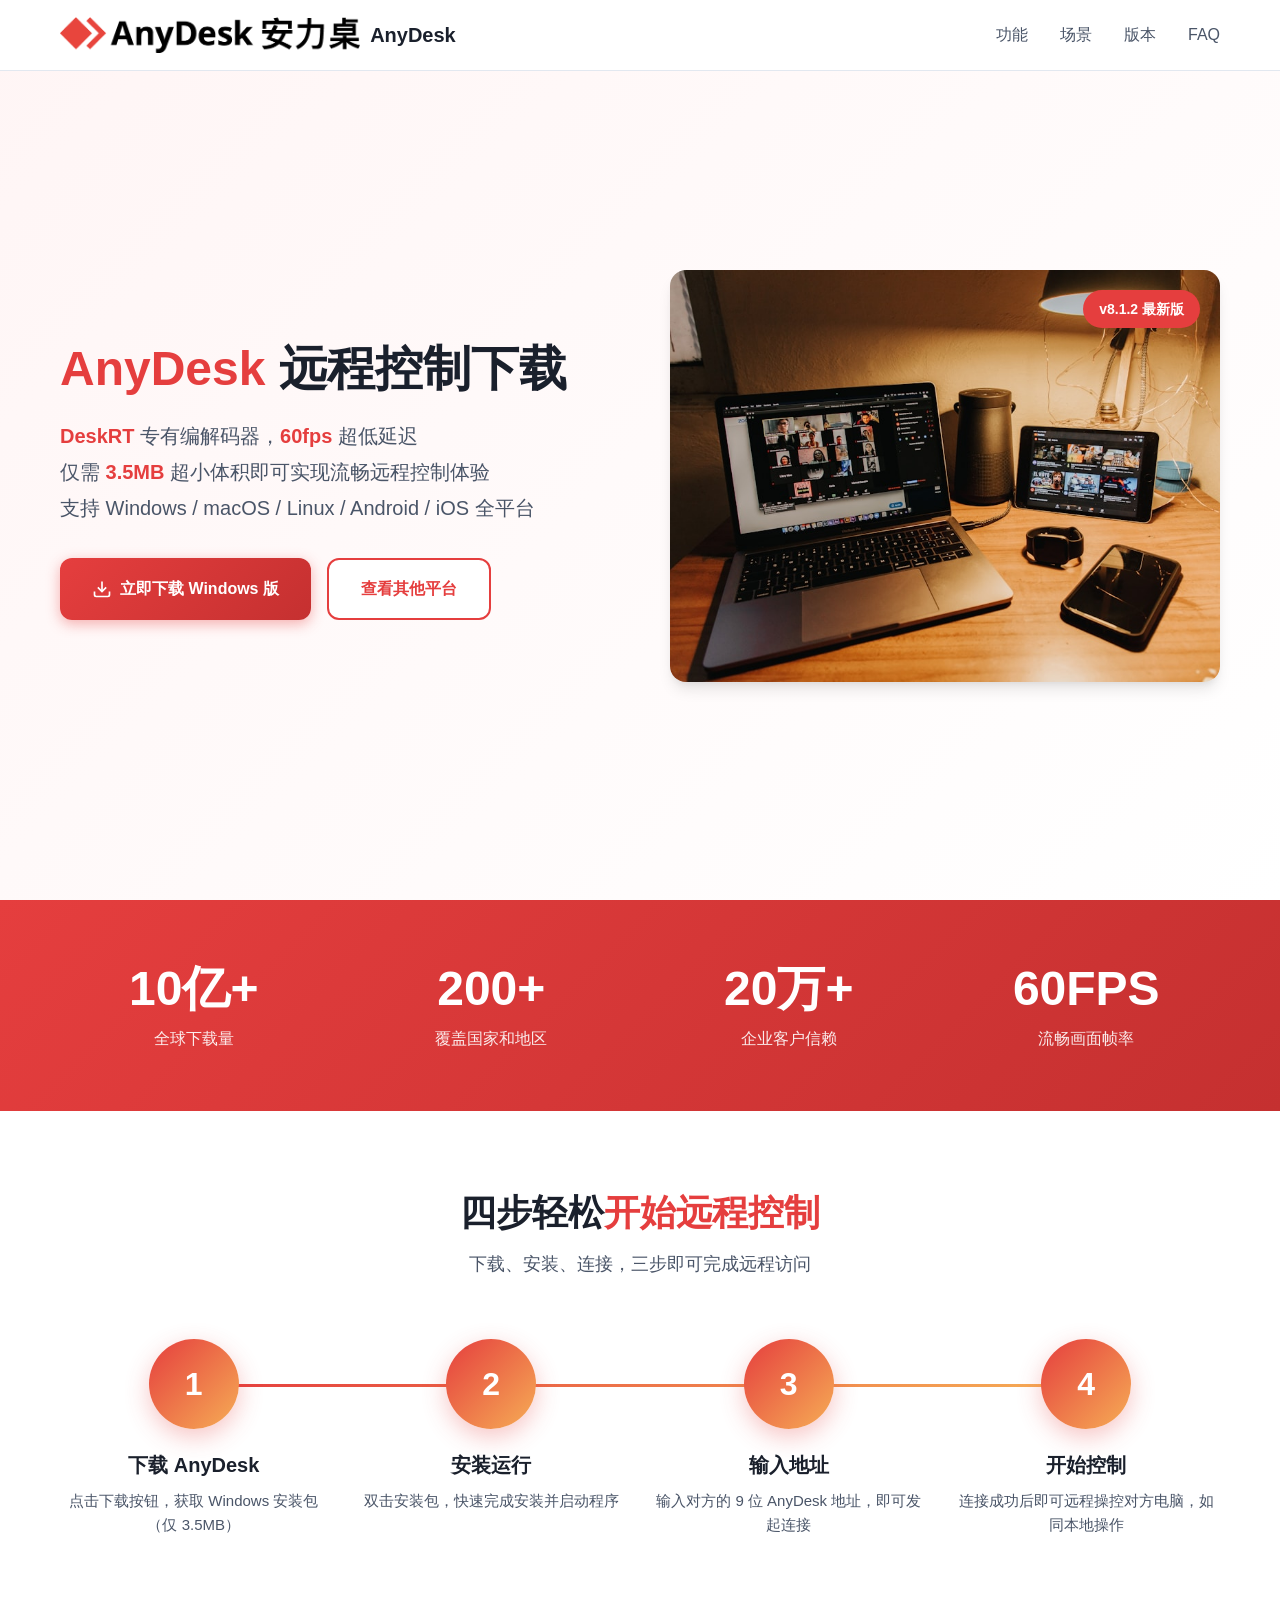
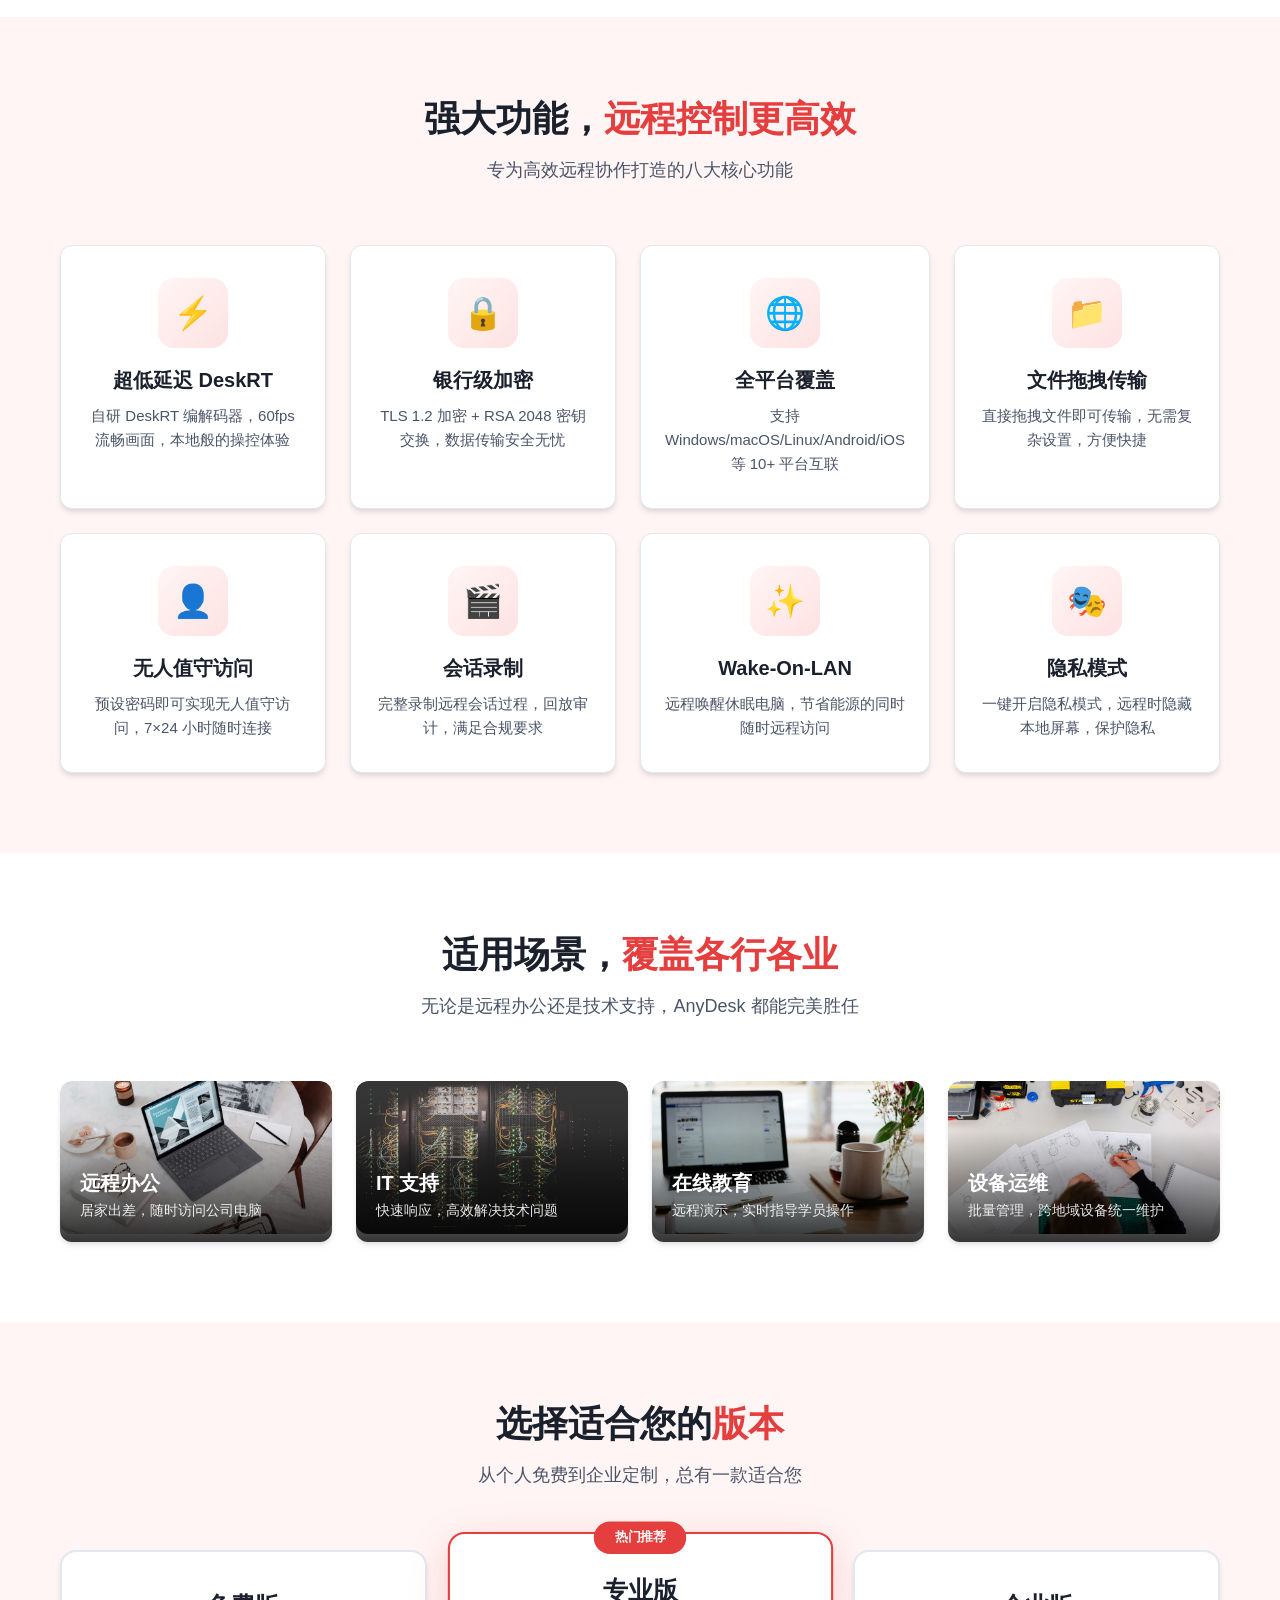
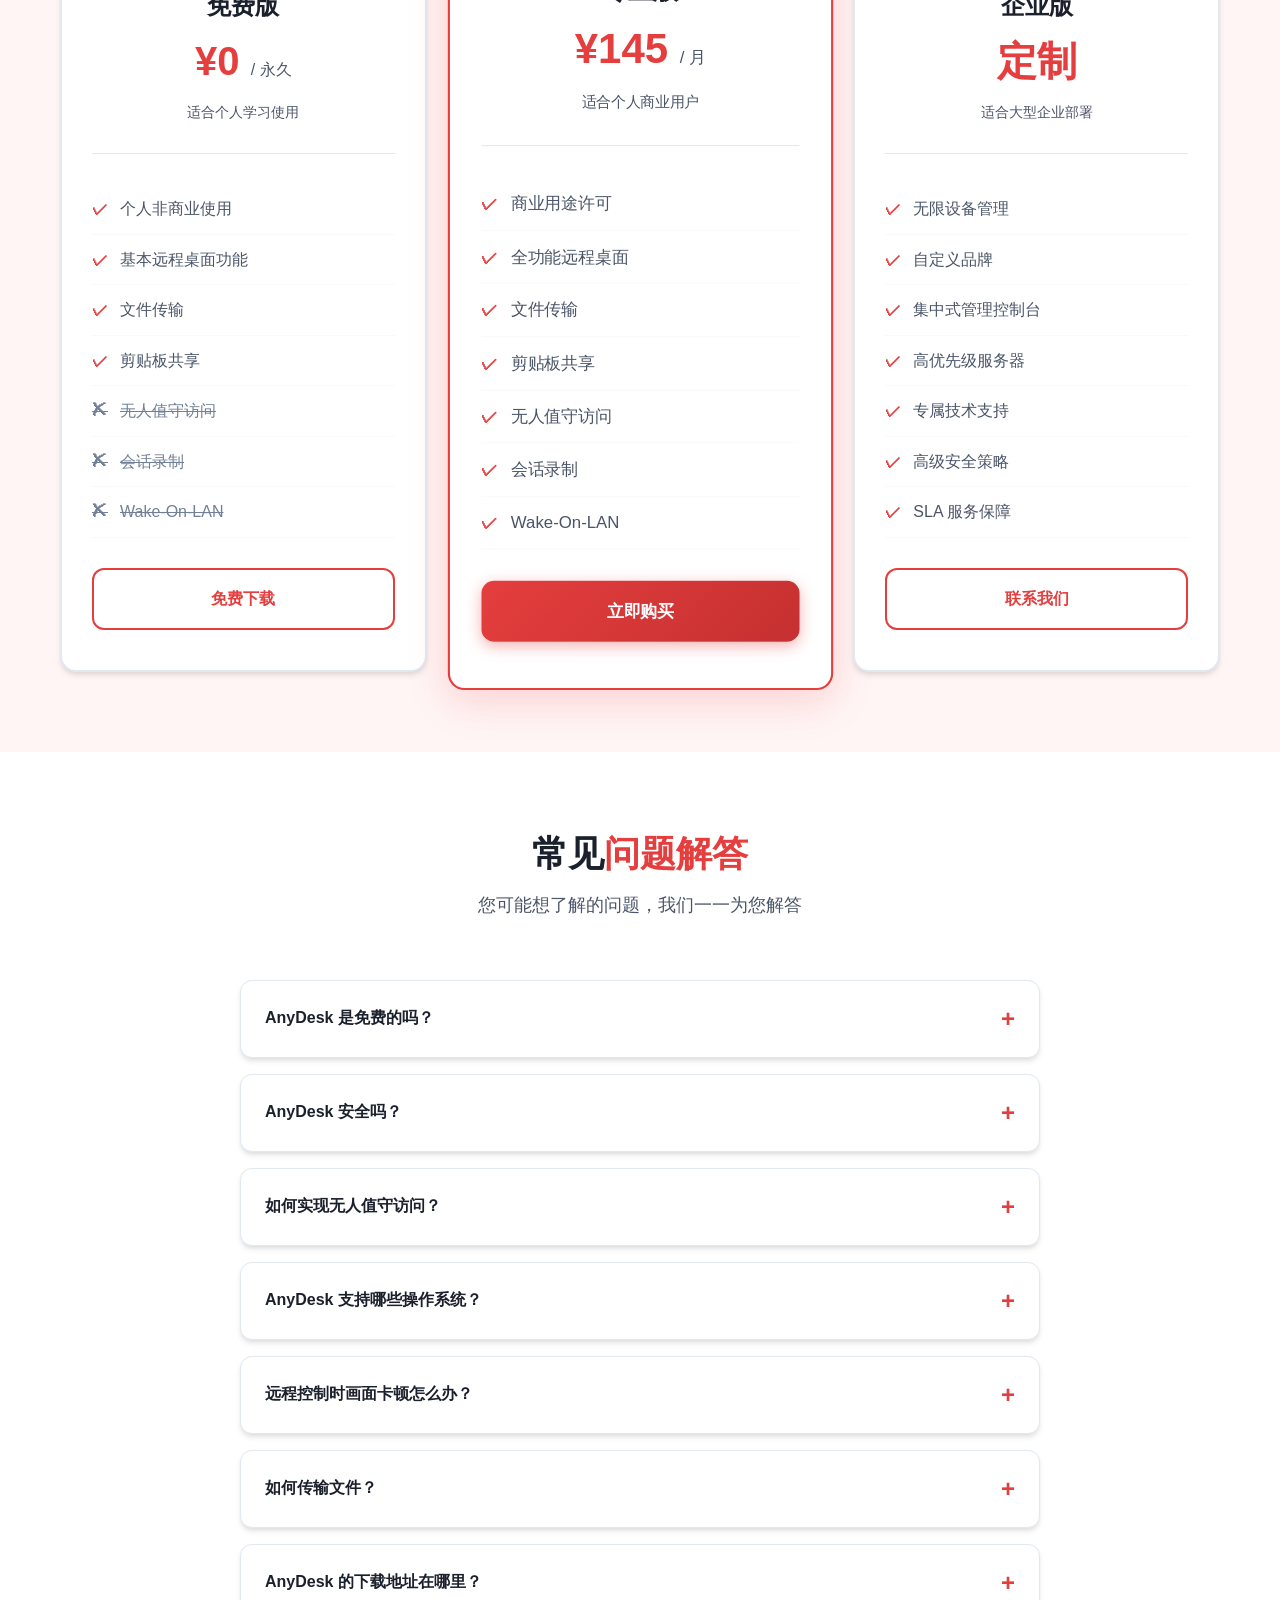
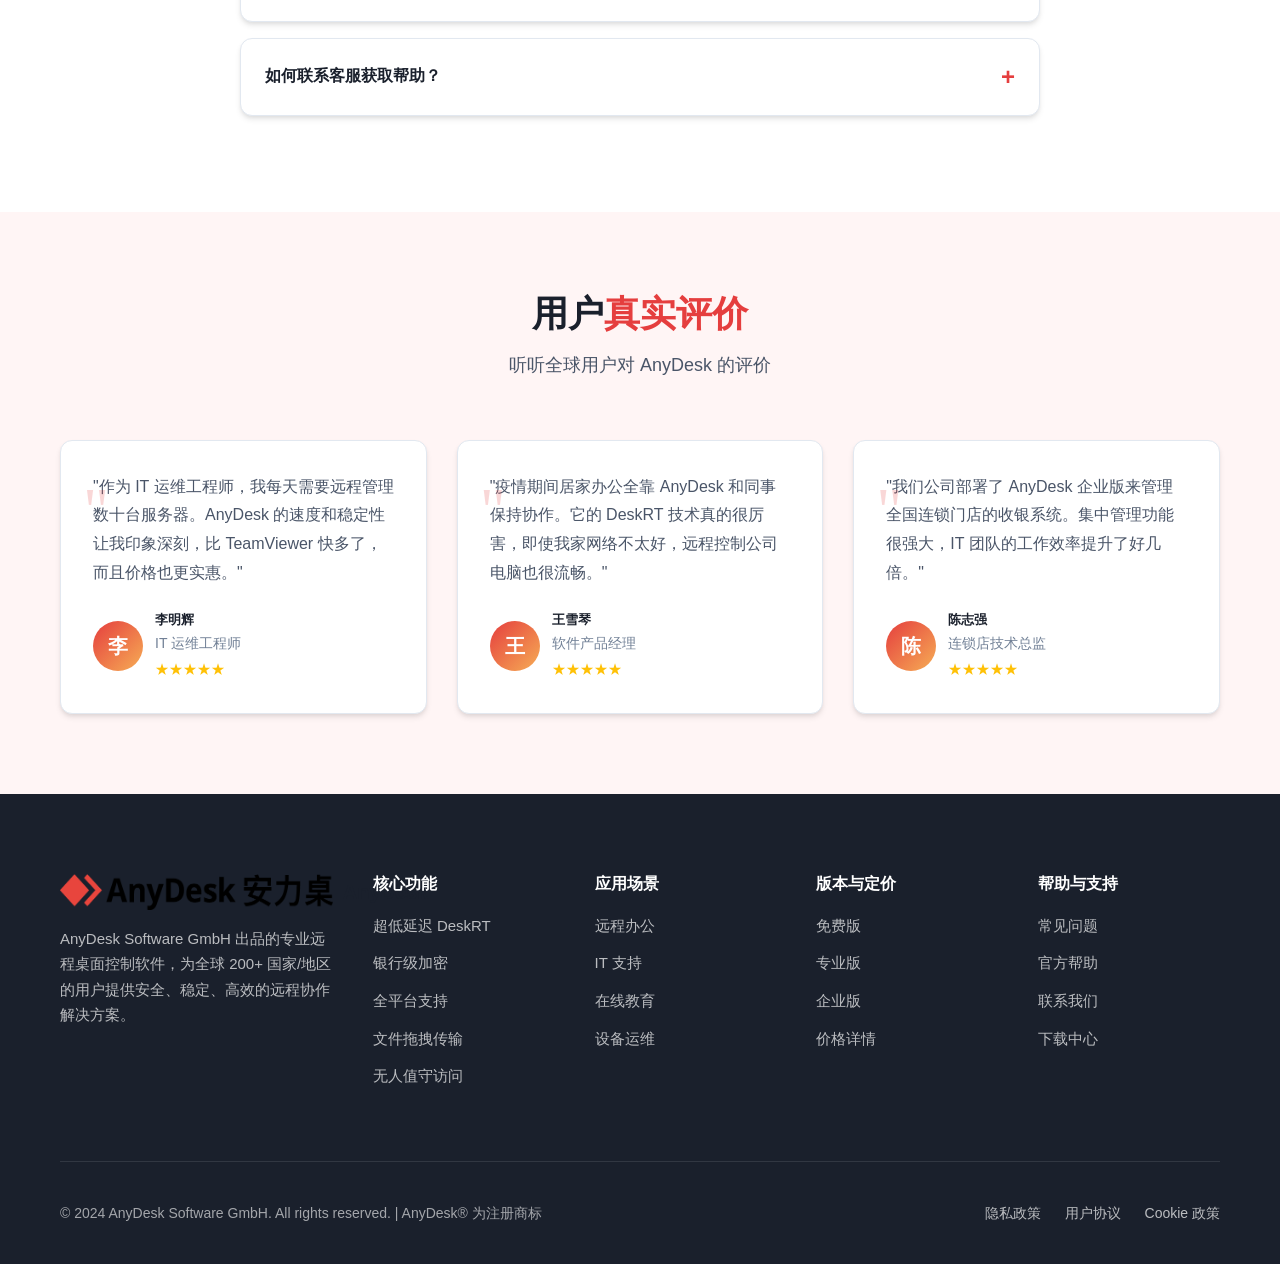
==== index.html @ 451b1d8f "Initial commit: AnyDesk远程控制下载站（站1红橙科技风）" ====
<!DOCTYPE html>
<html lang="zh-CN">
<head>
    <meta charset="UTF-8">
    <meta name="viewport" content="width=device-width, initial-scale=1.0">
    <title>AnyDesk下载_AnyDesk远程控制软件_免费远程桌面电脑版</title>
    <meta name="description" content="AnyDesk远程控制软件官方下载，DeskRT专有引擎3.5MB超小体积，60fps超低延迟，TLS加密安全可靠，支持Windows/Mac/Linux全平台，10亿用户信赖之选。">
    <meta name="keywords" content="AnyDesk下载,AnyDesk远程控制,远程桌面软件,免费远程控制,AnyDesk电脑版">
    <meta property="og:title" content="AnyDesk下载_AnyDesk远程控制软件_免费远程桌面电脑版">
    <meta property="og:description" content="AnyDesk远程控制软件官方下载，DeskRT专有引擎3.5MB超小体积，60fps超低延迟，TLS加密安全可靠。">
    <meta property="og:image" content="logo.png">
    <meta property="og:type" content="website">
    <link rel="icon" type="image/png" href="favicon.png">
    <link rel="icon" type="image/svg+xml" href="logo.svg">
    <link rel="stylesheet" href="css/style.css">
</head>
<body>
    <!-- Header Navigation -->
    <header class="header">
        <div class="container">
            <a href="index.html" class="logo">
                <img src="logo.png" alt="AnyDesk">
                <span>AnyDesk</span>
            </a>
            <nav class="nav">
                <a href="#features">功能</a>
                <a href="#scenes">场景</a>
                <a href="#pricing">版本</a>
                <a href="#faq">FAQ</a>
            </nav>
            <button class="mobile-menu-btn">
                <span></span>
                <span></span>
                <span></span>
            </button>
        </div>
    </header>

    <!-- Hero Section -->
    <section class="hero">
        <div class="container">
            <div class="hero-content">
                <h1><span>AnyDesk</span> 远程控制下载</h1>
                <p class="subtitle">
                    <strong>DeskRT</strong> 专有编解码器，<strong>60fps</strong> 超低延迟<br>
                    仅需 <strong>3.5MB</strong> 超小体积即可实现流畅远程控制体验<br>
                    支持 Windows / macOS / Linux / Android / iOS 全平台
                </p>
                <div class="btn-group">
                    <a href="https://anydesk.com/download" class="btn btn-primary" target="_blank">
                        <svg width="20" height="20" viewBox="0 0 24 24" fill="none" stroke="currentColor" stroke-width="2">
                            <path d="M21 15v4a2 2 0 0 1-2 2H5a2 2 0 0 1-2-2v-4"></path>
                            <polyline points="7 10 12 15 17 10"></polyline>
                            <line x1="12" y1="15" x2="12" y2="3"></line>
                        </svg>
                        立即下载 Windows 版
                    </a>
                    <a href="https://anydesk.com/download" class="btn btn-secondary" target="_blank">查看其他平台</a>
                </div>
            </div>
            <div class="hero-image">
                <img src="images/hero-remote.jpg" alt="AnyDesk 远程控制界面" onerror="this.style.display='none'">
                <span class="hero-badge">v8.1.2 最新版</span>
            </div>
        </div>
    </section>

    <!-- Stats Section -->
    <section class="stats">
        <div class="container">
            <div class="stats-grid">
                <div class="stat-item">
                    <h3>10亿+</h3>
                    <p>全球下载量</p>
                </div>
                <div class="stat-item">
                    <h3>200+</h3>
                    <p>覆盖国家和地区</p>
                </div>
                <div class="stat-item">
                    <h3>20万+</h3>
                    <p>企业客户信赖</p>
                </div>
                <div class="stat-item">
                    <h3>60FPS</h3>
                    <p>流畅画面帧率</p>
                </div>
            </div>
        </div>
    </section>

    <!-- Installation Steps -->
    <section class="section" id="install">
        <div class="container">
            <div class="section-header">
                <h2>四步轻松<span>开始远程控制</span></h2>
                <p>下载、安装、连接，三步即可完成远程访问</p>
            </div>
            <div class="steps-grid">
                <div class="step-item">
                    <div class="step-number">1</div>
                    <h4>下载 AnyDesk</h4>
                    <p>点击下载按钮，获取 Windows 安装包（仅 3.5MB）</p>
                </div>
                <div class="step-item">
                    <div class="step-number">2</div>
                    <h4>安装运行</h4>
                    <p>双击安装包，快速完成安装并启动程序</p>
                </div>
                <div class="step-item">
                    <div class="step-number">3</div>
                    <h4>输入地址</h4>
                    <p>输入对方的 9 位 AnyDesk 地址，即可发起连接</p>
                </div>
                <div class="step-item">
                    <div class="step-number">4</div>
                    <h4>开始控制</h4>
                    <p>连接成功后即可远程操控对方电脑，如同本地操作</p>
                </div>
            </div>
        </div>
    </section>

    <!-- Features Section -->
    <section class="section bg-light" id="features">
        <div class="container">
            <div class="section-header">
                <h2>强大功能，<span>远程控制更高效</span></h2>
                <p>专为高效远程协作打造的八大核心功能</p>
            </div>
            <div class="features-grid">
                <div class="feature-card">
                    <div class="feature-icon">⚡</div>
                    <h4>超低延迟 DeskRT</h4>
                    <p>自研 DeskRT 编解码器，60fps 流畅画面，本地般的操控体验</p>
                </div>
                <div class="feature-card">
                    <div class="feature-icon">🔒</div>
                    <h4>银行级加密</h4>
                    <p>TLS 1.2 加密 + RSA 2048 密钥交换，数据传输安全无忧</p>
                </div>
                <div class="feature-card">
                    <div class="feature-icon">🌐</div>
                    <h4>全平台覆盖</h4>
                    <p>支持 Windows/macOS/Linux/Android/iOS 等 10+ 平台互联</p>
                </div>
                <div class="feature-card">
                    <div class="feature-icon">📁</div>
                    <h4>文件拖拽传输</h4>
                    <p>直接拖拽文件即可传输，无需复杂设置，方便快捷</p>
                </div>
                <div class="feature-card">
                    <div class="feature-icon">👤</div>
                    <h4>无人值守访问</h4>
                    <p>预设密码即可实现无人值守访问，7×24 小时随时连接</p>
                </div>
                <div class="feature-card">
                    <div class="feature-icon">🎬</div>
                    <h4>会话录制</h4>
                    <p>完整录制远程会话过程，回放审计，满足合规要求</p>
                </div>
                <div class="feature-card">
                    <div class="feature-icon">✨</div>
                    <h4>Wake-On-LAN</h4>
                    <p>远程唤醒休眠电脑，节省能源的同时随时远程访问</p>
                </div>
                <div class="feature-card">
                    <div class="feature-icon">🎭</div>
                    <h4>隐私模式</h4>
                    <p>一键开启隐私模式，远程时隐藏本地屏幕，保护隐私</p>
                </div>
            </div>
        </div>
    </section>

    <!-- Scenes Section -->
    <section class="section" id="scenes">
        <div class="container">
            <div class="section-header">
                <h2>适用场景，<span>覆盖各行各业</span></h2>
                <p>无论是远程办公还是技术支持，AnyDesk 都能完美胜任</p>
            </div>
            <div class="scenes-grid">
                <div class="scene-card">
                    <img src="images/scene-work.jpg" alt="远程办公" onerror="this.src='https://images.unsplash.com/photo-1587614382346-4ec70e388b28?w=400&h=225&fit=crop'">
                    <div class="scene-overlay">
                        <h4>远程办公</h4>
                        <p>居家出差，随时访问公司电脑</p>
                    </div>
                </div>
                <div class="scene-card">
                    <img src="images/scene-server.jpg" alt="IT支持" onerror="this.src='https://images.unsplash.com/photo-1558494949-ef010cbdcc31?w=400&h=225&fit=crop'">
                    <div class="scene-overlay">
                        <h4>IT 支持</h4>
                        <p>快速响应，高效解决技术问题</p>
                    </div>
                </div>
                <div class="scene-card">
                    <img src="images/scene-teaching.jpg" alt="在线教育" onerror="this.src='https://images.unsplash.com/photo-1501504905252-473c47e087f8?w=400&h=225&fit=crop'">
                    <div class="scene-overlay">
                        <h4>在线教育</h4>
                        <p>远程演示，实时指导学员操作</p>
                    </div>
                </div>
                <div class="scene-card">
                    <img src="images/scene-maintenance.jpg" alt="设备运维" onerror="this.src='https://images.unsplash.com/photo-1581092160562-40aa08e78837?w=400&h=225&fit=crop'">
                    <div class="scene-overlay">
                        <h4>设备运维</h4>
                        <p>批量管理，跨地域设备统一维护</p>
                    </div>
                </div>
            </div>
        </div>
    </section>

    <!-- Pricing Section -->
    <section class="section bg-light" id="pricing">
        <div class="container">
            <div class="section-header">
                <h2>选择适合您的<span>版本</span></h2>
                <p>从个人免费到企业定制，总有一款适合您</p>
            </div>
            <div class="pricing-grid">
                <div class="pricing-card">
                    <div class="pricing-header">
                        <h3>免费版</h3>
                        <div class="price">¥0 <span>/ 永久</span></div>
                        <p class="desc">适合个人学习使用</p>
                    </div>
                    <ul class="pricing-features">
                        <li>个人非商业使用</li>
                        <li>基本远程桌面功能</li>
                        <li>文件传输</li>
                        <li>剪贴板共享</li>
                        <li class="disabled">无人值守访问</li>
                        <li class="disabled">会话录制</li>
                        <li class="disabled">Wake-On-LAN</li>
                    </ul>
                    <a href="https://anydesk.com/download" class="btn btn-secondary" target="_blank">免费下载</a>
                </div>
                <div class="pricing-card featured">
                    <span class="pricing-badge">热门推荐</span>
                    <div class="pricing-header">
                        <h3>专业版</h3>
                        <div class="price">¥145 <span>/ 月</span></div>
                        <p class="desc">适合个人商业用户</p>
                    </div>
                    <ul class="pricing-features">
                        <li>商业用途许可</li>
                        <li>全功能远程桌面</li>
                        <li>文件传输</li>
                        <li>剪贴板共享</li>
                        <li>无人值守访问</li>
                        <li>会话录制</li>
                        <li>Wake-On-LAN</li>
                    </ul>
                    <a href="https://anydesk.com/pricing" class="btn btn-primary" target="_blank">立即购买</a>
                </div>
                <div class="pricing-card">
                    <div class="pricing-header">
                        <h3>企业版</h3>
                        <div class="price">定制</div>
                        <p class="desc">适合大型企业部署</p>
                    </div>
                    <ul class="pricing-features">
                        <li>无限设备管理</li>
                        <li>自定义品牌</li>
                        <li>集中式管理控制台</li>
                        <li>高优先级服务器</li>
                        <li>专属技术支持</li>
                        <li>高级安全策略</li>
                        <li>SLA 服务保障</li>
                    </ul>
                    <a href="https://anydesk.com/contact" class="btn btn-secondary" target="_blank">联系我们</a>
                </div>
            </div>
        </div>
    </section>

    <!-- FAQ Section -->
    <section class="section" id="faq">
        <div class="container">
            <div class="section-header">
                <h2>常见<span>问题解答</span></h2>
                <p>您可能想了解的问题，我们一一为您解答</p>
            </div>
            <div class="faq-list">
                <div class="faq-item">
                    <button class="faq-question">AnyDesk 是免费的吗？</button>
                    <div class="faq-answer">
                        <p>AnyDesk 提供免费版本供个人非商业使用。如果您需要商业用途，可以选择专业版、标准版、高级版或企业版。免费版包含基本的远程桌面功能，适合个人学习和小规模使用。</p>
                    </div>
                </div>
                <div class="faq-item">
                    <button class="faq-question">AnyDesk 安全吗？</button>
                    <div class="faq-answer">
                        <p>AnyDesk 采用银行级别的安全标准，包括 TLS 1.2 加密协议和 RSA 2048 密钥交换技术。软件已通过 ISO 27001 认证，符合 GDPR 数据保护法规要求，确保您的远程会话安全可靠。</p>
                    </div>
                </div>
                <div class="faq-item">
                    <button class="faq-question">如何实现无人值守访问？</button>
                    <div class="faq-answer">
                        <p>在远程电脑上设置无人值守访问密码（仅专业版及以上支持）。设置完成后，您只需输入该电脑的 AnyDesk 地址和预设密码，即可随时远程连接，无需对方在线确认。</p>
                    </div>
                </div>
                <div class="faq-item">
                    <button class="faq-question">AnyDesk 支持哪些操作系统？</button>
                    <div class="faq-answer">
                        <p>AnyDesk 支持 Windows、macOS、Linux、Android、iOS、Chrome OS、Raspberry Pi 和 Apple TV 等平台。您可以在任何主流设备间建立远程连接，实现真正的跨平台协作。</p>
                    </div>
                </div>
                <div class="faq-item">
                    <button class="faq-question">远程控制时画面卡顿怎么办？</button>
                    <div class="faq-answer">
                        <p>AnyDesk 采用自研的 DeskRT 编解码器，在低带宽下也能保持流畅。如果您遇到卡顿，可以尝试：1) 关闭其他占用带宽的应用；2) 在连接设置中降低画质；3) 确保网络稳定。</p>
                    </div>
                </div>
                <div class="faq-item">
                    <button class="faq-question">如何传输文件？</button>
                    <div class="faq-answer">
                        <p>AnyDesk 支持多种文件传输方式：1) 直接拖拽文件到远程桌面窗口；2) 使用文件管理器功能浏览和传输；3) 共享剪贴板内容。传输速度快且安全可靠。</p>
                    </div>
                </div>
                <div class="faq-item">
                    <button class="faq-question">AnyDesk 的下载地址在哪里？</button>
                    <div class="faq-answer">
                        <p>您可以通过点击页面上的下载按钮，跳转到 anydesk.com 官方下载页面获取最新版本。我们始终建议从官网下载，以确保软件的安全性和最新功能。</p>
                    </div>
                </div>
                <div class="faq-item">
                    <button class="faq-question">如何联系客服获取帮助？</button>
                    <div class="faq-answer">
                        <p>您可以访问 AnyDesk 官网联系页面获取技术支持。企业版用户享有专属技术支持通道。如有购买相关问题，也可以通过官网了解各版本的详细定价和功能对比。</p>
                    </div>
                </div>
            </div>
        </div>
    </section>

    <!-- Testimonials Section -->
    <section class="section bg-light">
        <div class="container">
            <div class="section-header">
                <h2>用户<span>真实评价</span></h2>
                <p>听听全球用户对 AnyDesk 的评价</p>
            </div>
            <div class="testimonials-grid">
                <div class="testimonial-card">
                    <p class="testimonial-content">"作为 IT 运维工程师，我每天需要远程管理数十台服务器。AnyDesk 的速度和稳定性让我印象深刻，比 TeamViewer 快多了，而且价格也更实惠。"</p>
                    <div class="testimonial-author">
                        <div class="testimonial-avatar">李</div>
                        <div class="testimonial-info">
                            <h5>李明辉</h5>
                            <p>IT 运维工程师</p>
                            <div class="testimonial-stars">★★★★★</div>
                        </div>
                    </div>
                </div>
                <div class="testimonial-card">
                    <p class="testimonial-content">"疫情期间居家办公全靠 AnyDesk 和同事保持协作。它的 DeskRT 技术真的很厉害，即使我家网络不太好，远程控制公司电脑也很流畅。"</p>
                    <div class="testimonial-author">
                        <div class="testimonial-avatar">王</div>
                        <div class="testimonial-info">
                            <h5>王雪琴</h5>
                            <p>软件产品经理</p>
                            <div class="testimonial-stars">★★★★★</div>
                        </div>
                    </div>
                </div>
                <div class="testimonial-card">
                    <p class="testimonial-content">"我们公司部署了 AnyDesk 企业版来管理全国连锁门店的收银系统。集中管理功能很强大，IT 团队的工作效率提升了好几倍。"</p>
                    <div class="testimonial-author">
                        <div class="testimonial-avatar">陈</div>
                        <div class="testimonial-info">
                            <h5>陈志强</h5>
                            <p>连锁店技术总监</p>
                            <div class="testimonial-stars">★★★★★</div>
                        </div>
                    </div>
                </div>
            </div>
        </div>
    </section>

    <!-- Footer -->
    <footer class="footer">
        <div class="container">
            <div class="footer-grid">
                <div class="footer-brand">
                    <a href="index.html" class="logo">
                        <img src="logo.png" alt="AnyDesk">
                        <span>AnyDesk</span>
                    </a>
                    <p>AnyDesk Software GmbH 出品的专业远程桌面控制软件，为全球 200+ 国家/地区的用户提供安全、稳定、高效的远程协作解决方案。</p>
                </div>
                <div class="footer-column">
                    <h5>核心功能</h5>
                    <ul>
                        <li><a href="#features">超低延迟 DeskRT</a></li>
                        <li><a href="#features">银行级加密</a></li>
                        <li><a href="#features">全平台支持</a></li>
                        <li><a href="#features">文件拖拽传输</a></li>
                        <li><a href="#features">无人值守访问</a></li>
                    </ul>
                </div>
                <div class="footer-column">
                    <h5>应用场景</h5>
                    <ul>
                        <li><a href="#scenes">远程办公</a></li>
                        <li><a href="#scenes">IT 支持</a></li>
                        <li><a href="#scenes">在线教育</a></li>
                        <li><a href="#scenes">设备运维</a></li>
                    </ul>
                </div>
                <div class="footer-column">
                    <h5>版本与定价</h5>
                    <ul>
                        <li><a href="#pricing">免费版</a></li>
                        <li><a href="#pricing">专业版</a></li>
                        <li><a href="#pricing">企业版</a></li>
                        <li><a href="https://anydesk.com/pricing" target="_blank">价格详情</a></li>
                    </ul>
                </div>
                <div class="footer-column">
                    <h5>帮助与支持</h5>
                    <ul>
                        <li><a href="#faq">常见问题</a></li>
                        <li><a href="https://anydesk.com/help" target="_blank">官方帮助</a></li>
                        <li><a href="https://anydesk.com/contact" target="_blank">联系我们</a></li>
                        <li><a href="https://anydesk.com/download" target="_blank">下载中心</a></li>
                    </ul>
                </div>
            </div>
            <div class="footer-bottom">
                <p>© 2024 AnyDesk Software GmbH. All rights reserved. | AnyDesk® 为注册商标</p>
                <div class="footer-links">
                    <a href="privacy-policy.html">隐私政策</a>
                    <a href="user-agreement.html">用户协议</a>
                    <a href="cookie-policy.html">Cookie 政策</a>
                </div>
            </div>
        </div>
    </footer>

    <!-- Back to Top Button -->
    <button class="back-to-top" id="backToTop">↑</button>

    <!-- JavaScript -->
    <script>
        // FAQ Accordion
        document.querySelectorAll('.faq-question').forEach(button => {
            button.addEventListener('click', () => {
                const faqItem = button.parentElement;
                const isActive = faqItem.classList.contains('active');
                
                // Close all other items
                document.querySelectorAll('.faq-item').forEach(item => {
                    item.classList.remove('active');
                });
                
                // Toggle current item
                if (!isActive) {
                    faqItem.classList.add('active');
                }
            });
        });

        // Back to Top Button
        const backToTop = document.getElementById('backToTop');
        
        window.addEventListener('scroll', () => {
            if (window.scrollY > 300) {
                backToTop.classList.add('visible');
            } else {
                backToTop.classList.remove('visible');
            }
        });

        backToTop.addEventListener('click', () => {
            window.scrollTo({ top: 0, behavior: 'smooth' });
        });

        // Smooth scroll for anchor links
        document.querySelectorAll('a[href^="#"]').forEach(anchor => {
            anchor.addEventListener('click', function (e) {
                e.preventDefault();
                const target = document.querySelector(this.getAttribute('href'));
                if (target) {
                    target.scrollIntoView({ behavior: 'smooth' });
                }
            });
        });

        // Mobile menu toggle (placeholder for mobile responsiveness)
        document.querySelector('.mobile-menu-btn').addEventListener('click', function() {
            document.querySelector('.nav').classList.toggle('active');
        });
    </script>
</body>
</html>
---- css/style.css ----
/* AnyDesk Download Site Styles - Red & Orange Tech Theme */

/* ===== CSS Reset & Base ===== */
*, *::before, *::after {
    margin: 0;
    padding: 0;
    box-sizing: border-box;
}

html {
    scroll-behavior: smooth;
}

body {
    font-family: -apple-system, BlinkMacSystemFont, 'Segoe UI', Roboto, 'Helvetica Neue', Arial, sans-serif;
    line-height: 1.6;
    color: #1A202C;
    background-color: #FFFFFF;
}

/* ===== CSS Variables ===== */
:root {
    --primary: #E53E3E;
    --primary-dark: #C53030;
    --accent: #F6AD55;
    --accent-orange: #FF6B35;
    --bg-white: #FFFFFF;
    --bg-light: #FFF5F5;
    --bg-gray: #F7FAFC;
    --text-dark: #1A202C;
    --text-gray: #4A5568;
    --text-light: #718096;
    --border: #E2E8F0;
    --shadow: 0 4px 6px -1px rgba(0, 0, 0, 0.1), 0 2px 4px -1px rgba(0, 0, 0, 0.06);
    --shadow-lg: 0 10px 15px -3px rgba(0, 0, 0, 0.1), 0 4px 6px -2px rgba(0, 0, 0, 0.05);
    --radius: 12px;
    --radius-lg: 16px;
}

/* ===== Typography ===== */
h1, h2, h3, h4, h5, h6 {
    font-weight: 700;
    line-height: 1.2;
}

h1 { font-size: 3rem; }
h2 { font-size: 2.25rem; }
h3 { font-size: 1.5rem; }
h4 { font-size: 1.25rem; }

a {
    color: var(--primary);
    text-decoration: none;
    transition: color 0.3s ease;
}

a:hover {
    color: var(--primary-dark);
}

/* ===== Container ===== */
.container {
    max-width: 1200px;
    margin: 0 auto;
    padding: 0 20px;
}

/* ===== Header ===== */
.header {
    position: fixed;
    top: 0;
    left: 0;
    right: 0;
    background: rgba(255, 255, 255, 0.95);
    backdrop-filter: blur(10px);
    border-bottom: 1px solid var(--border);
    z-index: 1000;
    padding: 0 20px;
}

.header .container {
    display: flex;
    justify-content: space-between;
    align-items: center;
    height: 70px;
    max-width: 1200px;
}

.logo {
    display: flex;
    align-items: center;
    gap: 10px;
}

.logo img {
    height: 36px;
    width: auto;
}

.logo span {
    font-size: 1.25rem;
    font-weight: 700;
    color: var(--text-dark);
}

.nav {
    display: flex;
    gap: 32px;
}

.nav a {
    color: var(--text-gray);
    font-weight: 500;
    padding: 8px 0;
    position: relative;
}

.nav a::after {
    content: '';
    position: absolute;
    bottom: 0;
    left: 0;
    width: 0;
    height: 2px;
    background: var(--primary);
    transition: width 0.3s ease;
}

.nav a:hover::after {
    width: 100%;
}

.nav a:hover {
    color: var(--primary);
}

.mobile-menu-btn {
    display: none;
    flex-direction: column;
    gap: 5px;
    background: none;
    border: none;
    cursor: pointer;
    padding: 5px;
}

.mobile-menu-btn span {
    width: 24px;
    height: 2px;
    background: var(--text-dark);
    transition: 0.3s;
}

/* ===== Hero Section ===== */
.hero {
    padding: 140px 0 80px;
    background: linear-gradient(135deg, var(--bg-light) 0%, var(--bg-white) 100%);
    min-height: 100vh;
    display: flex;
    align-items: center;
}

.hero .container {
    display: grid;
    grid-template-columns: 1fr 1fr;
    gap: 60px;
    align-items: center;
}

.hero-content h1 {
    color: var(--text-dark);
    margin-bottom: 20px;
}

.hero-content h1 span {
    color: var(--primary);
}

.hero-content .subtitle {
    font-size: 1.25rem;
    color: var(--text-gray);
    margin-bottom: 32px;
    line-height: 1.8;
}

.hero-content .subtitle strong {
    color: var(--primary);
}

.btn-group {
    display: flex;
    gap: 16px;
    flex-wrap: wrap;
}

.btn {
    display: inline-flex;
    align-items: center;
    justify-content: center;
    gap: 8px;
    padding: 16px 32px;
    font-size: 1rem;
    font-weight: 600;
    border-radius: var(--radius);
    cursor: pointer;
    transition: all 0.3s ease;
    border: none;
}

.btn-primary {
    background: linear-gradient(135deg, var(--primary) 0%, var(--primary-dark) 100%);
    color: white;
    box-shadow: 0 4px 14px rgba(229, 62, 62, 0.4);
}

.btn-primary:hover {
    transform: translateY(-2px);
    box-shadow: 0 6px 20px rgba(229, 62, 62, 0.5);
    color: white;
}

.btn-secondary {
    background: white;
    color: var(--primary);
    border: 2px solid var(--primary);
}

.btn-secondary:hover {
    background: var(--bg-light);
}

.hero-image {
    position: relative;
}

.hero-image img {
    width: 100%;
    border-radius: var(--radius-lg);
    box-shadow: var(--shadow-lg);
}

.hero-badge {
    position: absolute;
    top: 20px;
    right: 20px;
    background: var(--primary);
    color: white;
    padding: 8px 16px;
    border-radius: 20px;
    font-size: 0.875rem;
    font-weight: 600;
}

/* ===== Stats Section ===== */
.stats {
    background: linear-gradient(135deg, var(--primary) 0%, var(--primary-dark) 100%);
    padding: 60px 0;
    color: white;
}

.stats-grid {
    display: grid;
    grid-template-columns: repeat(4, 1fr);
    gap: 30px;
    text-align: center;
}

.stat-item h3 {
    font-size: 3rem;
    font-weight: 800;
    margin-bottom: 8px;
}

.stat-item p {
    font-size: 1rem;
    opacity: 0.9;
}

/* ===== Section Common ===== */
.section {
    padding: 80px 0;
}

.section-header {
    text-align: center;
    margin-bottom: 60px;
}

.section-header h2 {
    margin-bottom: 16px;
}

.section-header h2 span {
    color: var(--primary);
}

.section-header p {
    color: var(--text-gray);
    font-size: 1.125rem;
    max-width: 600px;
    margin: 0 auto;
}

.bg-light {
    background: var(--bg-light);
}

/* ===== Installation Steps ===== */
.steps-grid {
    display: grid;
    grid-template-columns: repeat(4, 1fr);
    gap: 30px;
    position: relative;
}

.steps-grid::before {
    content: '';
    position: absolute;
    top: 45px;
    left: 12.5%;
    right: 12.5%;
    height: 3px;
    background: linear-gradient(90deg, var(--primary), var(--accent));
    border-radius: 2px;
    z-index: 0;
}

.step-item {
    text-align: center;
    position: relative;
    z-index: 1;
}

.step-number {
    width: 90px;
    height: 90px;
    background: linear-gradient(135deg, var(--primary) 0%, var(--accent) 100%);
    color: white;
    border-radius: 50%;
    display: flex;
    align-items: center;
    justify-content: center;
    font-size: 2rem;
    font-weight: 800;
    margin: 0 auto 24px;
    box-shadow: 0 8px 25px rgba(229, 62, 62, 0.3);
}

.step-item h4 {
    margin-bottom: 12px;
    color: var(--text-dark);
}

.step-item p {
    color: var(--text-gray);
    font-size: 0.9375rem;
}

/* ===== Features Grid ===== */
.features-grid {
    display: grid;
    grid-template-columns: repeat(4, 1fr);
    gap: 24px;
}

.feature-card {
    background: white;
    border-radius: var(--radius);
    padding: 32px 24px;
    text-align: center;
    box-shadow: var(--shadow);
    transition: all 0.3s ease;
    border: 1px solid var(--border);
}

.feature-card:hover {
    transform: translateY(-8px);
    box-shadow: var(--shadow-lg);
    border-color: var(--primary);
}

.feature-icon {
    width: 70px;
    height: 70px;
    background: linear-gradient(135deg, var(--bg-light) 0%, #FEE2E2 100%);
    border-radius: 16px;
    display: flex;
    align-items: center;
    justify-content: center;
    margin: 0 auto 20px;
    font-size: 2rem;
}

.feature-card h4 {
    margin-bottom: 12px;
    color: var(--text-dark);
}

.feature-card p {
    color: var(--text-gray);
    font-size: 0.9375rem;
}

/* ===== Scenes Grid ===== */
.scenes-grid {
    display: grid;
    grid-template-columns: repeat(4, 1fr);
    gap: 24px;
}

.scene-card {
    position: relative;
    border-radius: var(--radius);
    overflow: hidden;
    box-shadow: var(--shadow);
    cursor: pointer;
    transition: all 0.3s ease;
}

.scene-card:hover {
    transform: translateY(-5px);
    box-shadow: var(--shadow-lg);
}

.scene-card img {
    aspect-ratio: 16/9;
    width: 100%;
    height: auto;
    object-fit: cover;
    border-radius: var(--radius);
}

.scene-card .scene-overlay {
    position: absolute;
    bottom: 0;
    left: 0;
    right: 0;
    background: linear-gradient(to top, rgba(0,0,0,0.8) 0%, transparent 100%);
    padding: 40px 20px 20px;
    color: white;
}

.scene-overlay h4 {
    margin-bottom: 4px;
}

.scene-overlay p {
    font-size: 0.875rem;
    opacity: 0.9;
}

/* ===== Pricing Table ===== */
.pricing-grid {
    display: grid;
    grid-template-columns: repeat(3, 1fr);
    gap: 30px;
}

.pricing-card {
    background: white;
    border-radius: var(--radius-lg);
    padding: 40px 30px;
    box-shadow: var(--shadow);
    border: 2px solid var(--border);
    position: relative;
    transition: all 0.3s ease;
}

.pricing-card.featured {
    border-color: var(--primary);
    transform: scale(1.05);
}

.pricing-card:hover {
    box-shadow: var(--shadow-lg);
}

.pricing-card.featured {
    box-shadow: 0 10px 40px rgba(229, 62, 62, 0.2);
}

.pricing-badge {
    position: absolute;
    top: -12px;
    left: 50%;
    transform: translateX(-50%);
    background: var(--primary);
    color: white;
    padding: 6px 20px;
    border-radius: 20px;
    font-size: 0.75rem;
    font-weight: 600;
}

.pricing-header {
    text-align: center;
    margin-bottom: 30px;
    padding-bottom: 30px;
    border-bottom: 1px solid var(--border);
}

.pricing-header h3 {
    margin-bottom: 8px;
}

.pricing-header .price {
    font-size: 2.5rem;
    font-weight: 800;
    color: var(--primary);
}

.pricing-header .price span {
    font-size: 1rem;
    font-weight: 400;
    color: var(--text-gray);
}

.pricing-header .desc {
    color: var(--text-gray);
    font-size: 0.875rem;
    margin-top: 8px;
}

.pricing-features {
    list-style: none;
    margin-bottom: 30px;
}

.pricing-features li {
    padding: 12px 0;
    border-bottom: 1px solid var(--bg-gray);
    display: flex;
    align-items: center;
    gap: 12px;
    color: var(--text-gray);
}

.pricing-features li::before {
    content: '✓';
    color: var(--primary);
    font-weight: 700;
}

.pricing-features li.disabled {
    color: var(--text-light);
    text-decoration: line-through;
}

.pricing-features li.disabled::before {
    content: '✗';
    color: var(--text-light);
}

.pricing-card .btn {
    width: 100%;
}

/* ===== FAQ Section ===== */
.faq-list {
    max-width: 800px;
    margin: 0 auto;
}

.faq-item {
    background: white;
    border-radius: var(--radius);
    margin-bottom: 16px;
    box-shadow: var(--shadow);
    overflow: hidden;
    border: 1px solid var(--border);
}

.faq-question {
    width: 100%;
    padding: 24px;
    background: none;
    border: none;
    text-align: left;
    font-size: 1rem;
    font-weight: 600;
    color: var(--text-dark);
    cursor: pointer;
    display: flex;
    justify-content: space-between;
    align-items: center;
    gap: 16px;
    transition: background 0.3s;
}

.faq-question:hover {
    background: var(--bg-light);
}

.faq-question::after {
    content: '+';
    font-size: 1.5rem;
    color: var(--primary);
    transition: transform 0.3s;
}

.faq-item.active .faq-question::after {
    transform: rotate(45deg);
}

.faq-answer {
    max-height: 0;
    overflow: hidden;
    transition: max-height 0.3s ease, padding 0.3s ease;
}

.faq-item.active .faq-answer {
    max-height: 500px;
}

.faq-answer p {
    padding: 0 24px 24px;
    color: var(--text-gray);
    line-height: 1.8;
}

/* ===== Testimonials ===== */
.testimonials-grid {
    display: grid;
    grid-template-columns: repeat(3, 1fr);
    gap: 30px;
}

.testimonial-card {
    background: white;
    border-radius: var(--radius);
    padding: 32px;
    box-shadow: var(--shadow);
    border: 1px solid var(--border);
}

.testimonial-content {
    color: var(--text-gray);
    font-size: 1rem;
    line-height: 1.8;
    margin-bottom: 24px;
    position: relative;
}

.testimonial-content::before {
    content: '"';
    font-size: 4rem;
    color: var(--primary);
    opacity: 0.2;
    position: absolute;
    top: -20px;
    left: -10px;
    font-family: Georgia, serif;
}

.testimonial-author {
    display: flex;
    align-items: center;
    gap: 12px;
}

.testimonial-avatar {
    width: 50px;
    height: 50px;
    border-radius: 50%;
    background: linear-gradient(135deg, var(--primary), var(--accent));
    display: flex;
    align-items: center;
    justify-content: center;
    color: white;
    font-weight: 700;
    font-size: 1.25rem;
}

.testimonial-info h5 {
    color: var(--text-dark);
    margin-bottom: 4px;
}

.testimonial-info p {
    color: var(--text-light);
    font-size: 0.875rem;
}

.testimonial-stars {
    color: #FFC107;
    font-size: 0.875rem;
    margin-top: 4px;
}

/* ===== Footer ===== */
.footer {
    background: var(--text-dark);
    color: white;
    padding: 80px 0 40px;
}

.footer-grid {
    display: grid;
    grid-template-columns: 1.5fr repeat(4, 1fr);
    gap: 40px;
    margin-bottom: 60px;
}

.footer-brand p {
    color: rgba(255,255,255,0.7);
    margin-top: 16px;
    font-size: 0.9375rem;
    line-height: 1.7;
}

.footer-column h5 {
    font-size: 1rem;
    margin-bottom: 20px;
    color: white;
}

.footer-column ul {
    list-style: none;
}

.footer-column ul li {
    margin-bottom: 12px;
}

.footer-column ul li a {
    color: rgba(255,255,255,0.7);
    font-size: 0.9375rem;
    transition: color 0.3s;
}

.footer-column ul li a:hover {
    color: var(--primary);
}

.footer-bottom {
    border-top: 1px solid rgba(255,255,255,0.1);
    padding-top: 40px;
    display: flex;
    justify-content: space-between;
    align-items: center;
    flex-wrap: wrap;
    gap: 20px;
}

.footer-bottom p {
    color: rgba(255,255,255,0.6);
    font-size: 0.875rem;
}

.footer-links {
    display: flex;
    gap: 24px;
}

.footer-links a {
    color: rgba(255,255,255,0.7);
    font-size: 0.875rem;
}

.footer-links a:hover {
    color: var(--primary);
}

/* ===== Legal Pages ===== */
.legal-page {
    padding-top: 100px;
}

.legal-header {
    background: linear-gradient(135deg, var(--primary) 0%, var(--primary-dark) 100%);
    color: white;
    padding: 60px 0;
    text-align: center;
}

.legal-header h1 {
    margin-bottom: 12px;
}

.legal-header p {
    opacity: 0.9;
}

.legal-content {
    max-width: 800px;
    margin: 0 auto;
    padding: 60px 20px;
}

.legal-content h2 {
    font-size: 1.5rem;
    margin: 40px 0 20px;
    color: var(--text-dark);
}

.legal-content h3 {
    font-size: 1.25rem;
    margin: 30px 0 16px;
    color: var(--text-dark);
}

.legal-content p {
    margin-bottom: 16px;
    color: var(--text-gray);
    line-height: 1.8;
}

.legal-content ul {
    margin: 16px 0;
    padding-left: 24px;
    color: var(--text-gray);
}

.legal-content li {
    margin-bottom: 12px;
    line-height: 1.7;
}

/* ===== Back to Top ===== */
.back-to-top {
    position: fixed;
    bottom: 30px;
    right: 30px;
    width: 50px;
    height: 50px;
    background: var(--primary);
    color: white;
    border: none;
    border-radius: 50%;
    cursor: pointer;
    display: flex;
    align-items: center;
    justify-content: center;
    font-size: 1.5rem;
    box-shadow: var(--shadow-lg);
    opacity: 0;
    visibility: hidden;
    transition: all 0.3s;
}

.back-to-top.visible {
    opacity: 1;
    visibility: visible;
}

.back-to-top:hover {
    background: var(--primary-dark);
    transform: translateY(-3px);
}

/* ===== Responsive ===== */
@media (max-width: 1024px) {
    .hero .container {
        grid-template-columns: 1fr;
        text-align: center;
    }
    
    .hero-content {
        order: 1;
    }
    
    .hero-image {
        order: 0;
    }
    
    .btn-group {
        justify-content: center;
    }
    
    .stats-grid {
        grid-template-columns: repeat(2, 1fr);
    }
    
    .steps-grid {
        grid-template-columns: repeat(2, 1fr);
        gap: 40px;
    }
    
    .steps-grid::before {
        display: none;
    }
    
    .features-grid {
        grid-template-columns: repeat(2, 1fr);
    }
    
    .scenes-grid {
        grid-template-columns: repeat(2, 1fr);
    }
    
    .pricing-grid {
        grid-template-columns: 1fr;
        max-width: 400px;
        margin: 0 auto;
    }
    
    .pricing-card.featured {
        transform: scale(1);
    }
    
    .testimonials-grid {
        grid-template-columns: 1fr;
        max-width: 500px;
        margin: 0 auto;
    }
    
    .footer-grid {
        grid-template-columns: repeat(2, 1fr);
    }
}

@media (max-width: 768px) {
    h1 { font-size: 2.25rem; }
    h2 { font-size: 1.75rem; }
    
    .nav {
        display: none;
    }
    
    .mobile-menu-btn {
        display: flex;
    }
    
    .stats-grid {
        grid-template-columns: 1fr 1fr;
        gap: 30px;
    }
    
    .stat-item h3 {
        font-size: 2.25rem;
    }
    
    .steps-grid {
        grid-template-columns: 1fr;
        gap: 30px;
    }
    
    .features-grid,
    .scenes-grid {
        grid-template-columns: 1fr;
    }
    
    .footer-grid {
        grid-template-columns: 1fr;
        text-align: center;
    }
    
    .footer-bottom {
        flex-direction: column;
        text-align: center;
    }
}

/* ===== Animations ===== */
@keyframes fadeInUp {
    from {
        opacity: 0;
        transform: translateY(30px);
    }
    to {
        opacity: 1;
        transform: translateY(0);
    }
}

.fade-in-up {
    animation: fadeInUp 0.6s ease forwards;
}

/* ===== Image Styles ===== */
img {
    max-width: 100%;
    height: auto;
}

img[alt] {
    font-size: 0.875rem;
    color: var(--text-light);
}

/* ===== Utility Classes ===== */
.text-center { text-align: center; }
.text-primary { color: var(--primary); }
.bg-primary { background: var(--primary); }
.mt-4 { margin-top: 1rem; }
.mb-4 { margin-bottom: 1rem; }
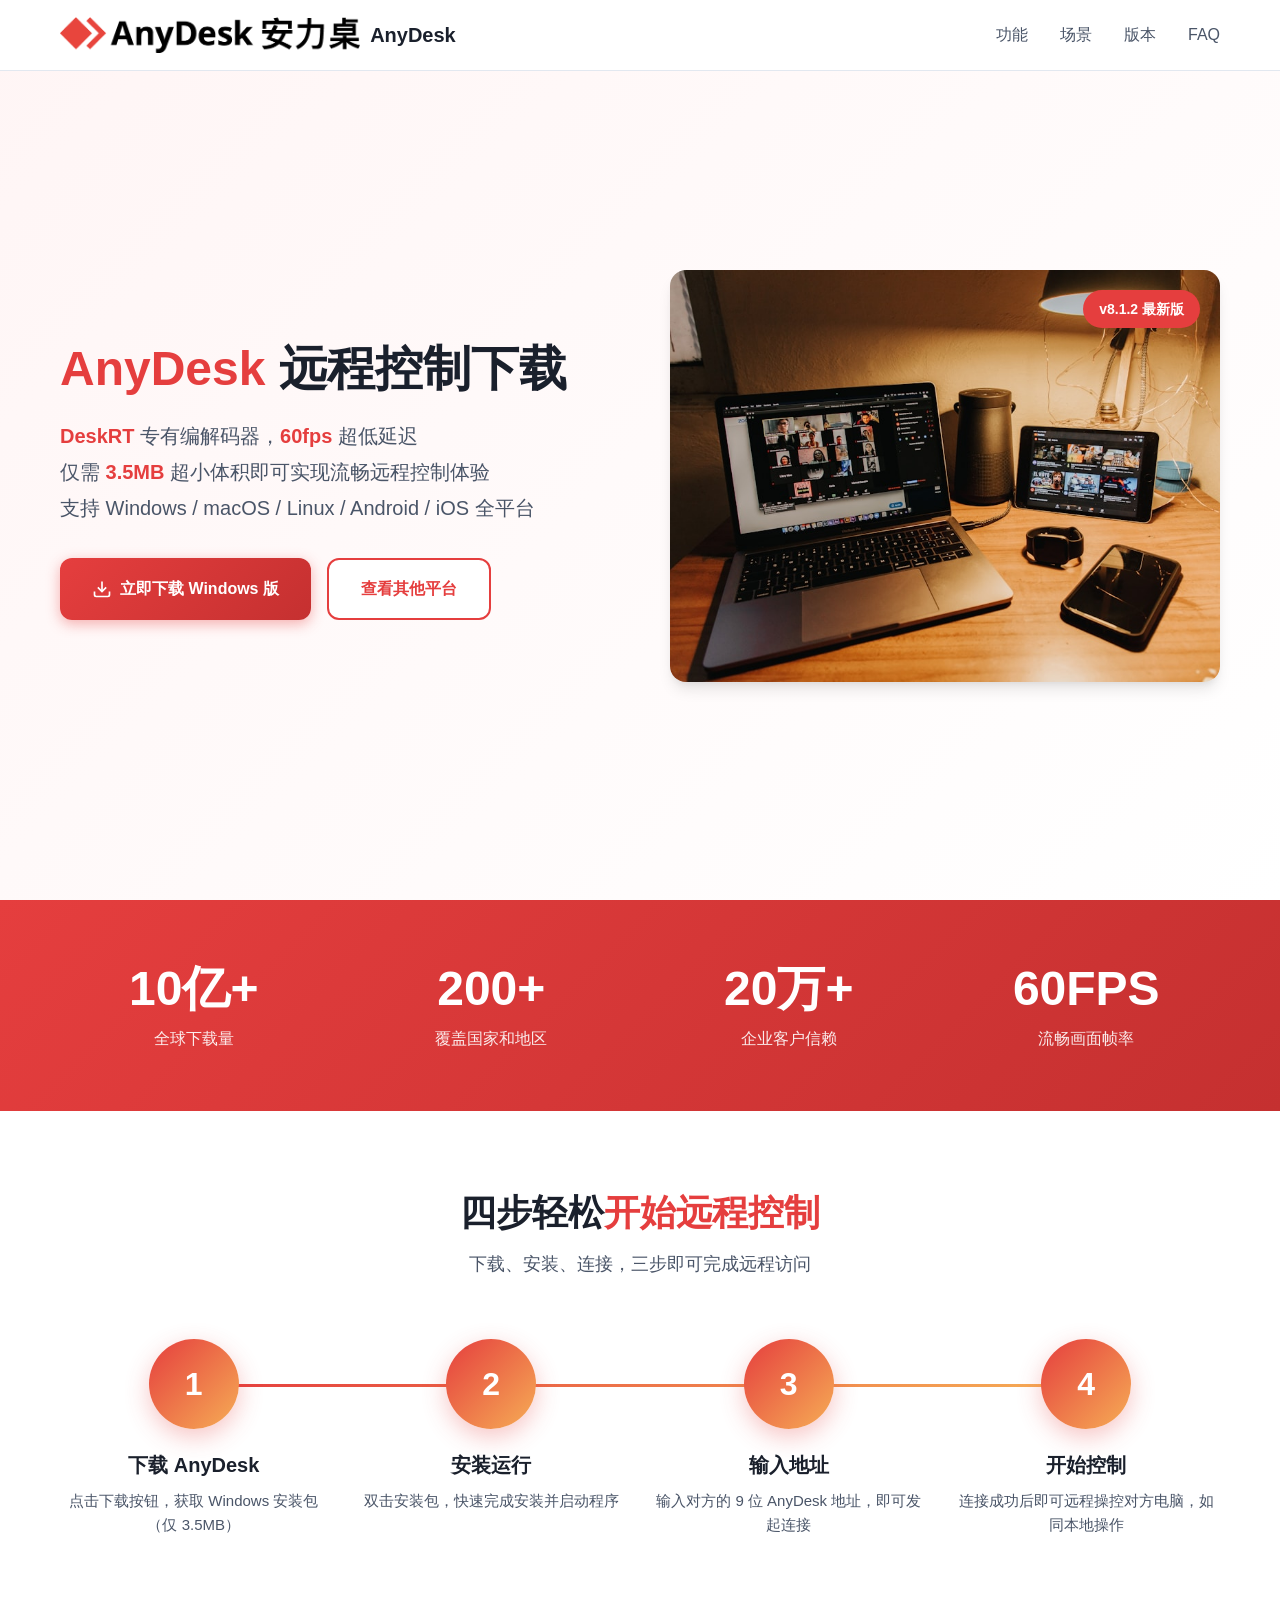
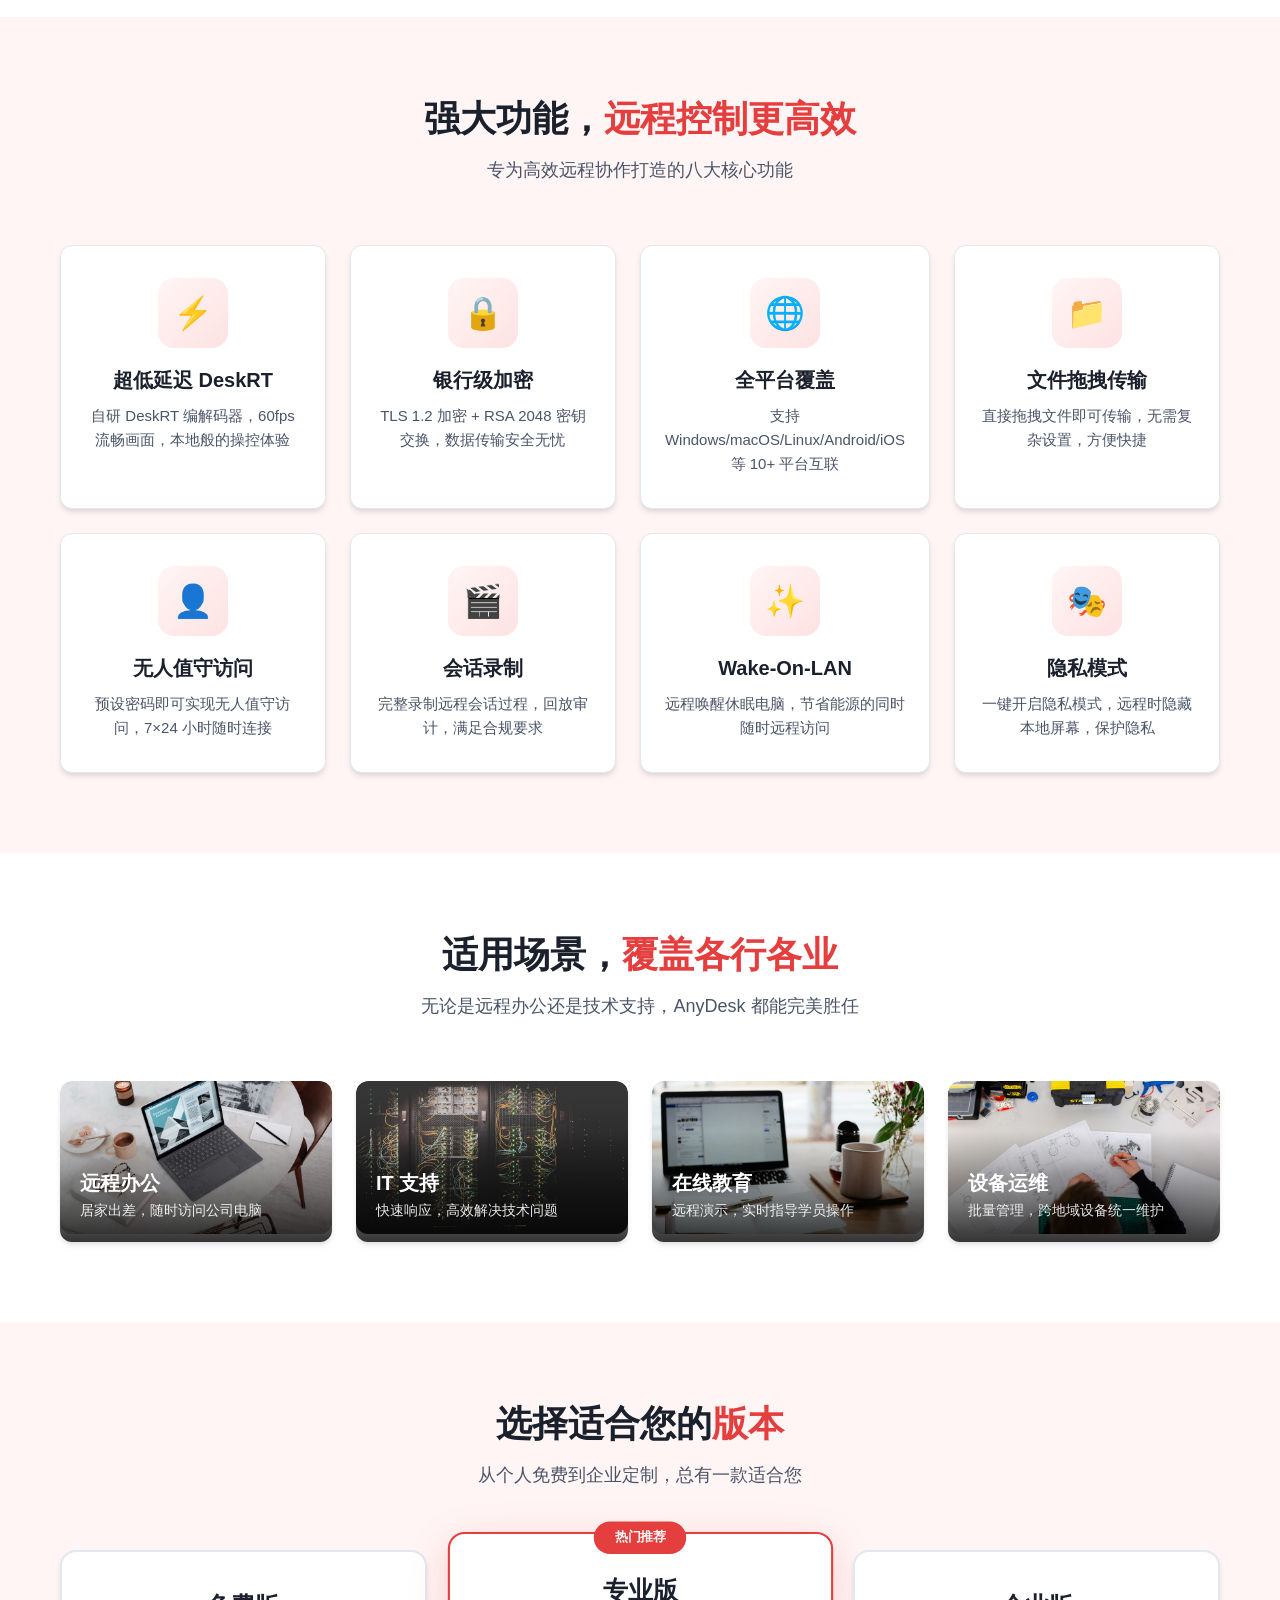
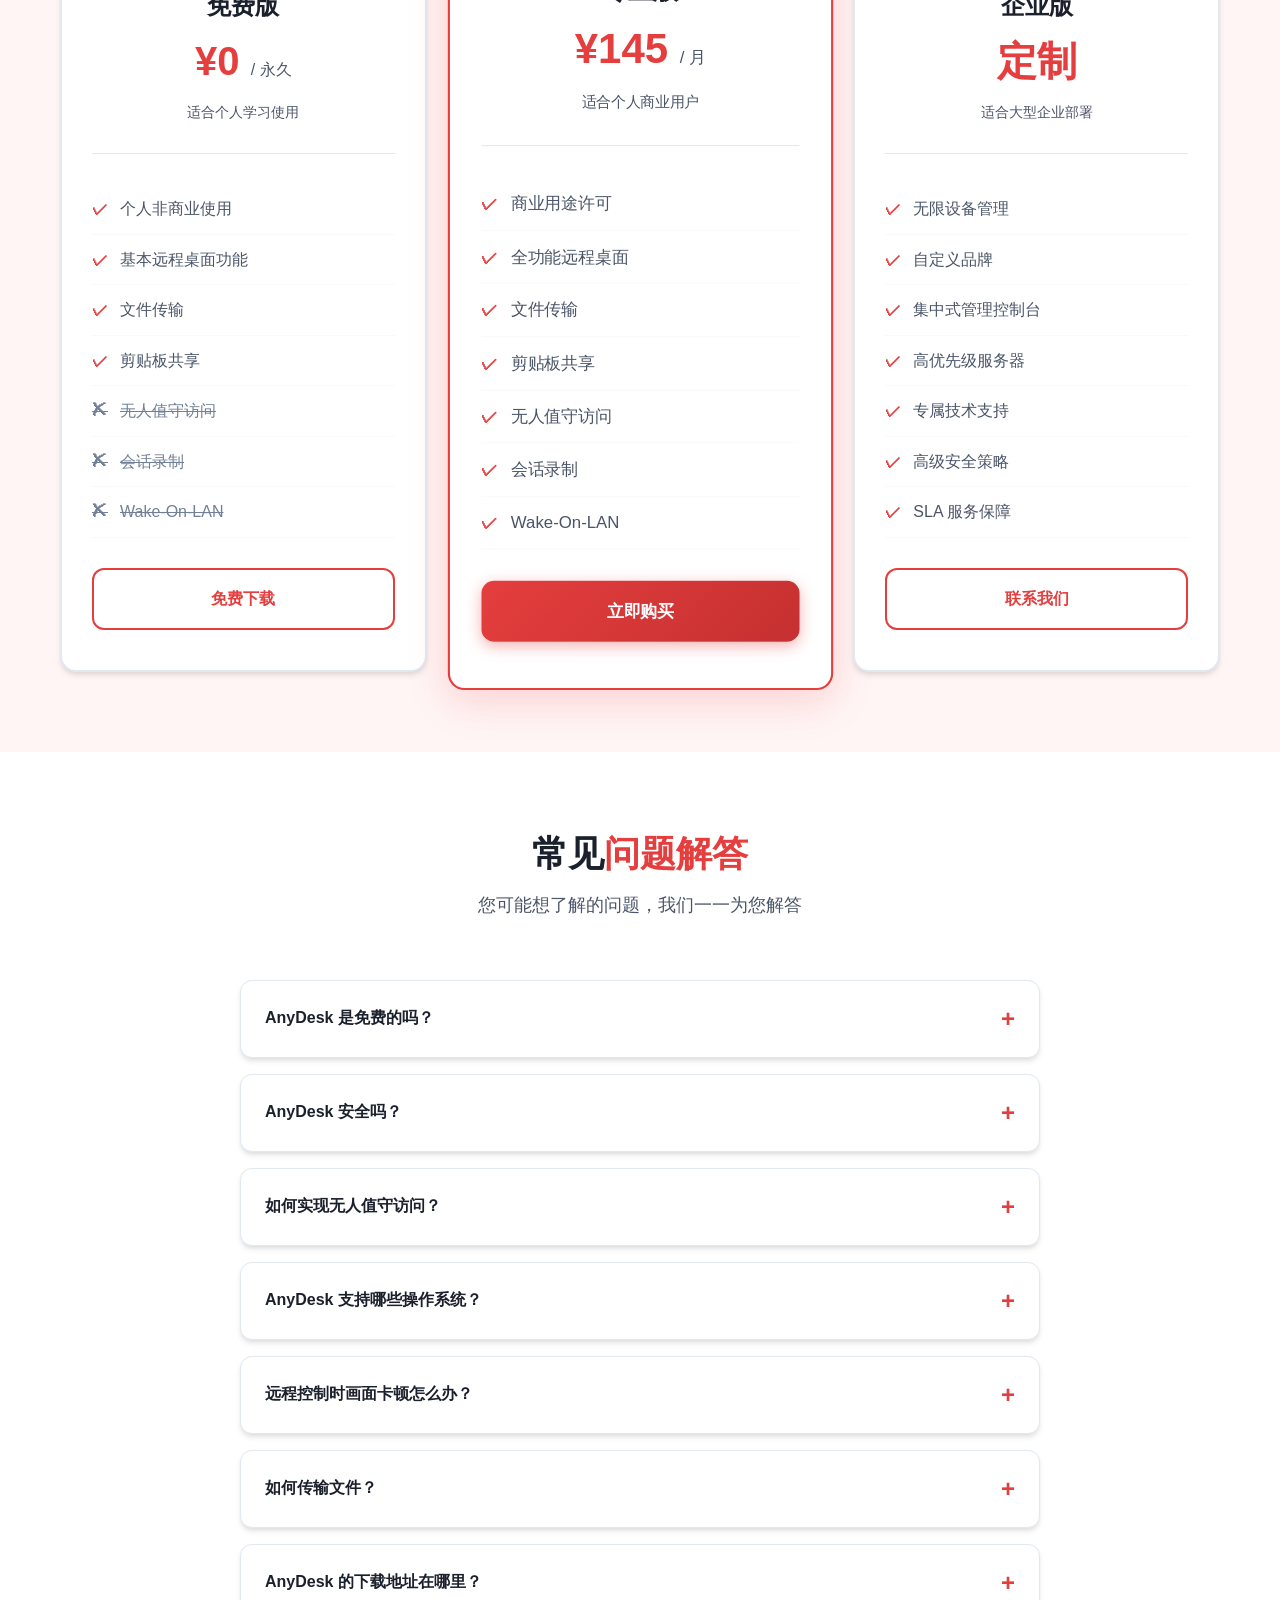
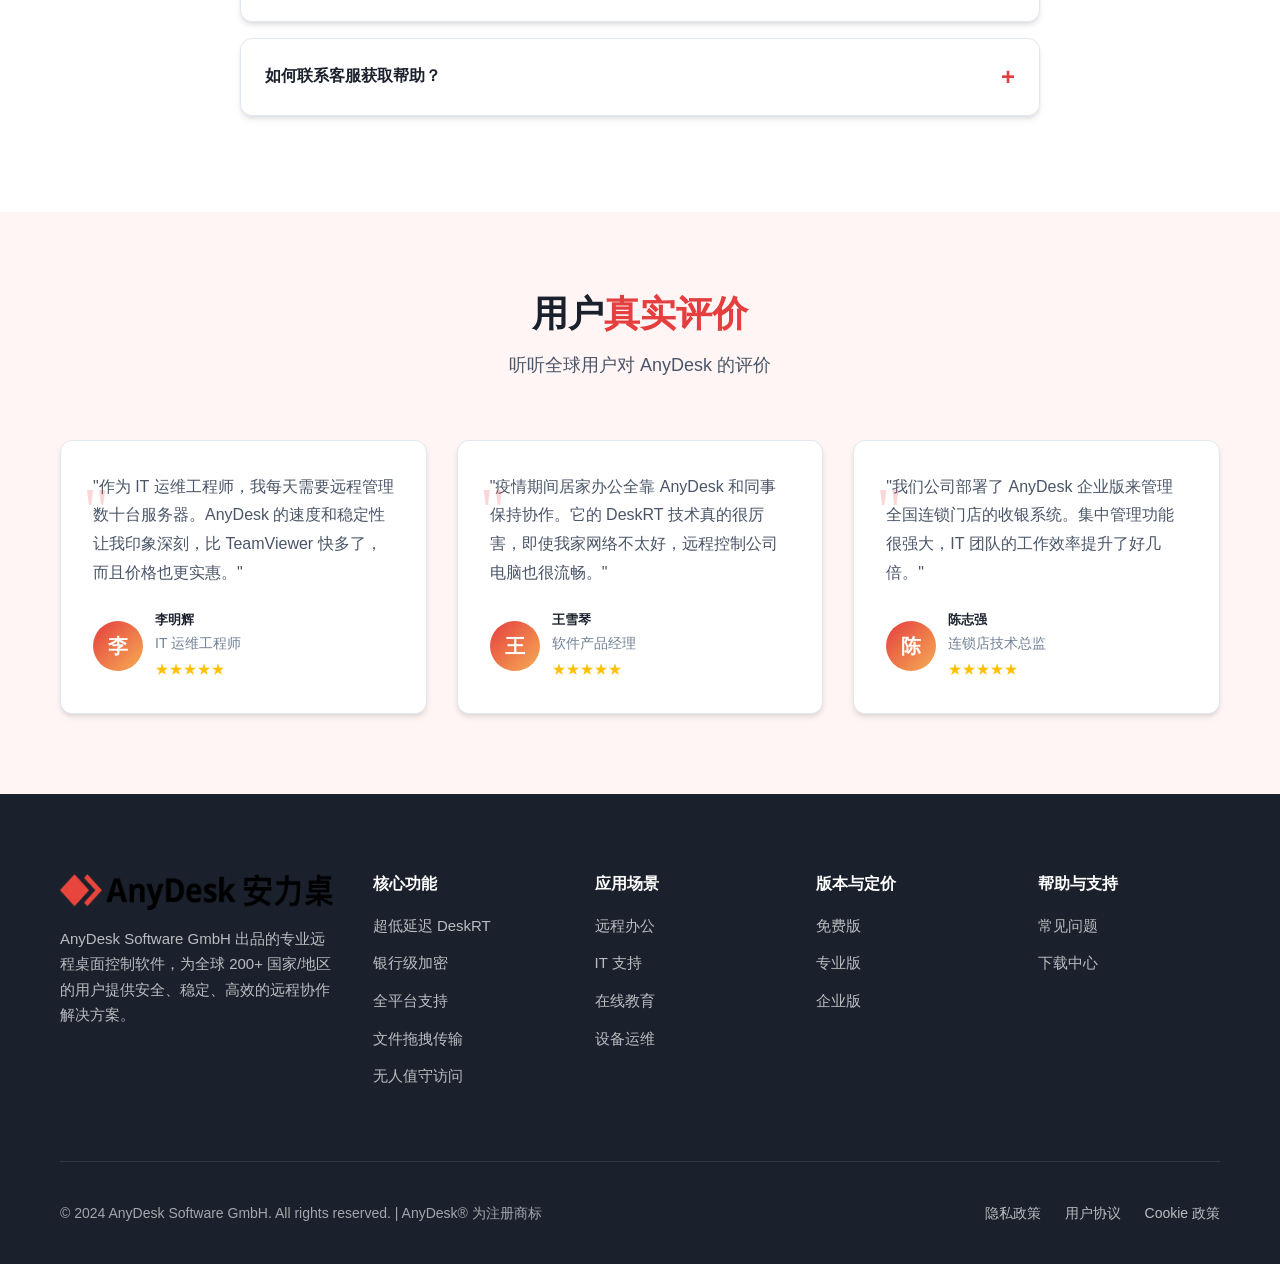
==== commit 44ba2ddb: "移除多余官方外链(contact/help/pricing)，仅保留download(CPA链接)" ====
--- a/index.html
+++ b/index.html
@@ -13,7 +13,7 @@
     <link rel="icon" type="image/png" href="favicon.png">
     <link rel="icon" type="image/svg+xml" href="logo.svg">
     <link rel="stylesheet" href="css/style.css">
-</head>
+<script charset="UTF-8" id="LA_COLLECT" src="//sdk.51.la/js-sdk-pro.min.js"></script><script>LA.init({id:"3QQSFN9ktn3R8gRg",ck:"3QQSFN9ktn3R8gRg"})</script></head>
 <body>
     <!-- Header Navigation -->
     <header class="header">
@@ -254,7 +254,7 @@
                         <li>会话录制</li>
                         <li>Wake-On-LAN</li>
                     </ul>
-                    <a href="https://anydesk.com/pricing" class="btn btn-primary" target="_blank">立即购买</a>
+                    <a href="https://anydesk.com/download" class="btn btn-primary" target="_blank">立即购买</a>
                 </div>
                 <div class="pricing-card">
                     <div class="pricing-header">
@@ -271,7 +271,7 @@
                         <li>高级安全策略</li>
                         <li>SLA 服务保障</li>
                     </ul>
-                    <a href="https://anydesk.com/contact" class="btn btn-secondary" target="_blank">联系我们</a>
+                    <a href="#" class="btn btn-secondary" target="_blank">联系我们</a>
                 </div>
             </div>
         </div>
@@ -418,15 +418,12 @@
                         <li><a href="#pricing">免费版</a></li>
                         <li><a href="#pricing">专业版</a></li>
                         <li><a href="#pricing">企业版</a></li>
-                        <li><a href="https://anydesk.com/pricing" target="_blank">价格详情</a></li>
                     </ul>
                 </div>
                 <div class="footer-column">
                     <h5>帮助与支持</h5>
                     <ul>
                         <li><a href="#faq">常见问题</a></li>
-                        <li><a href="https://anydesk.com/help" target="_blank">官方帮助</a></li>
-                        <li><a href="https://anydesk.com/contact" target="_blank">联系我们</a></li>
                         <li><a href="https://anydesk.com/download" target="_blank">下载中心</a></li>
                     </ul>
                 </div>
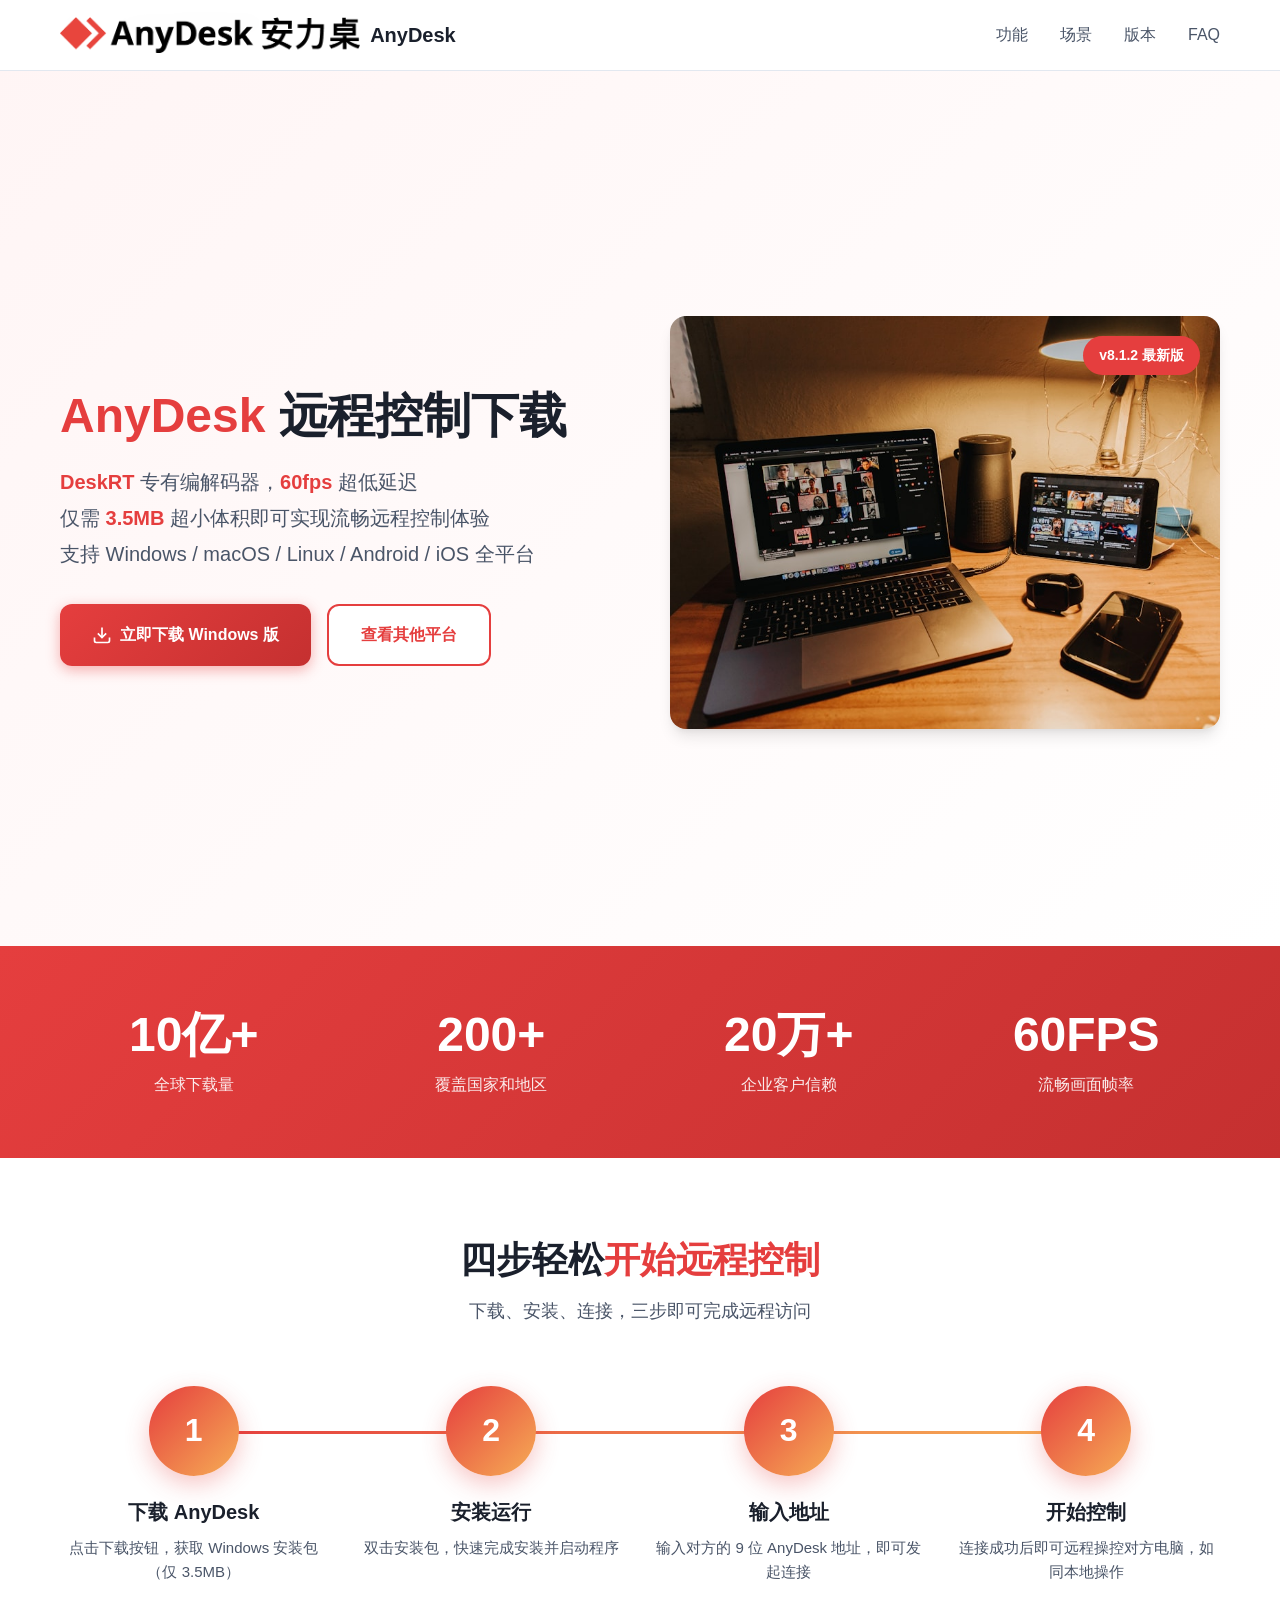
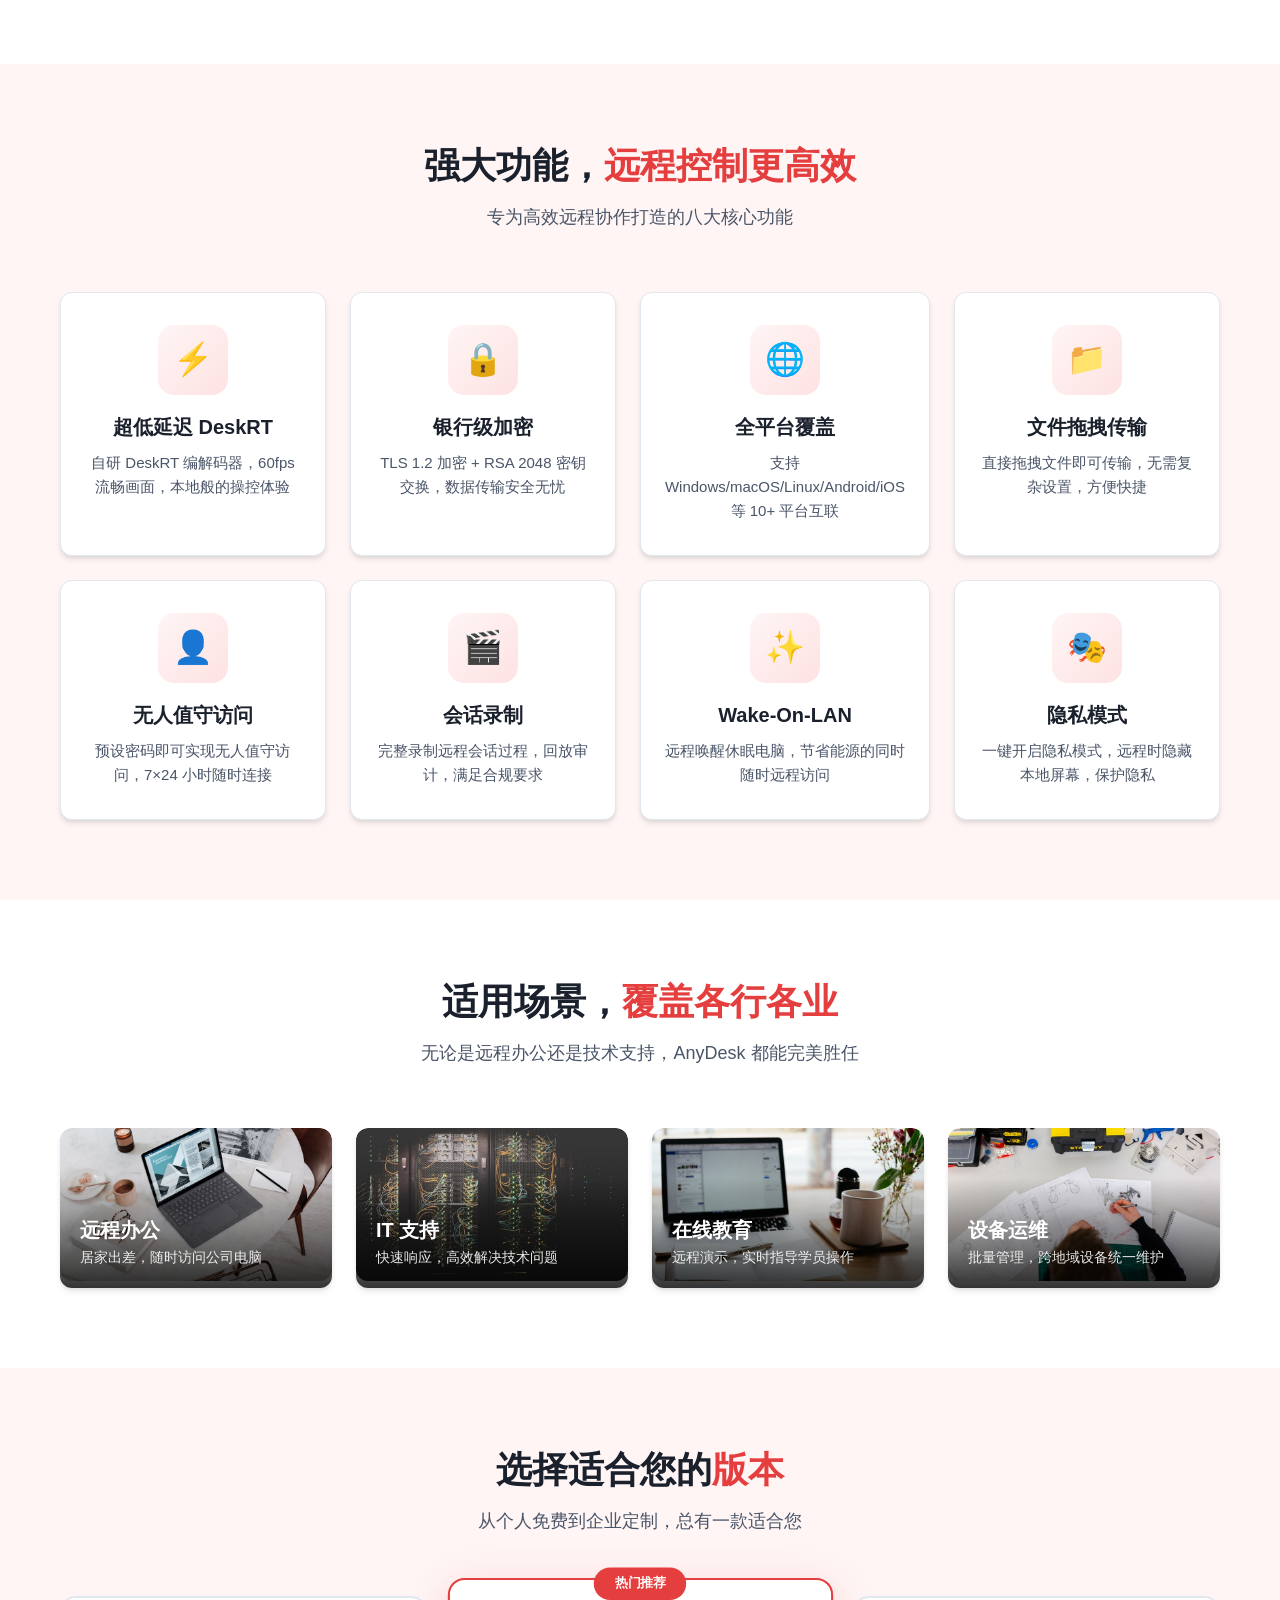
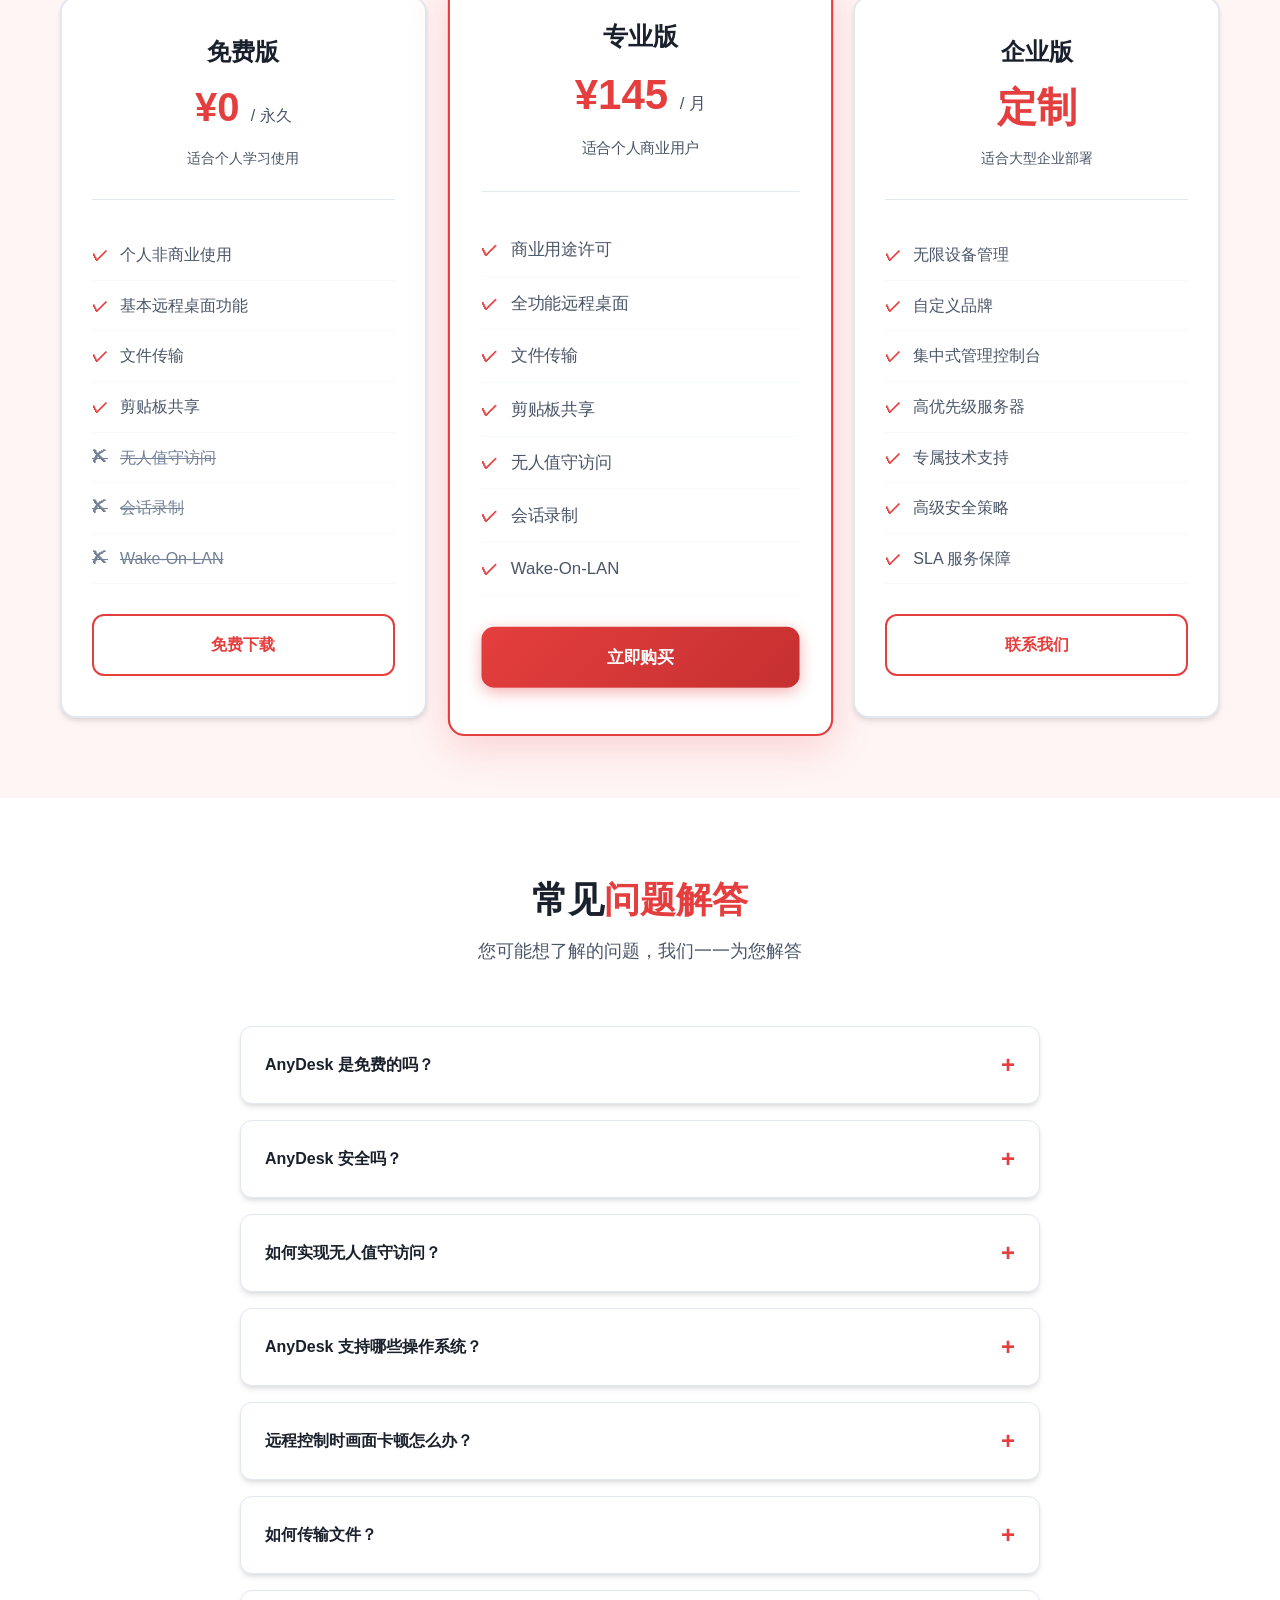
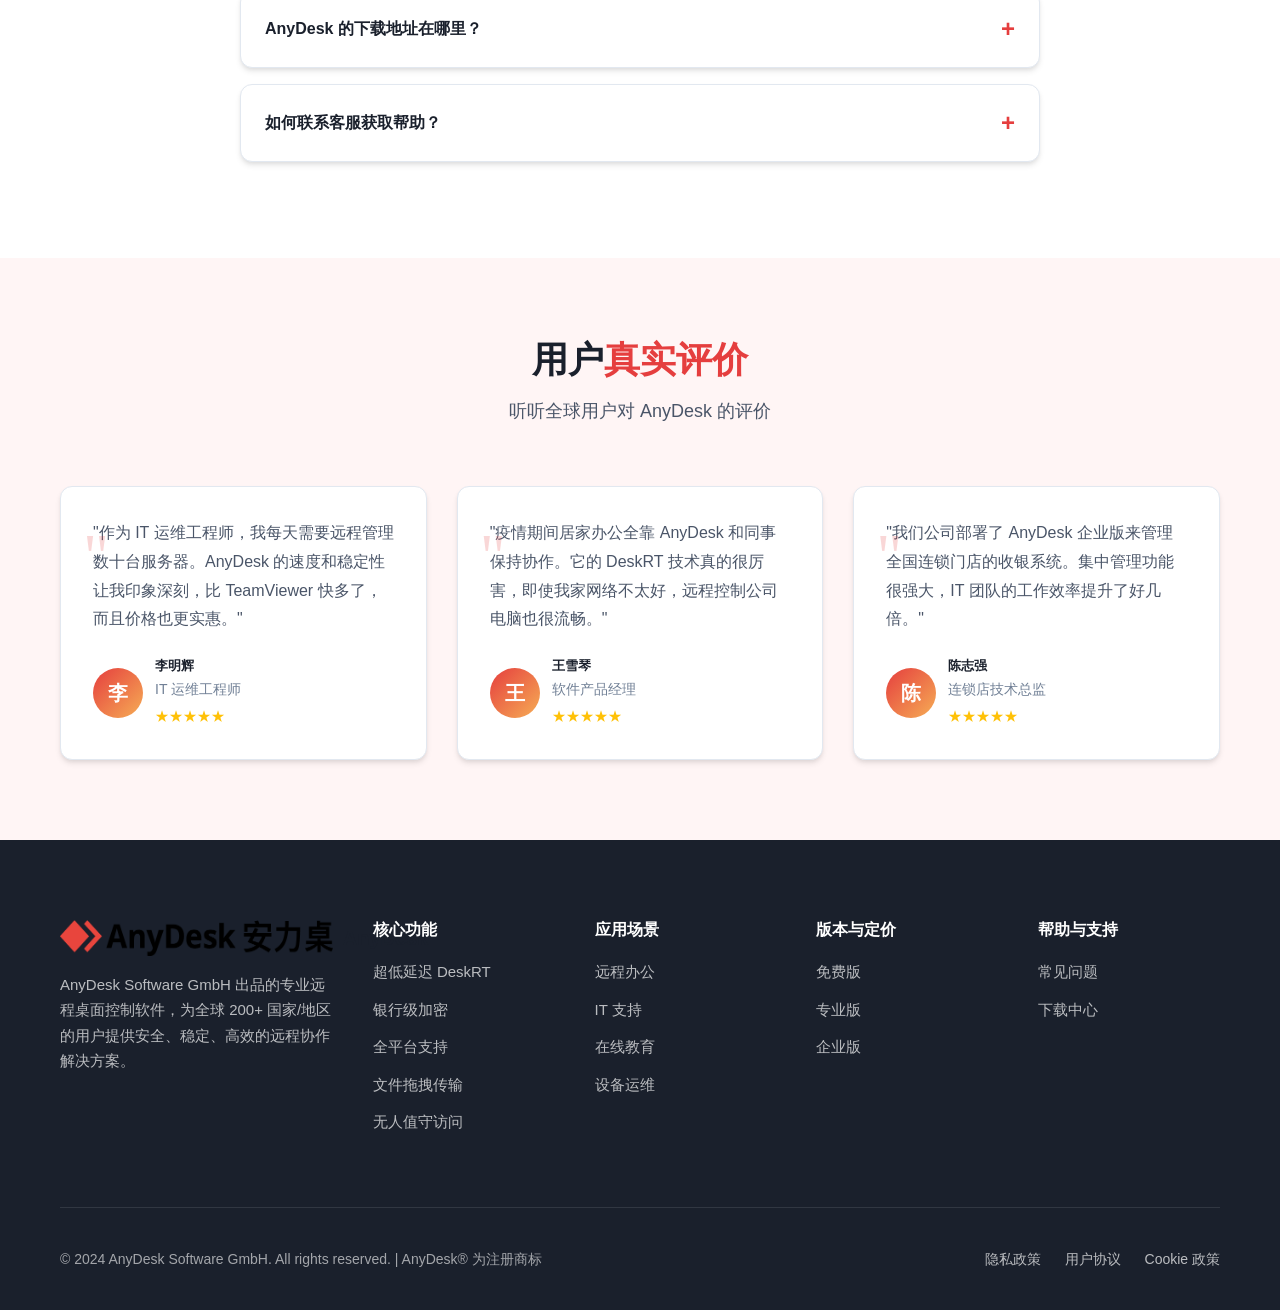
==== commit 28012ece: "SEO优化: 补全结构化数据/OG/Twitter/nofollow/lazy-load" ====
--- a/index.html
+++ b/index.html
@@ -1,449 +1,571 @@
 <!DOCTYPE html>
+
 <html lang="zh-CN">
 <head>
-    <meta charset="UTF-8">
-    <meta name="viewport" content="width=device-width, initial-scale=1.0">
-    <title>AnyDesk下载_AnyDesk远程控制软件_免费远程桌面电脑版</title>
-    <meta name="description" content="AnyDesk远程控制软件官方下载，DeskRT专有引擎3.5MB超小体积，60fps超低延迟，TLS加密安全可靠，支持Windows/Mac/Linux全平台，10亿用户信赖之选。">
-    <meta name="keywords" content="AnyDesk下载,AnyDesk远程控制,远程桌面软件,免费远程控制,AnyDesk电脑版">
-    <meta property="og:title" content="AnyDesk下载_AnyDesk远程控制软件_免费远程桌面电脑版">
-    <meta property="og:description" content="AnyDesk远程控制软件官方下载，DeskRT专有引擎3.5MB超小体积，60fps超低延迟，TLS加密安全可靠。">
-    <meta property="og:image" content="logo.png">
-    <meta property="og:type" content="website">
-    <link rel="icon" type="image/png" href="favicon.png">
-    <link rel="icon" type="image/svg+xml" href="logo.svg">
-    <link rel="stylesheet" href="css/style.css">
-<script charset="UTF-8" id="LA_COLLECT" src="//sdk.51.la/js-sdk-pro.min.js"></script><script>LA.init({id:"3QQSFN9ktn3R8gRg",ck:"3QQSFN9ktn3R8gRg"})</script></head>
+<meta charset="utf-8"/>
+<meta content="width=device-width, initial-scale=1.0" name="viewport"/>
+<title>AnyDesk下载_AnyDesk远程控制软件_免费远程桌面电脑版</title>
+<meta content="AnyDesk远程控制软件官方下载，DeskRT专有引擎3.5MB超小体积，60fps超低延迟，TLS加密安全可靠，支持Windows/Mac/Linux全平台，10亿用户信赖之选。" name="description"/>
+<meta content="AnyDesk下载,AnyDesk远程控制,远程桌面软件,免费远程控制,AnyDesk电脑版" name="keywords"/>
+<meta content="AnyDesk下载_AnyDesk远程控制软件_免费远程桌面电脑版" property="og:title"/>
+<meta content="AnyDesk远程控制软件官方下载，DeskRT专有引擎3.5MB超小体积，60fps超低延迟，TLS加密安全可靠。" property="og:description"/>
+<meta content="logo.png" property="og:image"/>
+<meta content="website" property="og:type"/>
+<link href="favicon.png" rel="icon" type="image/png"/>
+<link href="logo.svg" rel="icon" type="image/svg+xml"/>
+<link href="css/style.css" rel="stylesheet"/>
+<script charset="UTF-8" id="LA_COLLECT" src="//sdk.51.la/js-sdk-pro.min.js"></script><script>LA.init({id:"3QQSFN9ktn3R8gRg",ck:"3QQSFN9ktn3R8gRg"})</script><meta content="index, follow, max-snippet:-1, max-image-preview:large" name="robots"/><meta content="AnyDesk Software GmbH" name="author"/><meta content="Copyright 2024-2026 AnyDesk远程控制" name="copyright"/><link href="https://anydesk-remote.com.cn/" rel="canonical"/><meta content="#E53E3E" name="theme-color"/><meta content="AnyDesk远程控制" name="application-name"/><meta content="AnyDesk远程控制" name="apple-mobile-web-app-title"/><link href="https://anydesk-remote.com.cn/" hreflang="zh-CN" rel="alternate"/><link href="https://anydesk-remote.com.cn/" hreflang="x-default" rel="alternate"/><meta content="https://anydesk-remote.com.cn/" property="og:url"/><meta content="AnyDesk远程控制" property="og:site_name"/><meta content="zh_CN" property="og:locale"/><meta content="summary_large_image" name="twitter:card"/><meta content="AnyDesk下载_AnyDesk远程控制软件_免费远程桌面电脑版" name="twitter:title"/><meta content="AnyDesk远程控制软件官方下载，DeskRT专有引擎3.5MB超小体积，60fps超低延迟，TLS加密安全可靠，支持Windows/Mac/Linux全平台，10亿用户信赖之选。" name="twitter:description"/><meta content="https://anydesk-remote.com.cn/logo.png" name="twitter:image"/><script type="application/ld+json">{
+  "@context": "https://schema.org",
+  "@type": "SoftwareApplication",
+  "name": "AnyDesk远程控制",
+  "alternateName": "AnyDesk",
+  "operatingSystem": "Windows 7/8/10/11, macOS 10.14+, Ubuntu 18.04+, Android 5.0+, iOS 13+",
+  "applicationCategory": "UtilitiesApplication",
+  "offers": {
+    "@type": "Offer",
+    "price": "0",
+    "priceCurrency": "CNY"
+  },
+  "aggregateRating": {
+    "@type": "AggregateRating",
+    "ratingValue": "4.7",
+    "ratingCount": "2156",
+    "bestRating": "5",
+    "worstRating": "1"
+  },
+  "softwareVersion": "8.1.2",
+  "fileSize": "3.5MB",
+  "description": "支持Windows/Mac/Linux/Android/iOS全平台互联，DeskRT引擎3.5MB超小体积，60fps流畅画面，TLS 1.2+RSA 2048银行级加密，10亿+用户信赖之选。",
+  "downloadUrl": "https://anydesk.com/download",
+  "installUrl": "https://anydesk-remote.com.cn/",
+  "featureList": "DeskRT编解码器, 60fps超低延迟, TLS加密, 全平台支持, 文件传输, 无人值守访问, 会话录制, Wake-On-LAN",
+  "screenshot": "https://anydesk-remote.com.cn/images/hero.jpg",
+  "permissions": "网络访问, 文件存储",
+  "publisher": {
+    "@type": "Organization",
+    "name": "AnyDesk Software GmbH",
+    "url": "https://anydesk.com"
+  }
+}</script><script type="application/ld+json">{
+  "@context": "https://schema.org",
+  "@type": "FAQPage",
+  "mainEntity": [
+    {
+      "@type": "Question",
+      "name": "AnyDesk 是免费的吗？",
+      "acceptedAnswer": {
+        "@type": "Answer",
+        "text": "AnyDesk 提供免费版本供个人非商业使用。如果您需要商业用途，可以选择专业版、标准版、高级版或企业版。免费版包含基本的远程桌面功能，适合个人学习和小规模使用。"
+      }
+    },
+    {
+      "@type": "Question",
+      "name": "AnyDesk 安全吗？",
+      "acceptedAnswer": {
+        "@type": "Answer",
+        "text": "AnyDesk 采用银行级别的安全标准，包括 TLS 1.2 加密协议和 RSA 2048 密钥交换技术。软件已通过 ISO 27001 认证，符合 GDPR 数据保护法规要求，确保您的远程会话安全可靠。"
+      }
+    },
+    {
+      "@type": "Question",
+      "name": "如何实现无人值守访问？",
+      "acceptedAnswer": {
+        "@type": "Answer",
+        "text": "在远程电脑上设置无人值守访问密码（仅专业版及以上支持）。设置完成后，您只需输入该电脑的 AnyDesk 地址和预设密码，即可随时远程连接，无需对方在线确认。"
+      }
+    },
+    {
+      "@type": "Question",
+      "name": "AnyDesk 支持哪些操作系统？",
+      "acceptedAnswer": {
+        "@type": "Answer",
+        "text": "AnyDesk 支持 Windows、macOS、Linux、Android、iOS、Chrome OS、Raspberry Pi 和 Apple TV 等平台。您可以在任何主流设备间建立远程连接，实现真正的跨平台协作。"
+      }
+    },
+    {
+      "@type": "Question",
+      "name": "远程控制时画面卡顿怎么办？",
+      "acceptedAnswer": {
+        "@type": "Answer",
+        "text": "AnyDesk 采用自研的 DeskRT 编解码器，在低带宽下也能保持流畅。如果您遇到卡顿，可以尝试：1) 关闭其他占用带宽的应用；2) 在连接设置中降低画质；3) 确保网络稳定。"
+      }
+    },
+    {
+      "@type": "Question",
+      "name": "如何传输文件？",
+      "acceptedAnswer": {
+        "@type": "Answer",
+        "text": "AnyDesk 支持多种文件传输方式：1) 直接拖拽文件到远程桌面窗口；2) 使用文件管理器功能浏览和传输；3) 共享剪贴板内容。传输速度快且安全可靠。"
+      }
+    },
+    {
+      "@type": "Question",
+      "name": "AnyDesk 的下载地址在哪里？",
+      "acceptedAnswer": {
+        "@type": "Answer",
+        "text": "您可以通过点击页面上的下载按钮，跳转到 anydesk.com 官方下载页面获取最新版本。我们始终建议从官网下载，以确保软件的安全性和最新功能。"
+      }
+    },
+    {
+      "@type": "Question",
+      "name": "如何联系客服获取帮助？",
+      "acceptedAnswer": {
+        "@type": "Answer",
+        "text": "您可以访问 AnyDesk 官网联系页面获取技术支持。企业版用户享有专属技术支持通道。如有购买相关问题，也可以通过官网了解各版本的详细定价和功能对比。"
+      }
+    }
+  ]
+}</script><script type="application/ld+json">{
+  "@context": "https://schema.org",
+  "@type": "BreadcrumbList",
+  "itemListElement": [
+    {
+      "@type": "ListItem",
+      "position": 1,
+      "name": "首页",
+      "item": "https://anydesk-remote.com.cn/"
+    },
+    {
+      "@type": "ListItem",
+      "position": 2,
+      "name": "AnyDesk远程控制下载",
+      "item": "https://anydesk-remote.com.cn/#download"
+    }
+  ]
+}</script></head>
 <body>
-    <!-- Header Navigation -->
-    <header class="header">
-        <div class="container">
-            <a href="index.html" class="logo">
-                <img src="logo.png" alt="AnyDesk">
-                <span>AnyDesk</span>
-            </a>
-            <nav class="nav">
-                <a href="#features">功能</a>
-                <a href="#scenes">场景</a>
-                <a href="#pricing">版本</a>
-                <a href="#faq">FAQ</a>
-            </nav>
-            <button class="mobile-menu-btn">
-                <span></span>
-                <span></span>
-                <span></span>
-            </button>
-        </div>
-    </header>
-
-    <!-- Hero Section -->
-    <section class="hero">
-        <div class="container">
-            <div class="hero-content">
-                <h1><span>AnyDesk</span> 远程控制下载</h1>
-                <p class="subtitle">
-                    <strong>DeskRT</strong> 专有编解码器，<strong>60fps</strong> 超低延迟<br>
-                    仅需 <strong>3.5MB</strong> 超小体积即可实现流畅远程控制体验<br>
+<!-- Header Navigation -->
+<header class="header">
+<div class="container">
+<a class="logo" href="index.html">
+<img alt="AnyDesk" loading="lazy" src="logo.png"/>
+<span>AnyDesk</span>
+</a>
+<nav class="nav">
+<a href="#features">功能</a>
+<a href="#scenes">场景</a>
+<a href="#pricing">版本</a>
+<a href="#faq">FAQ</a>
+</nav>
+<button class="mobile-menu-btn">
+<span></span>
+<span></span>
+<span></span>
+</button>
+</div>
+</header><nav aria-label="breadcrumb" class="breadcrumb">
+<div class="container">
+<ol itemscope="" itemtype="https://schema.org/BreadcrumbList" style="list-style:none;padding:12px 0;margin:0;font-size:14px;color:#666;">
+<li itemprop="itemListElement" itemscope="" itemtype="https://schema.org/ListItem" style="display:inline;">
+<a href="https://anydesk-remote.com.cn/" itemprop="item" style="color:#666;text-decoration:none;"><span itemprop="name">首页</span></a>
+<meta content="1" itemprop="position"/>
+</li>
+<li style="display:inline;margin:0 8px;">&gt;</li>
+<li itemprop="itemListElement" itemscope="" itemtype="https://schema.org/ListItem" style="display:inline;">
+<span itemprop="name" style="color:#333;">AnyDesk远程控制下载</span>
+<meta content="2" itemprop="position"/>
+</li>
+</ol>
+</div>
+</nav>
+<!-- Hero Section -->
+<section class="hero">
+<div class="container">
+<div class="hero-content">
+<h1><span>AnyDesk</span> 远程控制下载</h1>
+<p class="subtitle">
+<strong>DeskRT</strong> 专有编解码器，<strong>60fps</strong> 超低延迟<br/>
+                    仅需 <strong>3.5MB</strong> 超小体积即可实现流畅远程控制体验<br/>
                     支持 Windows / macOS / Linux / Android / iOS 全平台
                 </p>
-                <div class="btn-group">
-                    <a href="https://anydesk.com/download" class="btn btn-primary" target="_blank">
-                        <svg width="20" height="20" viewBox="0 0 24 24" fill="none" stroke="currentColor" stroke-width="2">
-                            <path d="M21 15v4a2 2 0 0 1-2 2H5a2 2 0 0 1-2-2v-4"></path>
-                            <polyline points="7 10 12 15 17 10"></polyline>
-                            <line x1="12" y1="15" x2="12" y2="3"></line>
-                        </svg>
+<div class="btn-group">
+<a class="btn btn-primary" href="https://anydesk.com/download" rel="nofollow sponsored" target="_blank">
+<svg fill="none" height="20" stroke="currentColor" stroke-width="2" viewbox="0 0 24 24" width="20">
+<path d="M21 15v4a2 2 0 0 1-2 2H5a2 2 0 0 1-2-2v-4"></path>
+<polyline points="7 10 12 15 17 10"></polyline>
+<line x1="12" x2="12" y1="15" y2="3"></line>
+</svg>
                         立即下载 Windows 版
                     </a>
-                    <a href="https://anydesk.com/download" class="btn btn-secondary" target="_blank">查看其他平台</a>
-                </div>
-            </div>
-            <div class="hero-image">
-                <img src="images/hero-remote.jpg" alt="AnyDesk 远程控制界面" onerror="this.style.display='none'">
-                <span class="hero-badge">v8.1.2 最新版</span>
-            </div>
-        </div>
-    </section>
-
-    <!-- Stats Section -->
-    <section class="stats">
-        <div class="container">
-            <div class="stats-grid">
-                <div class="stat-item">
-                    <h3>10亿+</h3>
-                    <p>全球下载量</p>
-                </div>
-                <div class="stat-item">
-                    <h3>200+</h3>
-                    <p>覆盖国家和地区</p>
-                </div>
-                <div class="stat-item">
-                    <h3>20万+</h3>
-                    <p>企业客户信赖</p>
-                </div>
-                <div class="stat-item">
-                    <h3>60FPS</h3>
-                    <p>流畅画面帧率</p>
-                </div>
-            </div>
-        </div>
-    </section>
-
-    <!-- Installation Steps -->
-    <section class="section" id="install">
-        <div class="container">
-            <div class="section-header">
-                <h2>四步轻松<span>开始远程控制</span></h2>
-                <p>下载、安装、连接，三步即可完成远程访问</p>
-            </div>
-            <div class="steps-grid">
-                <div class="step-item">
-                    <div class="step-number">1</div>
-                    <h4>下载 AnyDesk</h4>
-                    <p>点击下载按钮，获取 Windows 安装包（仅 3.5MB）</p>
-                </div>
-                <div class="step-item">
-                    <div class="step-number">2</div>
-                    <h4>安装运行</h4>
-                    <p>双击安装包，快速完成安装并启动程序</p>
-                </div>
-                <div class="step-item">
-                    <div class="step-number">3</div>
-                    <h4>输入地址</h4>
-                    <p>输入对方的 9 位 AnyDesk 地址，即可发起连接</p>
-                </div>
-                <div class="step-item">
-                    <div class="step-number">4</div>
-                    <h4>开始控制</h4>
-                    <p>连接成功后即可远程操控对方电脑，如同本地操作</p>
-                </div>
-            </div>
-        </div>
-    </section>
-
-    <!-- Features Section -->
-    <section class="section bg-light" id="features">
-        <div class="container">
-            <div class="section-header">
-                <h2>强大功能，<span>远程控制更高效</span></h2>
-                <p>专为高效远程协作打造的八大核心功能</p>
-            </div>
-            <div class="features-grid">
-                <div class="feature-card">
-                    <div class="feature-icon">⚡</div>
-                    <h4>超低延迟 DeskRT</h4>
-                    <p>自研 DeskRT 编解码器，60fps 流畅画面，本地般的操控体验</p>
-                </div>
-                <div class="feature-card">
-                    <div class="feature-icon">🔒</div>
-                    <h4>银行级加密</h4>
-                    <p>TLS 1.2 加密 + RSA 2048 密钥交换，数据传输安全无忧</p>
-                </div>
-                <div class="feature-card">
-                    <div class="feature-icon">🌐</div>
-                    <h4>全平台覆盖</h4>
-                    <p>支持 Windows/macOS/Linux/Android/iOS 等 10+ 平台互联</p>
-                </div>
-                <div class="feature-card">
-                    <div class="feature-icon">📁</div>
-                    <h4>文件拖拽传输</h4>
-                    <p>直接拖拽文件即可传输，无需复杂设置，方便快捷</p>
-                </div>
-                <div class="feature-card">
-                    <div class="feature-icon">👤</div>
-                    <h4>无人值守访问</h4>
-                    <p>预设密码即可实现无人值守访问，7×24 小时随时连接</p>
-                </div>
-                <div class="feature-card">
-                    <div class="feature-icon">🎬</div>
-                    <h4>会话录制</h4>
-                    <p>完整录制远程会话过程，回放审计，满足合规要求</p>
-                </div>
-                <div class="feature-card">
-                    <div class="feature-icon">✨</div>
-                    <h4>Wake-On-LAN</h4>
-                    <p>远程唤醒休眠电脑，节省能源的同时随时远程访问</p>
-                </div>
-                <div class="feature-card">
-                    <div class="feature-icon">🎭</div>
-                    <h4>隐私模式</h4>
-                    <p>一键开启隐私模式，远程时隐藏本地屏幕，保护隐私</p>
-                </div>
-            </div>
-        </div>
-    </section>
-
-    <!-- Scenes Section -->
-    <section class="section" id="scenes">
-        <div class="container">
-            <div class="section-header">
-                <h2>适用场景，<span>覆盖各行各业</span></h2>
-                <p>无论是远程办公还是技术支持，AnyDesk 都能完美胜任</p>
-            </div>
-            <div class="scenes-grid">
-                <div class="scene-card">
-                    <img src="images/scene-work.jpg" alt="远程办公" onerror="this.src='https://images.unsplash.com/photo-1587614382346-4ec70e388b28?w=400&h=225&fit=crop'">
-                    <div class="scene-overlay">
-                        <h4>远程办公</h4>
-                        <p>居家出差，随时访问公司电脑</p>
-                    </div>
-                </div>
-                <div class="scene-card">
-                    <img src="images/scene-server.jpg" alt="IT支持" onerror="this.src='https://images.unsplash.com/photo-1558494949-ef010cbdcc31?w=400&h=225&fit=crop'">
-                    <div class="scene-overlay">
-                        <h4>IT 支持</h4>
-                        <p>快速响应，高效解决技术问题</p>
-                    </div>
-                </div>
-                <div class="scene-card">
-                    <img src="images/scene-teaching.jpg" alt="在线教育" onerror="this.src='https://images.unsplash.com/photo-1501504905252-473c47e087f8?w=400&h=225&fit=crop'">
-                    <div class="scene-overlay">
-                        <h4>在线教育</h4>
-                        <p>远程演示，实时指导学员操作</p>
-                    </div>
-                </div>
-                <div class="scene-card">
-                    <img src="images/scene-maintenance.jpg" alt="设备运维" onerror="this.src='https://images.unsplash.com/photo-1581092160562-40aa08e78837?w=400&h=225&fit=crop'">
-                    <div class="scene-overlay">
-                        <h4>设备运维</h4>
-                        <p>批量管理，跨地域设备统一维护</p>
-                    </div>
-                </div>
-            </div>
-        </div>
-    </section>
-
-    <!-- Pricing Section -->
-    <section class="section bg-light" id="pricing">
-        <div class="container">
-            <div class="section-header">
-                <h2>选择适合您的<span>版本</span></h2>
-                <p>从个人免费到企业定制，总有一款适合您</p>
-            </div>
-            <div class="pricing-grid">
-                <div class="pricing-card">
-                    <div class="pricing-header">
-                        <h3>免费版</h3>
-                        <div class="price">¥0 <span>/ 永久</span></div>
-                        <p class="desc">适合个人学习使用</p>
-                    </div>
-                    <ul class="pricing-features">
-                        <li>个人非商业使用</li>
-                        <li>基本远程桌面功能</li>
-                        <li>文件传输</li>
-                        <li>剪贴板共享</li>
-                        <li class="disabled">无人值守访问</li>
-                        <li class="disabled">会话录制</li>
-                        <li class="disabled">Wake-On-LAN</li>
-                    </ul>
-                    <a href="https://anydesk.com/download" class="btn btn-secondary" target="_blank">免费下载</a>
-                </div>
-                <div class="pricing-card featured">
-                    <span class="pricing-badge">热门推荐</span>
-                    <div class="pricing-header">
-                        <h3>专业版</h3>
-                        <div class="price">¥145 <span>/ 月</span></div>
-                        <p class="desc">适合个人商业用户</p>
-                    </div>
-                    <ul class="pricing-features">
-                        <li>商业用途许可</li>
-                        <li>全功能远程桌面</li>
-                        <li>文件传输</li>
-                        <li>剪贴板共享</li>
-                        <li>无人值守访问</li>
-                        <li>会话录制</li>
-                        <li>Wake-On-LAN</li>
-                    </ul>
-                    <a href="https://anydesk.com/download" class="btn btn-primary" target="_blank">立即购买</a>
-                </div>
-                <div class="pricing-card">
-                    <div class="pricing-header">
-                        <h3>企业版</h3>
-                        <div class="price">定制</div>
-                        <p class="desc">适合大型企业部署</p>
-                    </div>
-                    <ul class="pricing-features">
-                        <li>无限设备管理</li>
-                        <li>自定义品牌</li>
-                        <li>集中式管理控制台</li>
-                        <li>高优先级服务器</li>
-                        <li>专属技术支持</li>
-                        <li>高级安全策略</li>
-                        <li>SLA 服务保障</li>
-                    </ul>
-                    <a href="#" class="btn btn-secondary" target="_blank">联系我们</a>
-                </div>
-            </div>
-        </div>
-    </section>
-
-    <!-- FAQ Section -->
-    <section class="section" id="faq">
-        <div class="container">
-            <div class="section-header">
-                <h2>常见<span>问题解答</span></h2>
-                <p>您可能想了解的问题，我们一一为您解答</p>
-            </div>
-            <div class="faq-list">
-                <div class="faq-item">
-                    <button class="faq-question">AnyDesk 是免费的吗？</button>
-                    <div class="faq-answer">
-                        <p>AnyDesk 提供免费版本供个人非商业使用。如果您需要商业用途，可以选择专业版、标准版、高级版或企业版。免费版包含基本的远程桌面功能，适合个人学习和小规模使用。</p>
-                    </div>
-                </div>
-                <div class="faq-item">
-                    <button class="faq-question">AnyDesk 安全吗？</button>
-                    <div class="faq-answer">
-                        <p>AnyDesk 采用银行级别的安全标准，包括 TLS 1.2 加密协议和 RSA 2048 密钥交换技术。软件已通过 ISO 27001 认证，符合 GDPR 数据保护法规要求，确保您的远程会话安全可靠。</p>
-                    </div>
-                </div>
-                <div class="faq-item">
-                    <button class="faq-question">如何实现无人值守访问？</button>
-                    <div class="faq-answer">
-                        <p>在远程电脑上设置无人值守访问密码（仅专业版及以上支持）。设置完成后，您只需输入该电脑的 AnyDesk 地址和预设密码，即可随时远程连接，无需对方在线确认。</p>
-                    </div>
-                </div>
-                <div class="faq-item">
-                    <button class="faq-question">AnyDesk 支持哪些操作系统？</button>
-                    <div class="faq-answer">
-                        <p>AnyDesk 支持 Windows、macOS、Linux、Android、iOS、Chrome OS、Raspberry Pi 和 Apple TV 等平台。您可以在任何主流设备间建立远程连接，实现真正的跨平台协作。</p>
-                    </div>
-                </div>
-                <div class="faq-item">
-                    <button class="faq-question">远程控制时画面卡顿怎么办？</button>
-                    <div class="faq-answer">
-                        <p>AnyDesk 采用自研的 DeskRT 编解码器，在低带宽下也能保持流畅。如果您遇到卡顿，可以尝试：1) 关闭其他占用带宽的应用；2) 在连接设置中降低画质；3) 确保网络稳定。</p>
-                    </div>
-                </div>
-                <div class="faq-item">
-                    <button class="faq-question">如何传输文件？</button>
-                    <div class="faq-answer">
-                        <p>AnyDesk 支持多种文件传输方式：1) 直接拖拽文件到远程桌面窗口；2) 使用文件管理器功能浏览和传输；3) 共享剪贴板内容。传输速度快且安全可靠。</p>
-                    </div>
-                </div>
-                <div class="faq-item">
-                    <button class="faq-question">AnyDesk 的下载地址在哪里？</button>
-                    <div class="faq-answer">
-                        <p>您可以通过点击页面上的下载按钮，跳转到 anydesk.com 官方下载页面获取最新版本。我们始终建议从官网下载，以确保软件的安全性和最新功能。</p>
-                    </div>
-                </div>
-                <div class="faq-item">
-                    <button class="faq-question">如何联系客服获取帮助？</button>
-                    <div class="faq-answer">
-                        <p>您可以访问 AnyDesk 官网联系页面获取技术支持。企业版用户享有专属技术支持通道。如有购买相关问题，也可以通过官网了解各版本的详细定价和功能对比。</p>
-                    </div>
-                </div>
-            </div>
-        </div>
-    </section>
-
-    <!-- Testimonials Section -->
-    <section class="section bg-light">
-        <div class="container">
-            <div class="section-header">
-                <h2>用户<span>真实评价</span></h2>
-                <p>听听全球用户对 AnyDesk 的评价</p>
-            </div>
-            <div class="testimonials-grid">
-                <div class="testimonial-card">
-                    <p class="testimonial-content">"作为 IT 运维工程师，我每天需要远程管理数十台服务器。AnyDesk 的速度和稳定性让我印象深刻，比 TeamViewer 快多了，而且价格也更实惠。"</p>
-                    <div class="testimonial-author">
-                        <div class="testimonial-avatar">李</div>
-                        <div class="testimonial-info">
-                            <h5>李明辉</h5>
-                            <p>IT 运维工程师</p>
-                            <div class="testimonial-stars">★★★★★</div>
-                        </div>
-                    </div>
-                </div>
-                <div class="testimonial-card">
-                    <p class="testimonial-content">"疫情期间居家办公全靠 AnyDesk 和同事保持协作。它的 DeskRT 技术真的很厉害，即使我家网络不太好，远程控制公司电脑也很流畅。"</p>
-                    <div class="testimonial-author">
-                        <div class="testimonial-avatar">王</div>
-                        <div class="testimonial-info">
-                            <h5>王雪琴</h5>
-                            <p>软件产品经理</p>
-                            <div class="testimonial-stars">★★★★★</div>
-                        </div>
-                    </div>
-                </div>
-                <div class="testimonial-card">
-                    <p class="testimonial-content">"我们公司部署了 AnyDesk 企业版来管理全国连锁门店的收银系统。集中管理功能很强大，IT 团队的工作效率提升了好几倍。"</p>
-                    <div class="testimonial-author">
-                        <div class="testimonial-avatar">陈</div>
-                        <div class="testimonial-info">
-                            <h5>陈志强</h5>
-                            <p>连锁店技术总监</p>
-                            <div class="testimonial-stars">★★★★★</div>
-                        </div>
-                    </div>
-                </div>
-            </div>
-        </div>
-    </section>
-
-    <!-- Footer -->
-    <footer class="footer">
-        <div class="container">
-            <div class="footer-grid">
-                <div class="footer-brand">
-                    <a href="index.html" class="logo">
-                        <img src="logo.png" alt="AnyDesk">
-                        <span>AnyDesk</span>
-                    </a>
-                    <p>AnyDesk Software GmbH 出品的专业远程桌面控制软件，为全球 200+ 国家/地区的用户提供安全、稳定、高效的远程协作解决方案。</p>
-                </div>
-                <div class="footer-column">
-                    <h5>核心功能</h5>
-                    <ul>
-                        <li><a href="#features">超低延迟 DeskRT</a></li>
-                        <li><a href="#features">银行级加密</a></li>
-                        <li><a href="#features">全平台支持</a></li>
-                        <li><a href="#features">文件拖拽传输</a></li>
-                        <li><a href="#features">无人值守访问</a></li>
-                    </ul>
-                </div>
-                <div class="footer-column">
-                    <h5>应用场景</h5>
-                    <ul>
-                        <li><a href="#scenes">远程办公</a></li>
-                        <li><a href="#scenes">IT 支持</a></li>
-                        <li><a href="#scenes">在线教育</a></li>
-                        <li><a href="#scenes">设备运维</a></li>
-                    </ul>
-                </div>
-                <div class="footer-column">
-                    <h5>版本与定价</h5>
-                    <ul>
-                        <li><a href="#pricing">免费版</a></li>
-                        <li><a href="#pricing">专业版</a></li>
-                        <li><a href="#pricing">企业版</a></li>
-                    </ul>
-                </div>
-                <div class="footer-column">
-                    <h5>帮助与支持</h5>
-                    <ul>
-                        <li><a href="#faq">常见问题</a></li>
-                        <li><a href="https://anydesk.com/download" target="_blank">下载中心</a></li>
-                    </ul>
-                </div>
-            </div>
-            <div class="footer-bottom">
-                <p>© 2024 AnyDesk Software GmbH. All rights reserved. | AnyDesk® 为注册商标</p>
-                <div class="footer-links">
-                    <a href="privacy-policy.html">隐私政策</a>
-                    <a href="user-agreement.html">用户协议</a>
-                    <a href="cookie-policy.html">Cookie 政策</a>
-                </div>
-            </div>
-        </div>
-    </footer>
-
-    <!-- Back to Top Button -->
-    <button class="back-to-top" id="backToTop">↑</button>
-
-    <!-- JavaScript -->
-    <script>
+<a class="btn btn-secondary" href="https://anydesk.com/download" rel="nofollow sponsored" target="_blank">查看其他平台</a>
+</div>
+</div>
+<div class="hero-image">
+<img alt="AnyDesk 远程控制界面" loading="lazy" onerror="this.style.display='none'" src="images/hero-remote.jpg"/>
+<span class="hero-badge">v8.1.2 最新版</span>
+</div>
+</div>
+</section>
+<!-- Stats Section -->
+<section class="stats">
+<div class="container">
+<div class="stats-grid">
+<div class="stat-item">
+<h3>10亿+</h3>
+<p>全球下载量</p>
+</div>
+<div class="stat-item">
+<h3>200+</h3>
+<p>覆盖国家和地区</p>
+</div>
+<div class="stat-item">
+<h3>20万+</h3>
+<p>企业客户信赖</p>
+</div>
+<div class="stat-item">
+<h3>60FPS</h3>
+<p>流畅画面帧率</p>
+</div>
+</div>
+</div>
+</section>
+<!-- Installation Steps -->
+<section class="section" id="install">
+<div class="container">
+<div class="section-header">
+<h2>四步轻松<span>开始远程控制</span></h2>
+<p>下载、安装、连接，三步即可完成远程访问</p>
+</div>
+<div class="steps-grid">
+<div class="step-item">
+<div class="step-number">1</div>
+<h4>下载 AnyDesk</h4>
+<p>点击下载按钮，获取 Windows 安装包（仅 3.5MB）</p>
+</div>
+<div class="step-item">
+<div class="step-number">2</div>
+<h4>安装运行</h4>
+<p>双击安装包，快速完成安装并启动程序</p>
+</div>
+<div class="step-item">
+<div class="step-number">3</div>
+<h4>输入地址</h4>
+<p>输入对方的 9 位 AnyDesk 地址，即可发起连接</p>
+</div>
+<div class="step-item">
+<div class="step-number">4</div>
+<h4>开始控制</h4>
+<p>连接成功后即可远程操控对方电脑，如同本地操作</p>
+</div>
+</div>
+</div>
+</section>
+<!-- Features Section -->
+<section class="section bg-light" id="features">
+<div class="container">
+<div class="section-header">
+<h2>强大功能，<span>远程控制更高效</span></h2>
+<p>专为高效远程协作打造的八大核心功能</p>
+</div>
+<div class="features-grid">
+<div class="feature-card">
+<div class="feature-icon">⚡</div>
+<h4>超低延迟 DeskRT</h4>
+<p>自研 DeskRT 编解码器，60fps 流畅画面，本地般的操控体验</p>
+</div>
+<div class="feature-card">
+<div class="feature-icon">🔒</div>
+<h4>银行级加密</h4>
+<p>TLS 1.2 加密 + RSA 2048 密钥交换，数据传输安全无忧</p>
+</div>
+<div class="feature-card">
+<div class="feature-icon">🌐</div>
+<h4>全平台覆盖</h4>
+<p>支持 Windows/macOS/Linux/Android/iOS 等 10+ 平台互联</p>
+</div>
+<div class="feature-card">
+<div class="feature-icon">📁</div>
+<h4>文件拖拽传输</h4>
+<p>直接拖拽文件即可传输，无需复杂设置，方便快捷</p>
+</div>
+<div class="feature-card">
+<div class="feature-icon">👤</div>
+<h4>无人值守访问</h4>
+<p>预设密码即可实现无人值守访问，7×24 小时随时连接</p>
+</div>
+<div class="feature-card">
+<div class="feature-icon">🎬</div>
+<h4>会话录制</h4>
+<p>完整录制远程会话过程，回放审计，满足合规要求</p>
+</div>
+<div class="feature-card">
+<div class="feature-icon">✨</div>
+<h4>Wake-On-LAN</h4>
+<p>远程唤醒休眠电脑，节省能源的同时随时远程访问</p>
+</div>
+<div class="feature-card">
+<div class="feature-icon">🎭</div>
+<h4>隐私模式</h4>
+<p>一键开启隐私模式，远程时隐藏本地屏幕，保护隐私</p>
+</div>
+</div>
+</div>
+</section>
+<!-- Scenes Section -->
+<section class="section" id="scenes">
+<div class="container">
+<div class="section-header">
+<h2>适用场景，<span>覆盖各行各业</span></h2>
+<p>无论是远程办公还是技术支持，AnyDesk 都能完美胜任</p>
+</div>
+<div class="scenes-grid">
+<div class="scene-card">
+<img alt="远程办公" loading="lazy" onerror="this.src='https://images.unsplash.com/photo-1587614382346-4ec70e388b28?w=400&amp;h=225&amp;fit=crop'" src="images/scene-work.jpg"/>
+<div class="scene-overlay">
+<h4>远程办公</h4>
+<p>居家出差，随时访问公司电脑</p>
+</div>
+</div>
+<div class="scene-card">
+<img alt="IT支持" loading="lazy" onerror="this.src='https://images.unsplash.com/photo-1558494949-ef010cbdcc31?w=400&amp;h=225&amp;fit=crop'" src="images/scene-server.jpg"/>
+<div class="scene-overlay">
+<h4>IT 支持</h4>
+<p>快速响应，高效解决技术问题</p>
+</div>
+</div>
+<div class="scene-card">
+<img alt="在线教育" loading="lazy" onerror="this.src='https://images.unsplash.com/photo-1501504905252-473c47e087f8?w=400&amp;h=225&amp;fit=crop'" src="images/scene-teaching.jpg"/>
+<div class="scene-overlay">
+<h4>在线教育</h4>
+<p>远程演示，实时指导学员操作</p>
+</div>
+</div>
+<div class="scene-card">
+<img alt="设备运维" loading="lazy" onerror="this.src='https://images.unsplash.com/photo-1581092160562-40aa08e78837?w=400&amp;h=225&amp;fit=crop'" src="images/scene-maintenance.jpg"/>
+<div class="scene-overlay">
+<h4>设备运维</h4>
+<p>批量管理，跨地域设备统一维护</p>
+</div>
+</div>
+</div>
+</div>
+</section>
+<!-- Pricing Section -->
+<section class="section bg-light" id="pricing">
+<div class="container">
+<div class="section-header">
+<h2>选择适合您的<span>版本</span></h2>
+<p>从个人免费到企业定制，总有一款适合您</p>
+</div>
+<div class="pricing-grid">
+<div class="pricing-card">
+<div class="pricing-header">
+<h3>免费版</h3>
+<div class="price">¥0 <span>/ 永久</span></div>
+<p class="desc">适合个人学习使用</p>
+</div>
+<ul class="pricing-features">
+<li>个人非商业使用</li>
+<li>基本远程桌面功能</li>
+<li>文件传输</li>
+<li>剪贴板共享</li>
+<li class="disabled">无人值守访问</li>
+<li class="disabled">会话录制</li>
+<li class="disabled">Wake-On-LAN</li>
+</ul>
+<a class="btn btn-secondary" href="https://anydesk.com/download" rel="nofollow sponsored" target="_blank">免费下载</a>
+</div>
+<div class="pricing-card featured">
+<span class="pricing-badge">热门推荐</span>
+<div class="pricing-header">
+<h3>专业版</h3>
+<div class="price">¥145 <span>/ 月</span></div>
+<p class="desc">适合个人商业用户</p>
+</div>
+<ul class="pricing-features">
+<li>商业用途许可</li>
+<li>全功能远程桌面</li>
+<li>文件传输</li>
+<li>剪贴板共享</li>
+<li>无人值守访问</li>
+<li>会话录制</li>
+<li>Wake-On-LAN</li>
+</ul>
+<a class="btn btn-primary" href="https://anydesk.com/download" rel="nofollow sponsored" target="_blank">立即购买</a>
+</div>
+<div class="pricing-card">
+<div class="pricing-header">
+<h3>企业版</h3>
+<div class="price">定制</div>
+<p class="desc">适合大型企业部署</p>
+</div>
+<ul class="pricing-features">
+<li>无限设备管理</li>
+<li>自定义品牌</li>
+<li>集中式管理控制台</li>
+<li>高优先级服务器</li>
+<li>专属技术支持</li>
+<li>高级安全策略</li>
+<li>SLA 服务保障</li>
+</ul>
+<a class="btn btn-secondary" href="#" target="_blank">联系我们</a>
+</div>
+</div>
+</div>
+</section>
+<!-- FAQ Section -->
+<section class="section" id="faq">
+<div class="container">
+<div class="section-header">
+<h2>常见<span>问题解答</span></h2>
+<p>您可能想了解的问题，我们一一为您解答</p>
+</div>
+<div class="faq-list">
+<div class="faq-item">
+<button class="faq-question">AnyDesk 是免费的吗？</button>
+<div class="faq-answer">
+<p>AnyDesk 提供免费版本供个人非商业使用。如果您需要商业用途，可以选择专业版、标准版、高级版或企业版。免费版包含基本的远程桌面功能，适合个人学习和小规模使用。</p>
+</div>
+</div>
+<div class="faq-item">
+<button class="faq-question">AnyDesk 安全吗？</button>
+<div class="faq-answer">
+<p>AnyDesk 采用银行级别的安全标准，包括 TLS 1.2 加密协议和 RSA 2048 密钥交换技术。软件已通过 ISO 27001 认证，符合 GDPR 数据保护法规要求，确保您的远程会话安全可靠。</p>
+</div>
+</div>
+<div class="faq-item">
+<button class="faq-question">如何实现无人值守访问？</button>
+<div class="faq-answer">
+<p>在远程电脑上设置无人值守访问密码（仅专业版及以上支持）。设置完成后，您只需输入该电脑的 AnyDesk 地址和预设密码，即可随时远程连接，无需对方在线确认。</p>
+</div>
+</div>
+<div class="faq-item">
+<button class="faq-question">AnyDesk 支持哪些操作系统？</button>
+<div class="faq-answer">
+<p>AnyDesk 支持 Windows、macOS、Linux、Android、iOS、Chrome OS、Raspberry Pi 和 Apple TV 等平台。您可以在任何主流设备间建立远程连接，实现真正的跨平台协作。</p>
+</div>
+</div>
+<div class="faq-item">
+<button class="faq-question">远程控制时画面卡顿怎么办？</button>
+<div class="faq-answer">
+<p>AnyDesk 采用自研的 DeskRT 编解码器，在低带宽下也能保持流畅。如果您遇到卡顿，可以尝试：1) 关闭其他占用带宽的应用；2) 在连接设置中降低画质；3) 确保网络稳定。</p>
+</div>
+</div>
+<div class="faq-item">
+<button class="faq-question">如何传输文件？</button>
+<div class="faq-answer">
+<p>AnyDesk 支持多种文件传输方式：1) 直接拖拽文件到远程桌面窗口；2) 使用文件管理器功能浏览和传输；3) 共享剪贴板内容。传输速度快且安全可靠。</p>
+</div>
+</div>
+<div class="faq-item">
+<button class="faq-question">AnyDesk 的下载地址在哪里？</button>
+<div class="faq-answer">
+<p>您可以通过点击页面上的下载按钮，跳转到 anydesk.com 官方下载页面获取最新版本。我们始终建议从官网下载，以确保软件的安全性和最新功能。</p>
+</div>
+</div>
+<div class="faq-item">
+<button class="faq-question">如何联系客服获取帮助？</button>
+<div class="faq-answer">
+<p>您可以访问 AnyDesk 官网联系页面获取技术支持。企业版用户享有专属技术支持通道。如有购买相关问题，也可以通过官网了解各版本的详细定价和功能对比。</p>
+</div>
+</div>
+</div>
+</div>
+</section>
+<!-- Testimonials Section -->
+<section class="section bg-light">
+<div class="container">
+<div class="section-header">
+<h2>用户<span>真实评价</span></h2>
+<p>听听全球用户对 AnyDesk 的评价</p>
+</div>
+<div class="testimonials-grid">
+<div class="testimonial-card">
+<p class="testimonial-content">"作为 IT 运维工程师，我每天需要远程管理数十台服务器。AnyDesk 的速度和稳定性让我印象深刻，比 TeamViewer 快多了，而且价格也更实惠。"</p>
+<div class="testimonial-author">
+<div class="testimonial-avatar">李</div>
+<div class="testimonial-info">
+<h5>李明辉</h5>
+<p>IT 运维工程师</p>
+<div class="testimonial-stars">★★★★★</div>
+</div>
+</div>
+</div>
+<div class="testimonial-card">
+<p class="testimonial-content">"疫情期间居家办公全靠 AnyDesk 和同事保持协作。它的 DeskRT 技术真的很厉害，即使我家网络不太好，远程控制公司电脑也很流畅。"</p>
+<div class="testimonial-author">
+<div class="testimonial-avatar">王</div>
+<div class="testimonial-info">
+<h5>王雪琴</h5>
+<p>软件产品经理</p>
+<div class="testimonial-stars">★★★★★</div>
+</div>
+</div>
+</div>
+<div class="testimonial-card">
+<p class="testimonial-content">"我们公司部署了 AnyDesk 企业版来管理全国连锁门店的收银系统。集中管理功能很强大，IT 团队的工作效率提升了好几倍。"</p>
+<div class="testimonial-author">
+<div class="testimonial-avatar">陈</div>
+<div class="testimonial-info">
+<h5>陈志强</h5>
+<p>连锁店技术总监</p>
+<div class="testimonial-stars">★★★★★</div>
+</div>
+</div>
+</div>
+</div>
+</div>
+</section>
+<!-- Footer -->
+<footer class="footer">
+<div class="container">
+<div class="footer-grid">
+<div class="footer-brand">
+<a class="logo" href="index.html">
+<img alt="AnyDesk" loading="lazy" src="logo.png"/>
+<span>AnyDesk</span>
+</a>
+<p>AnyDesk Software GmbH 出品的专业远程桌面控制软件，为全球 200+ 国家/地区的用户提供安全、稳定、高效的远程协作解决方案。</p>
+</div>
+<div class="footer-column">
+<h5>核心功能</h5>
+<ul>
+<li><a href="#features">超低延迟 DeskRT</a></li>
+<li><a href="#features">银行级加密</a></li>
+<li><a href="#features">全平台支持</a></li>
+<li><a href="#features">文件拖拽传输</a></li>
+<li><a href="#features">无人值守访问</a></li>
+</ul>
+</div>
+<div class="footer-column">
+<h5>应用场景</h5>
+<ul>
+<li><a href="#scenes">远程办公</a></li>
+<li><a href="#scenes">IT 支持</a></li>
+<li><a href="#scenes">在线教育</a></li>
+<li><a href="#scenes">设备运维</a></li>
+</ul>
+</div>
+<div class="footer-column">
+<h5>版本与定价</h5>
+<ul>
+<li><a href="#pricing">免费版</a></li>
+<li><a href="#pricing">专业版</a></li>
+<li><a href="#pricing">企业版</a></li>
+</ul>
+</div>
+<div class="footer-column">
+<h5>帮助与支持</h5>
+<ul>
+<li><a href="#faq">常见问题</a></li>
+<li><a href="https://anydesk.com/download" rel="nofollow sponsored" target="_blank">下载中心</a></li>
+</ul>
+</div>
+</div>
+<div class="footer-bottom">
+<p>© 2024 AnyDesk Software GmbH. All rights reserved. | AnyDesk® 为注册商标</p>
+<div class="footer-links">
+<a href="privacy-policy.html">隐私政策</a>
+<a href="user-agreement.html">用户协议</a>
+<a href="cookie-policy.html">Cookie 政策</a>
+</div>
+</div>
+</div>
+</footer>
+<!-- Back to Top Button -->
+<button class="back-to-top" id="backToTop">↑</button>
+<!-- JavaScript -->
+<script>
         // FAQ Accordion
         document.querySelectorAll('.faq-question').forEach(button => {
             button.addEventListener('click', () => {
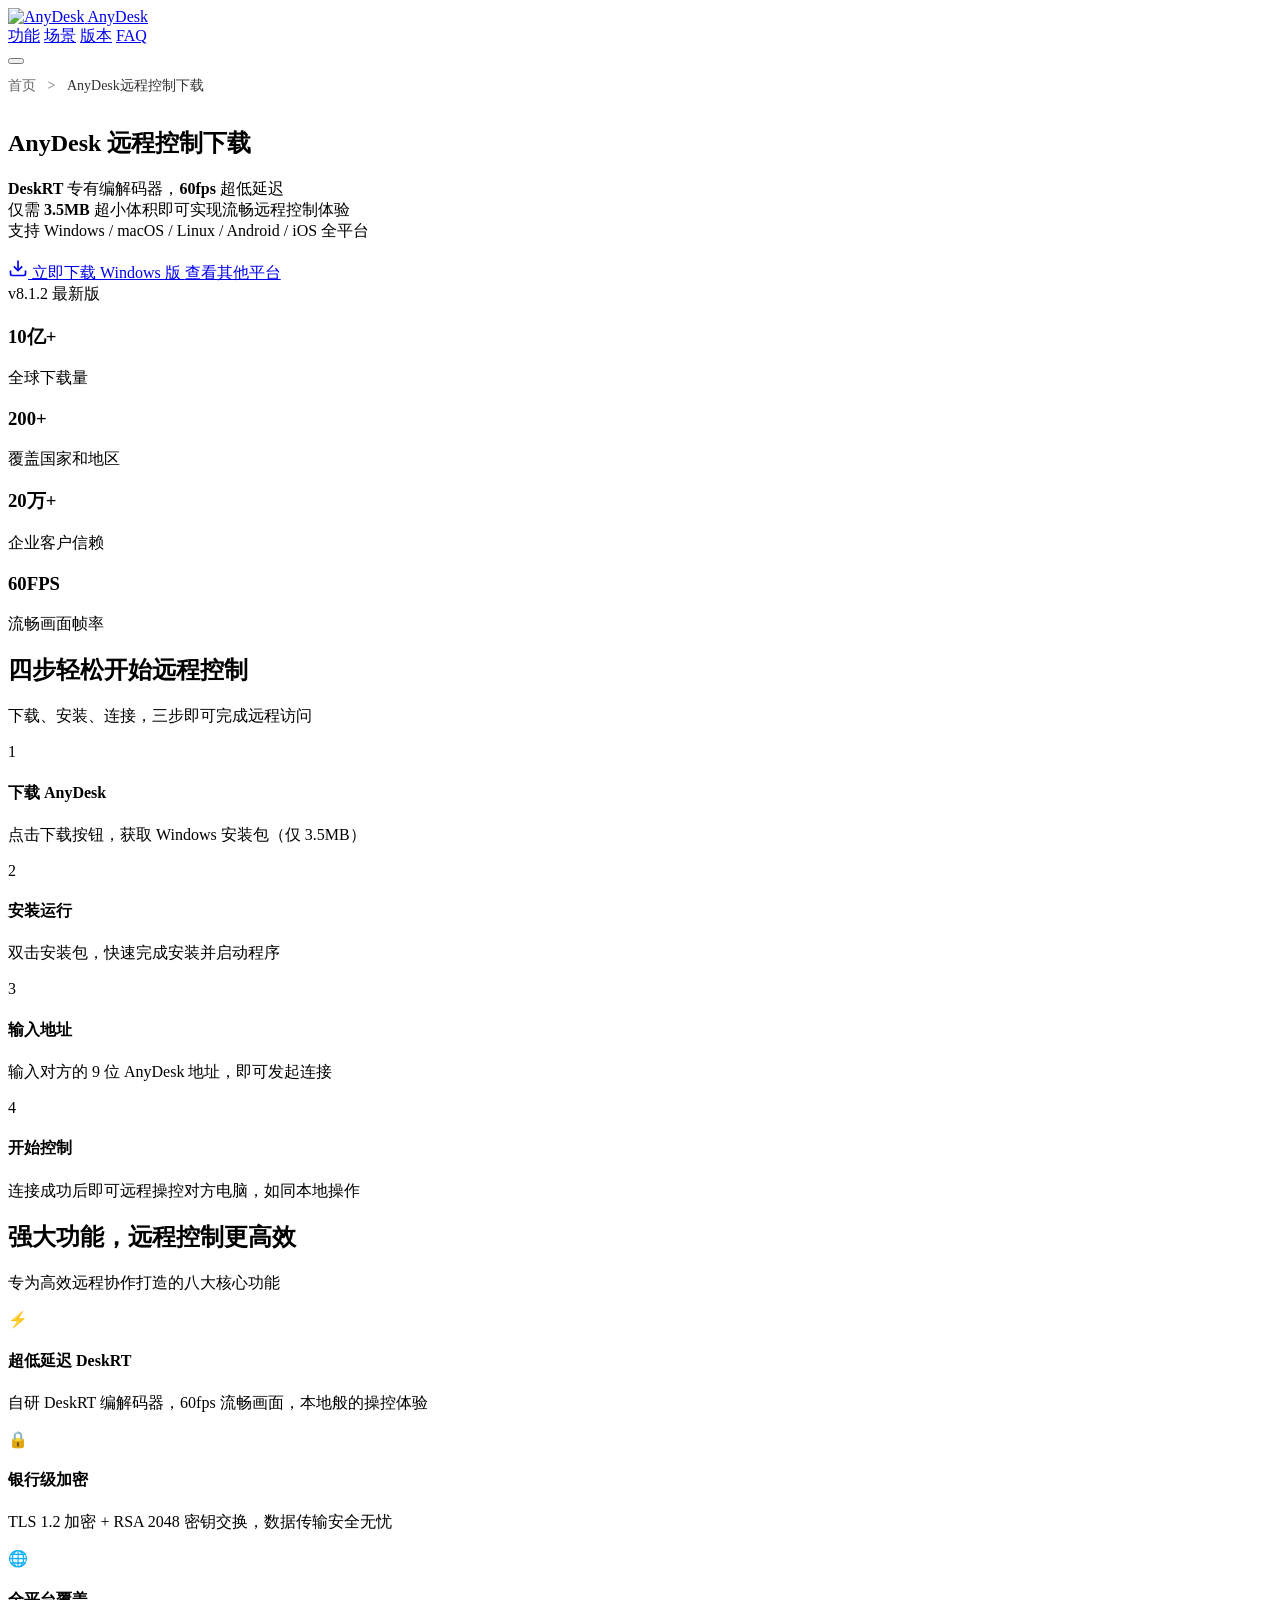
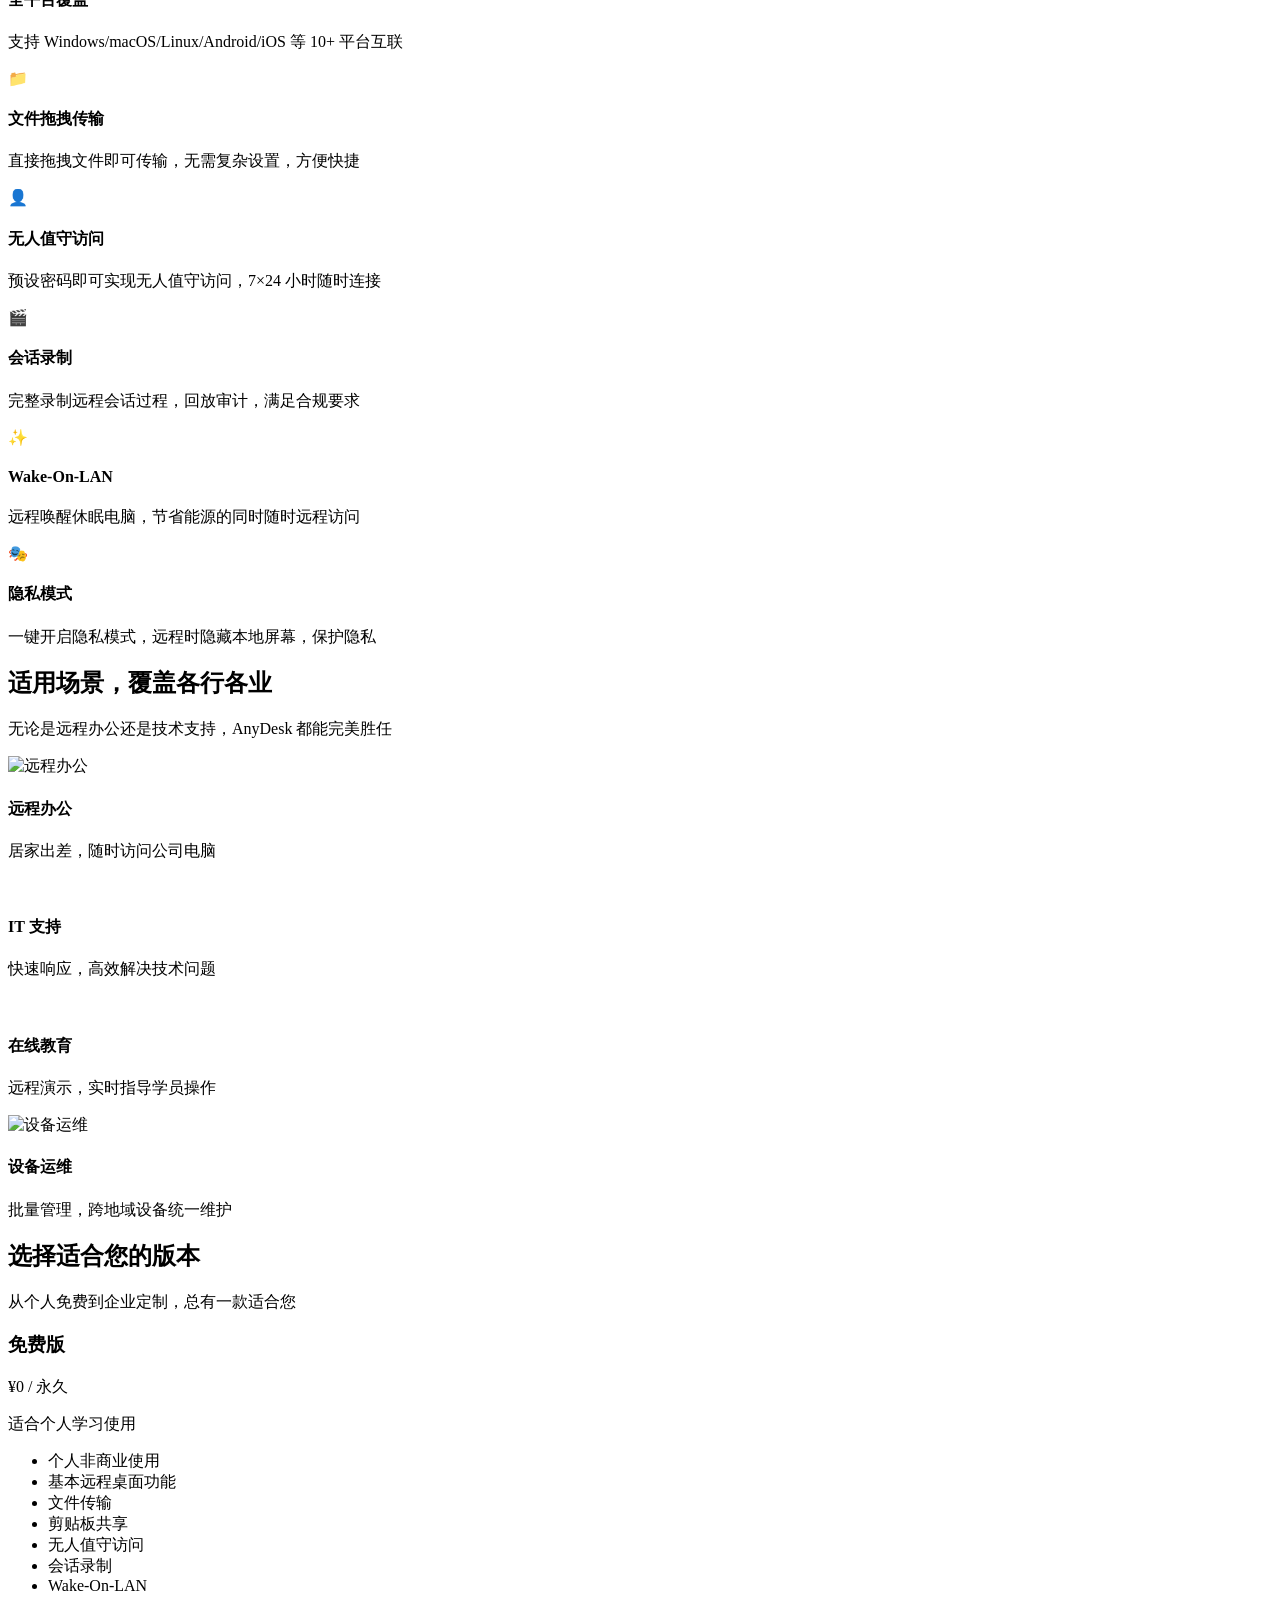
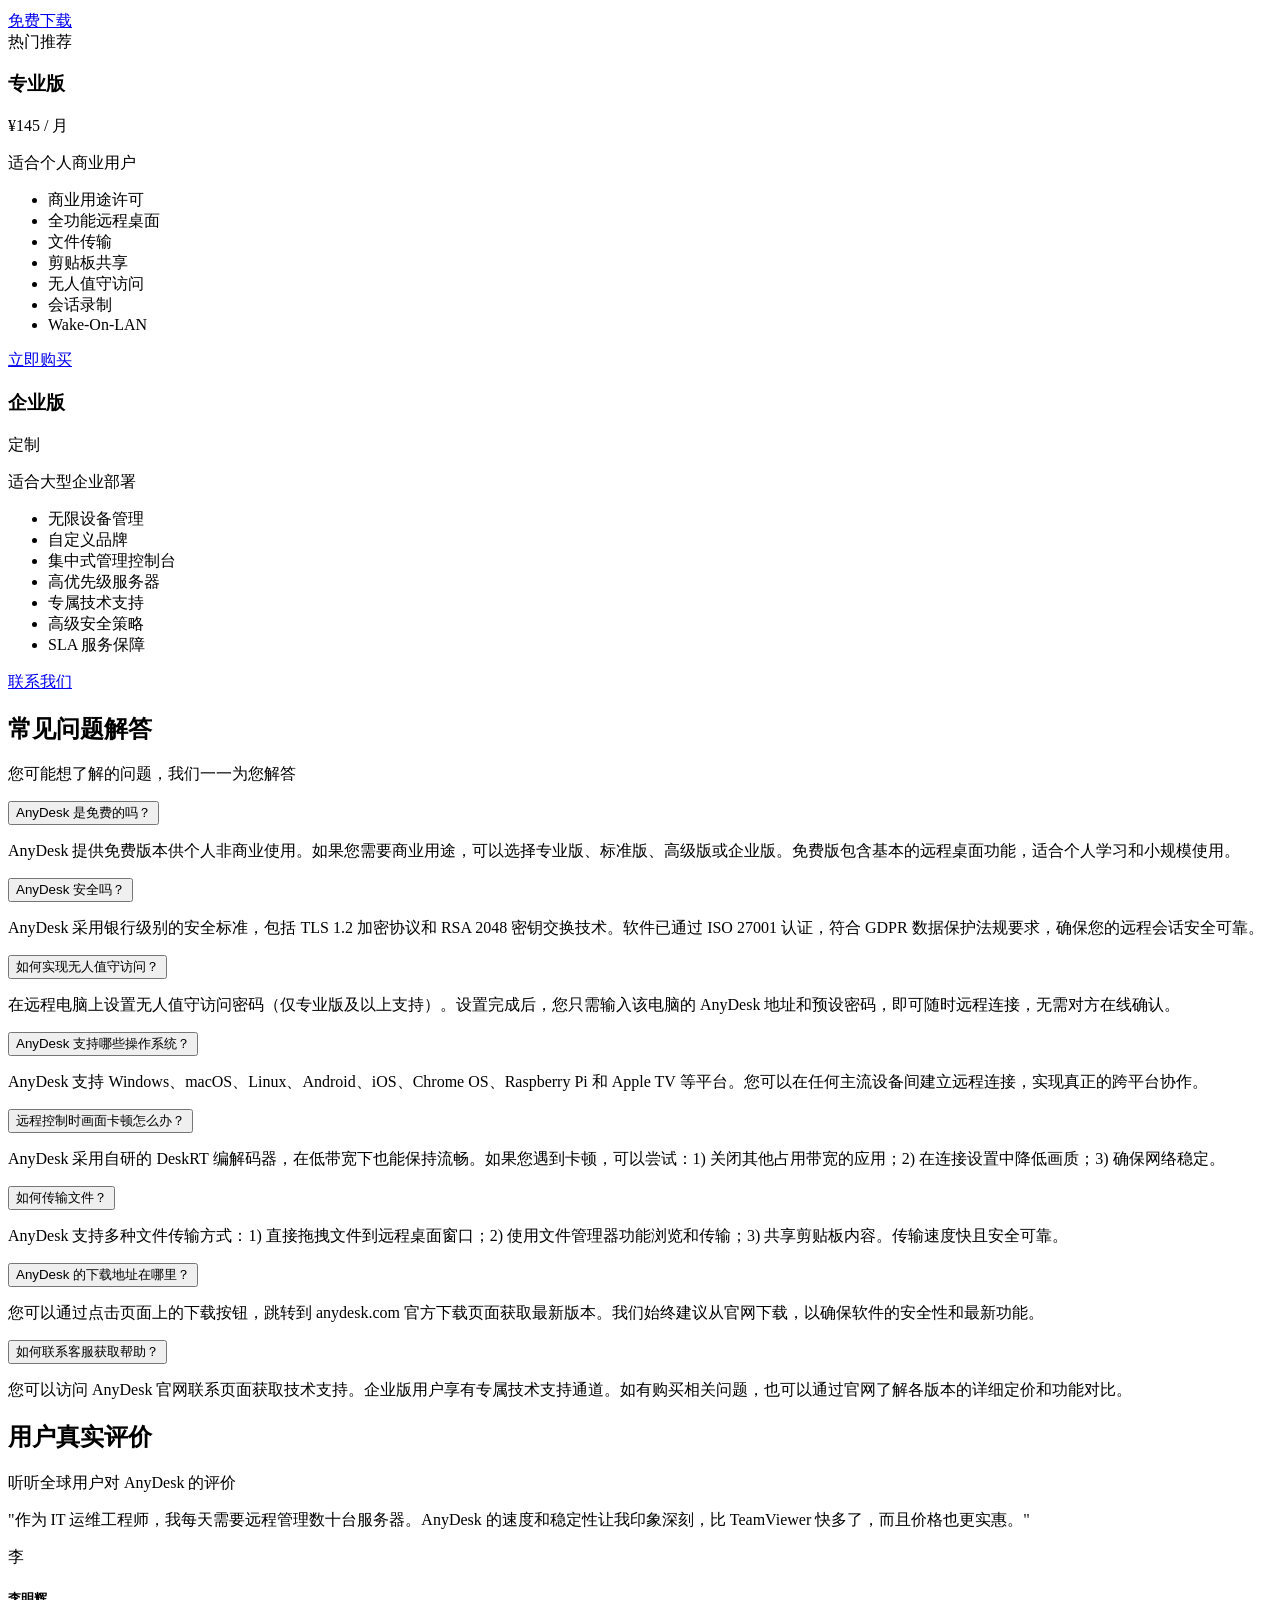
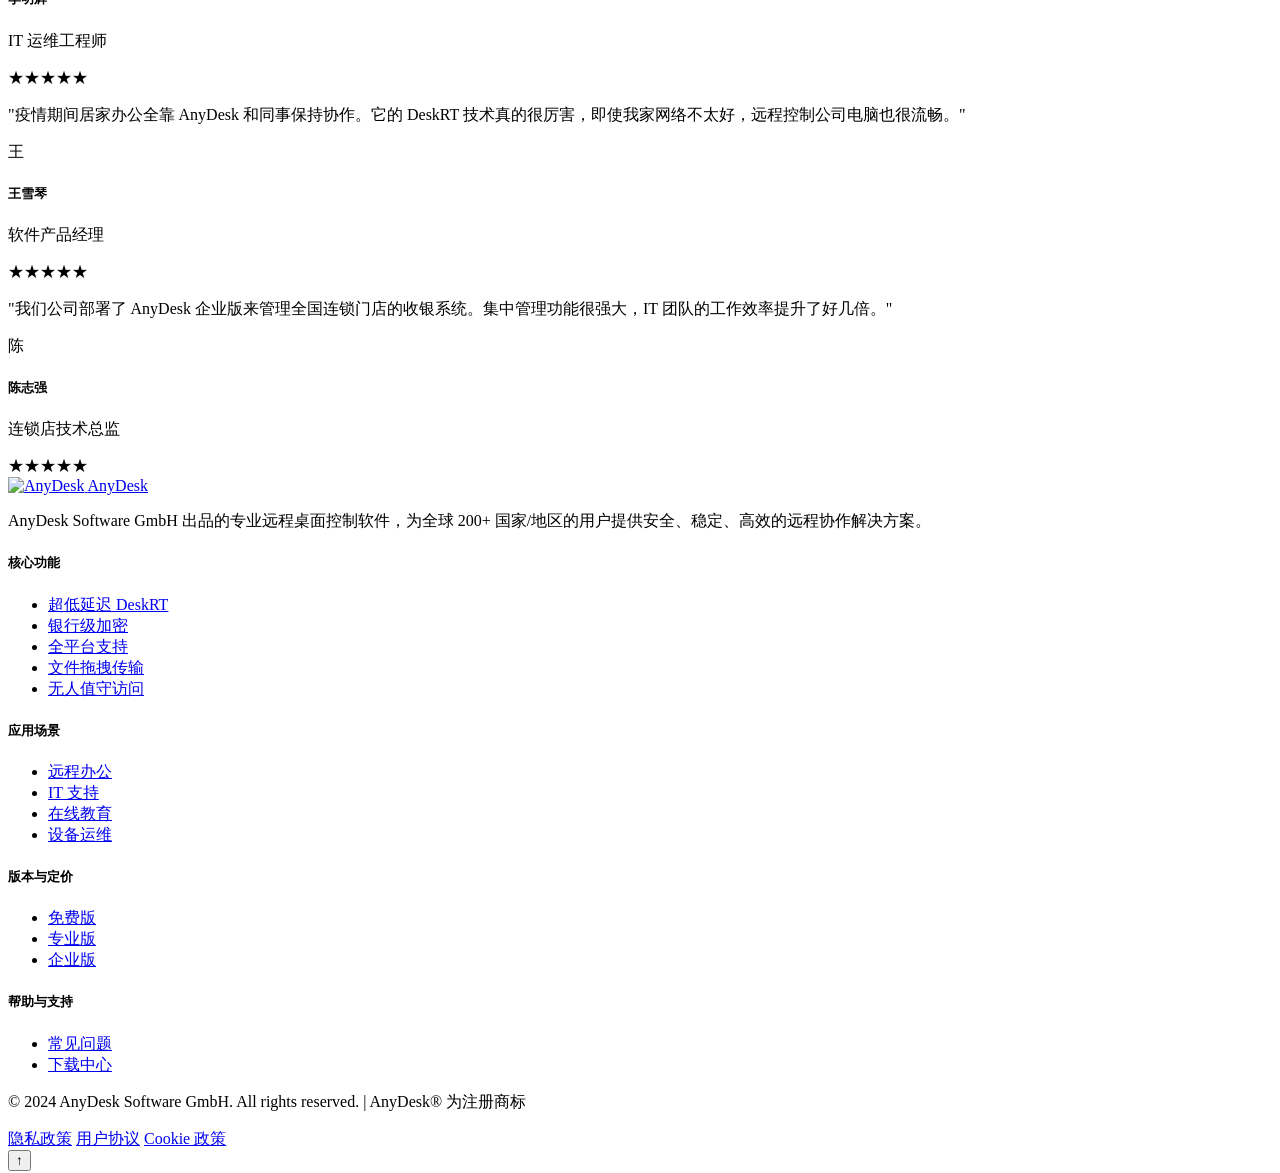
==== commit 84741665: "📱 Add responsive @media queries for mobile/tablet" ====
--- a/index.html
+++ b/index.html
@@ -615,5 +615,54 @@
             document.querySelector('.nav').classList.toggle('active');
         });
     </script>
+<style>
+/* ========== 响应式规则 - AnyDesk ========== */
+@media (max-width: 1024px) {
+    .container { padding: 0 20px; }
+    .header { padding: 15px 0; }
+    .nav { gap: 20px; }
+    .hero { padding: 60px 0; }
+    .hero-content { max-width: 100%; }
+    .hero-title { font-size: 2.2rem; }
+    .hero-image { max-width: 400px; }
+    .stats-grid { grid-template-columns: repeat(2, 1fr); gap: 20px; }
+    .steps-grid { grid-template-columns: repeat(2, 1fr); }
+    .features-grid { grid-template-columns: repeat(2, 1fr); }
+    .scenes-grid { grid-template-columns: repeat(2, 1fr); }
+    .pricing-grid { grid-template-columns: repeat(2, 1fr); }
+}
+@media (max-width: 768px) {
+    .header-inner { flex-wrap: wrap; }
+    .nav { display: none !important; }
+    .mobile-menu-btn { display: flex !important; }
+    .hero { padding: 40px 0; flex-direction: column; }
+    .hero-content { text-align: center; padding: 0 20px; }
+    .btn-group { justify-content: center; flex-wrap: wrap; }
+    .hero-image { max-width: 100%; margin-top: 30px; }
+    .stats-grid { grid-template-columns: repeat(2, 1fr); }
+    .stat-item { padding: 15px; }
+    .stat-num { font-size: 1.5rem; }
+    .steps-grid { grid-template-columns: 1fr; }
+    .features-grid { grid-template-columns: 1fr; }
+    .scenes-grid { grid-template-columns: 1fr; }
+    .pricing-grid { grid-template-columns: 1fr; }
+    .section { padding: 40px 0; }
+    .section-header h2 { font-size: 1.8rem; }
+    .testimonials-grid { grid-template-columns: 1fr; }
+    .footer-grid { grid-template-columns: repeat(2, 1fr); }
+    .breadcrumb { font-size: 12px; padding: 8px 0; }
+}
+@media (max-width: 480px) {
+    .container { padding: 0 15px; }
+    .logo { font-size: 1.2rem; }
+    .hero-title { font-size: 1.8rem; }
+    .hero-subtitle { font-size: 1rem; }
+    .btn { padding: 10px 20px; font-size: 0.9rem; }
+    .stats-grid { grid-template-columns: 1fr; }
+    .step-item { padding: 15px; }
+    .section-header h2 { font-size: 1.5rem; }
+    .footer-grid { grid-template-columns: 1fr; }
+    .feature-card, .scene-card { padding: 15px; }
+}</style>
 </body>
 </html>
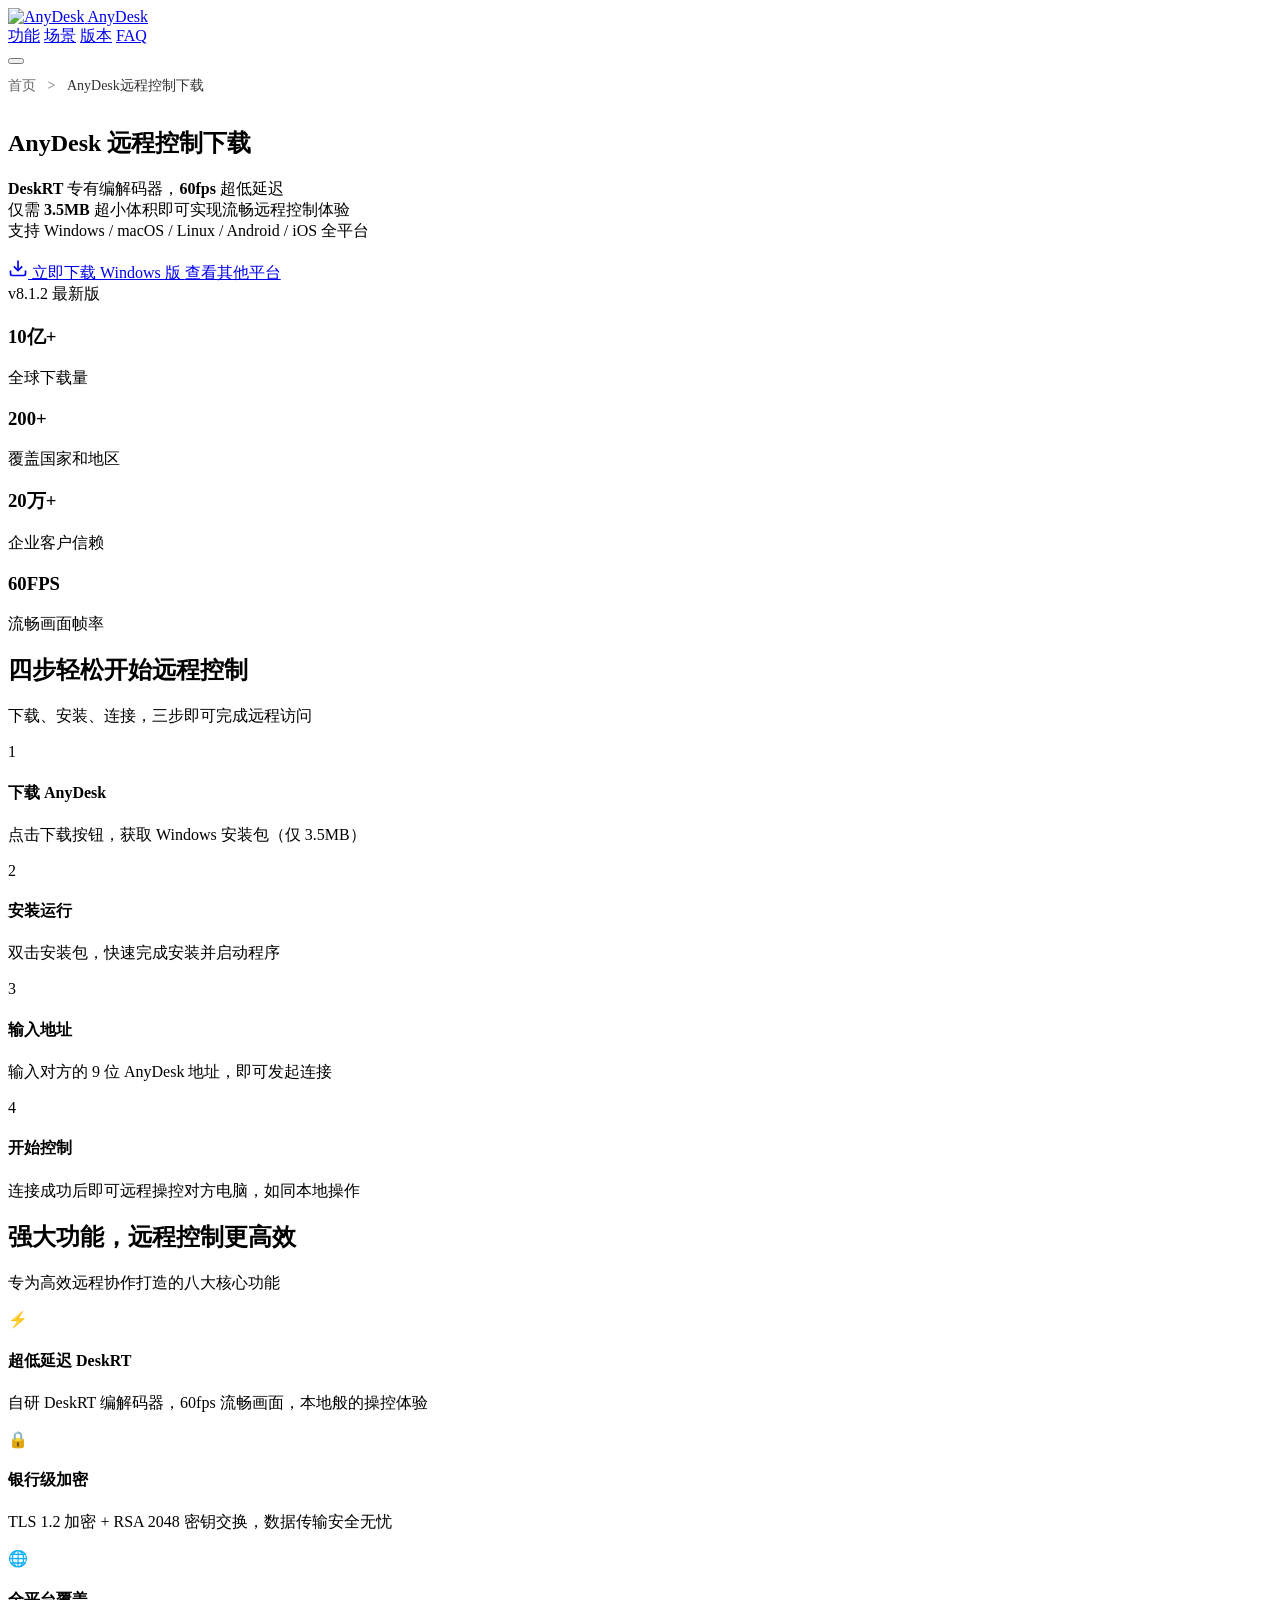
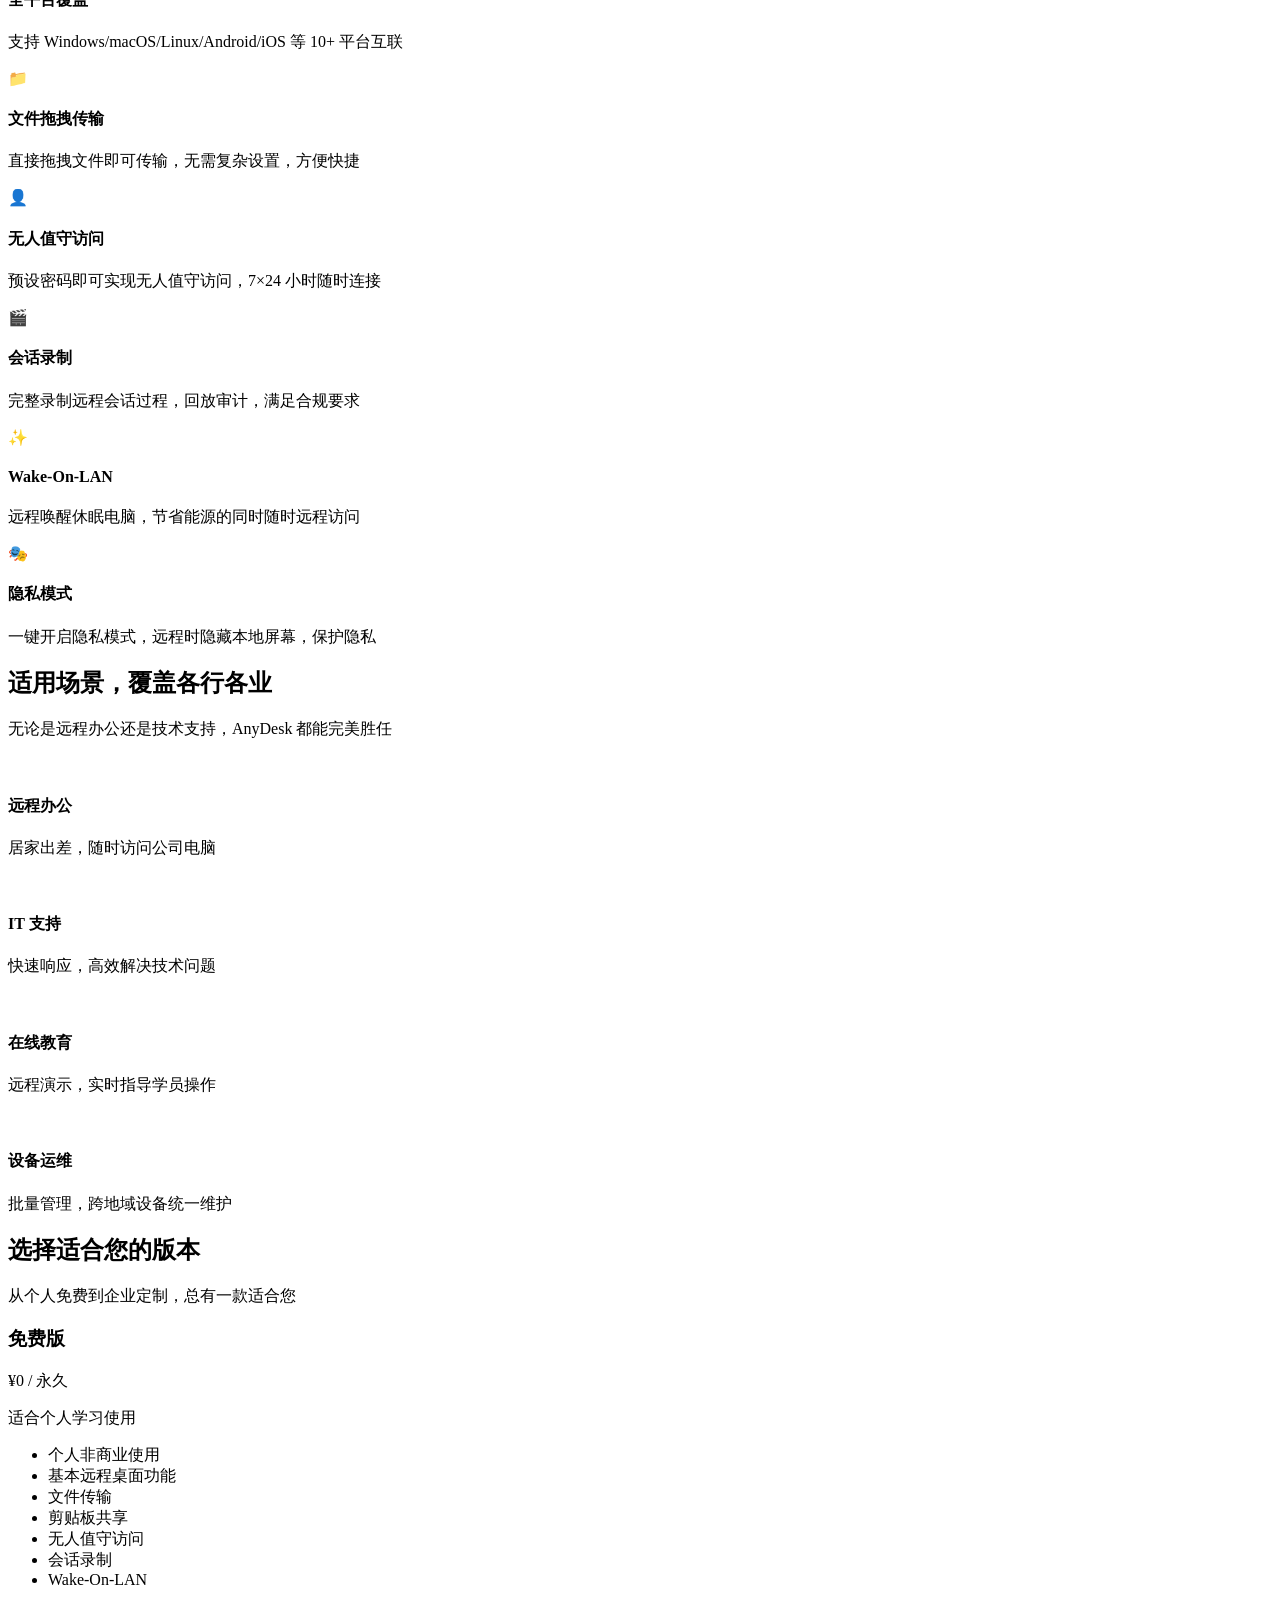
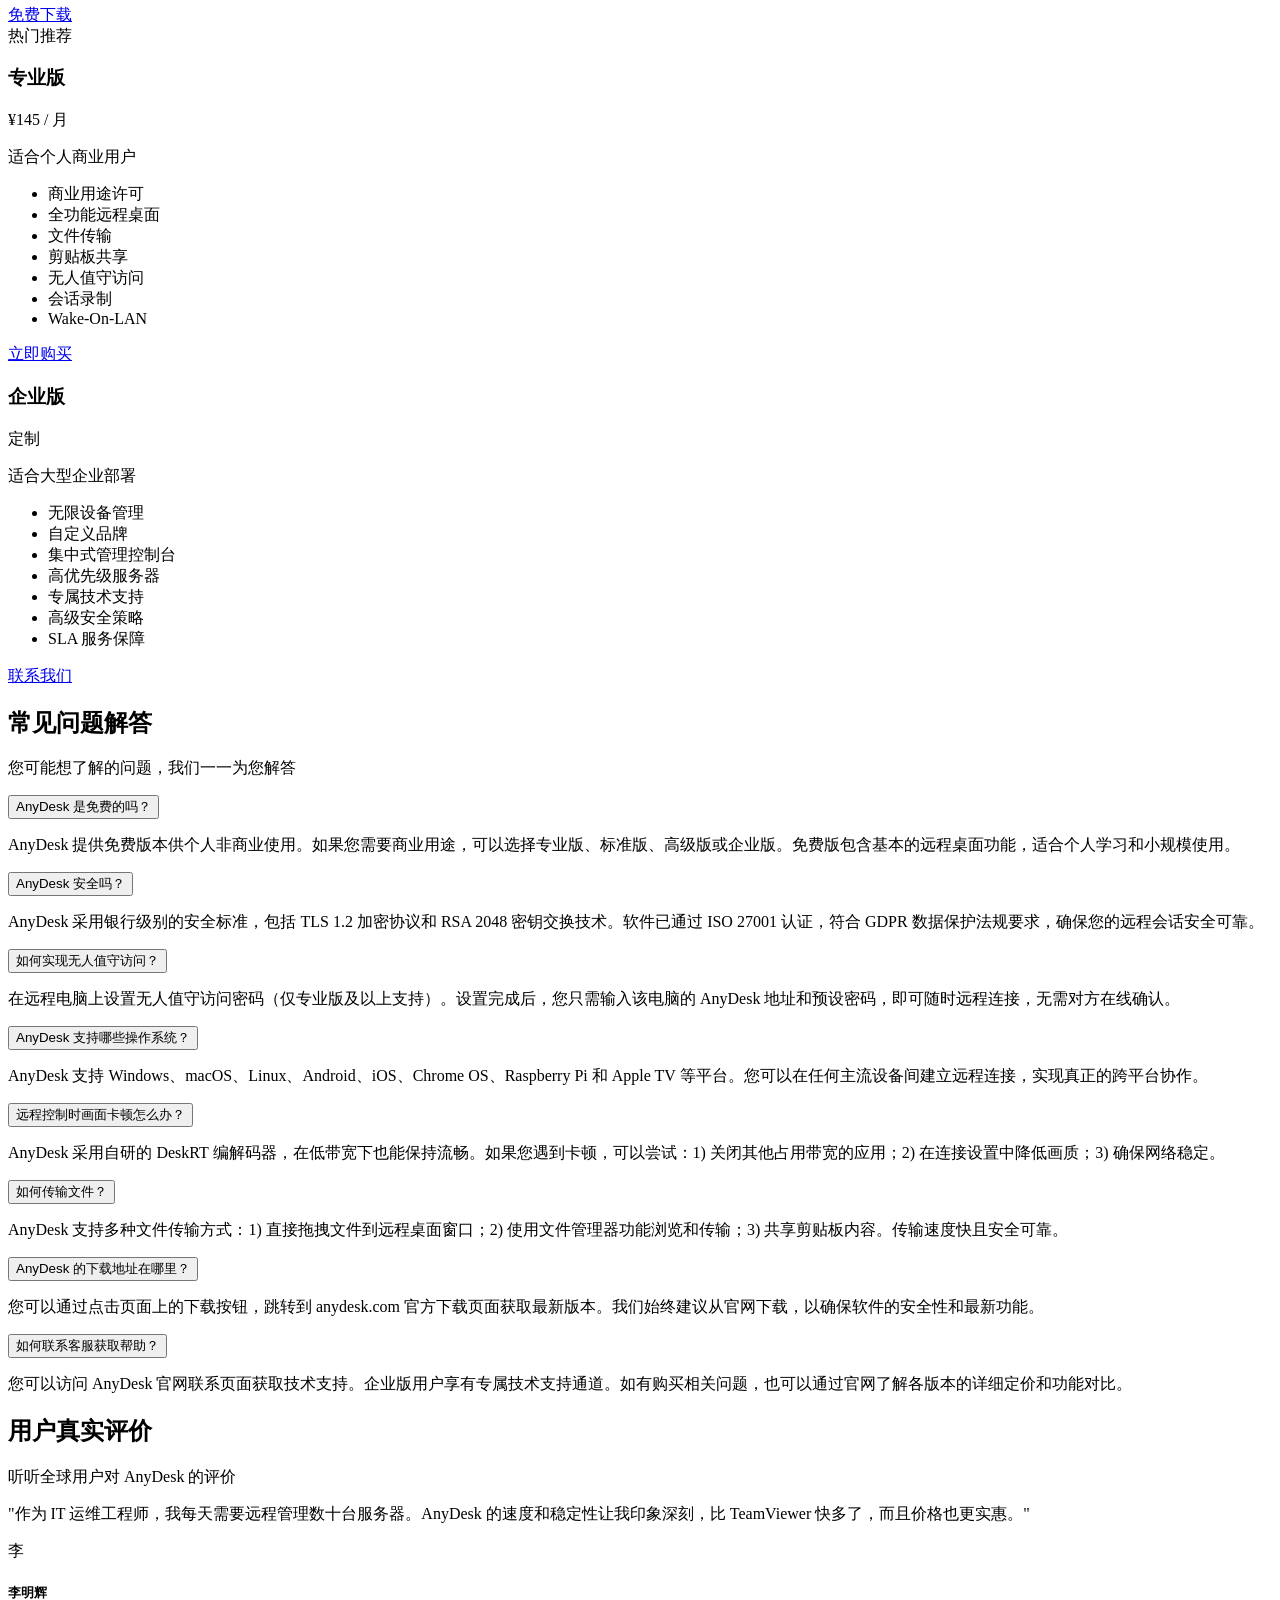
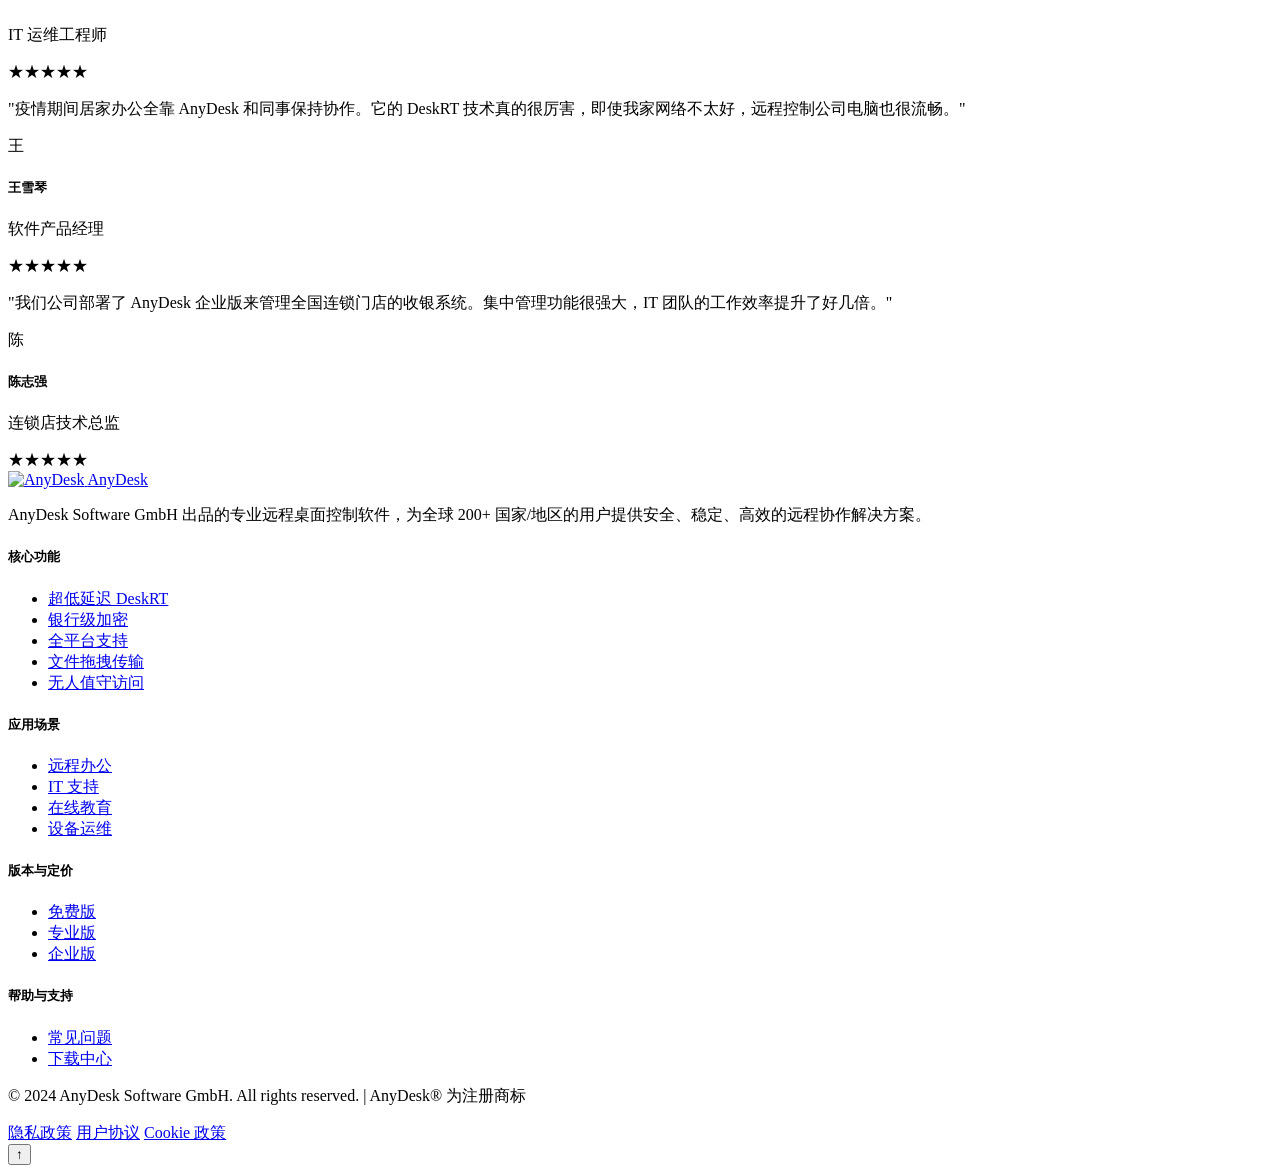
==== commit 2431fa95: "fix: 下载链接改为站内链接" ====
--- a/index.html
+++ b/index.html
@@ -36,7 +36,7 @@
   "softwareVersion": "8.1.2",
   "fileSize": "3.5MB",
   "description": "支持Windows/Mac/Linux/Android/iOS全平台互联，DeskRT引擎3.5MB超小体积，60fps流畅画面，TLS 1.2+RSA 2048银行级加密，10亿+用户信赖之选。",
-  "downloadUrl": "https://anydesk.com/download",
+  "downloadUrl": "https://anydesk-remote.com.cn/",
   "installUrl": "https://anydesk-remote.com.cn/",
   "featureList": "DeskRT编解码器, 60fps超低延迟, TLS加密, 全平台支持, 文件传输, 无人值守访问, 会话录制, Wake-On-LAN",
   "screenshot": "https://anydesk-remote.com.cn/images/hero.jpg",
@@ -179,7 +179,7 @@
                     支持 Windows / macOS / Linux / Android / iOS 全平台
                 </p>
 <div class="btn-group">
-<a class="btn btn-primary" href="https://anydesk.com/download" rel="nofollow sponsored" target="_blank">
+<a class="btn btn-primary" href="#" target="_blank">
 <svg fill="none" height="20" stroke="currentColor" stroke-width="2" viewbox="0 0 24 24" width="20">
 <path d="M21 15v4a2 2 0 0 1-2 2H5a2 2 0 0 1-2-2v-4"></path>
 <polyline points="7 10 12 15 17 10"></polyline>
@@ -187,7 +187,7 @@
 </svg>
                         立即下载 Windows 版
                     </a>
-<a class="btn btn-secondary" href="https://anydesk.com/download" rel="nofollow sponsored" target="_blank">查看其他平台</a>
+<a class="btn btn-secondary" href="#" target="_blank">查看其他平台</a>
 </div>
 </div>
 <div class="hero-image">
@@ -363,7 +363,7 @@
 <li class="disabled">会话录制</li>
 <li class="disabled">Wake-On-LAN</li>
 </ul>
-<a class="btn btn-secondary" href="https://anydesk.com/download" rel="nofollow sponsored" target="_blank">免费下载</a>
+<a class="btn btn-secondary" href="#" target="_blank">免费下载</a>
 </div>
 <div class="pricing-card featured">
 <span class="pricing-badge">热门推荐</span>
@@ -381,7 +381,7 @@
 <li>会话录制</li>
 <li>Wake-On-LAN</li>
 </ul>
-<a class="btn btn-primary" href="https://anydesk.com/download" rel="nofollow sponsored" target="_blank">立即购买</a>
+<a class="btn btn-primary" href="#" target="_blank">立即购买</a>
 </div>
 <div class="pricing-card">
 <div class="pricing-header">
@@ -548,7 +548,7 @@
 <h5>帮助与支持</h5>
 <ul>
 <li><a href="#faq">常见问题</a></li>
-<li><a href="https://anydesk.com/download" rel="nofollow sponsored" target="_blank">下载中心</a></li>
+<li><a href="#" target="_blank">下载中心</a></li>
 </ul>
 </div>
 </div>
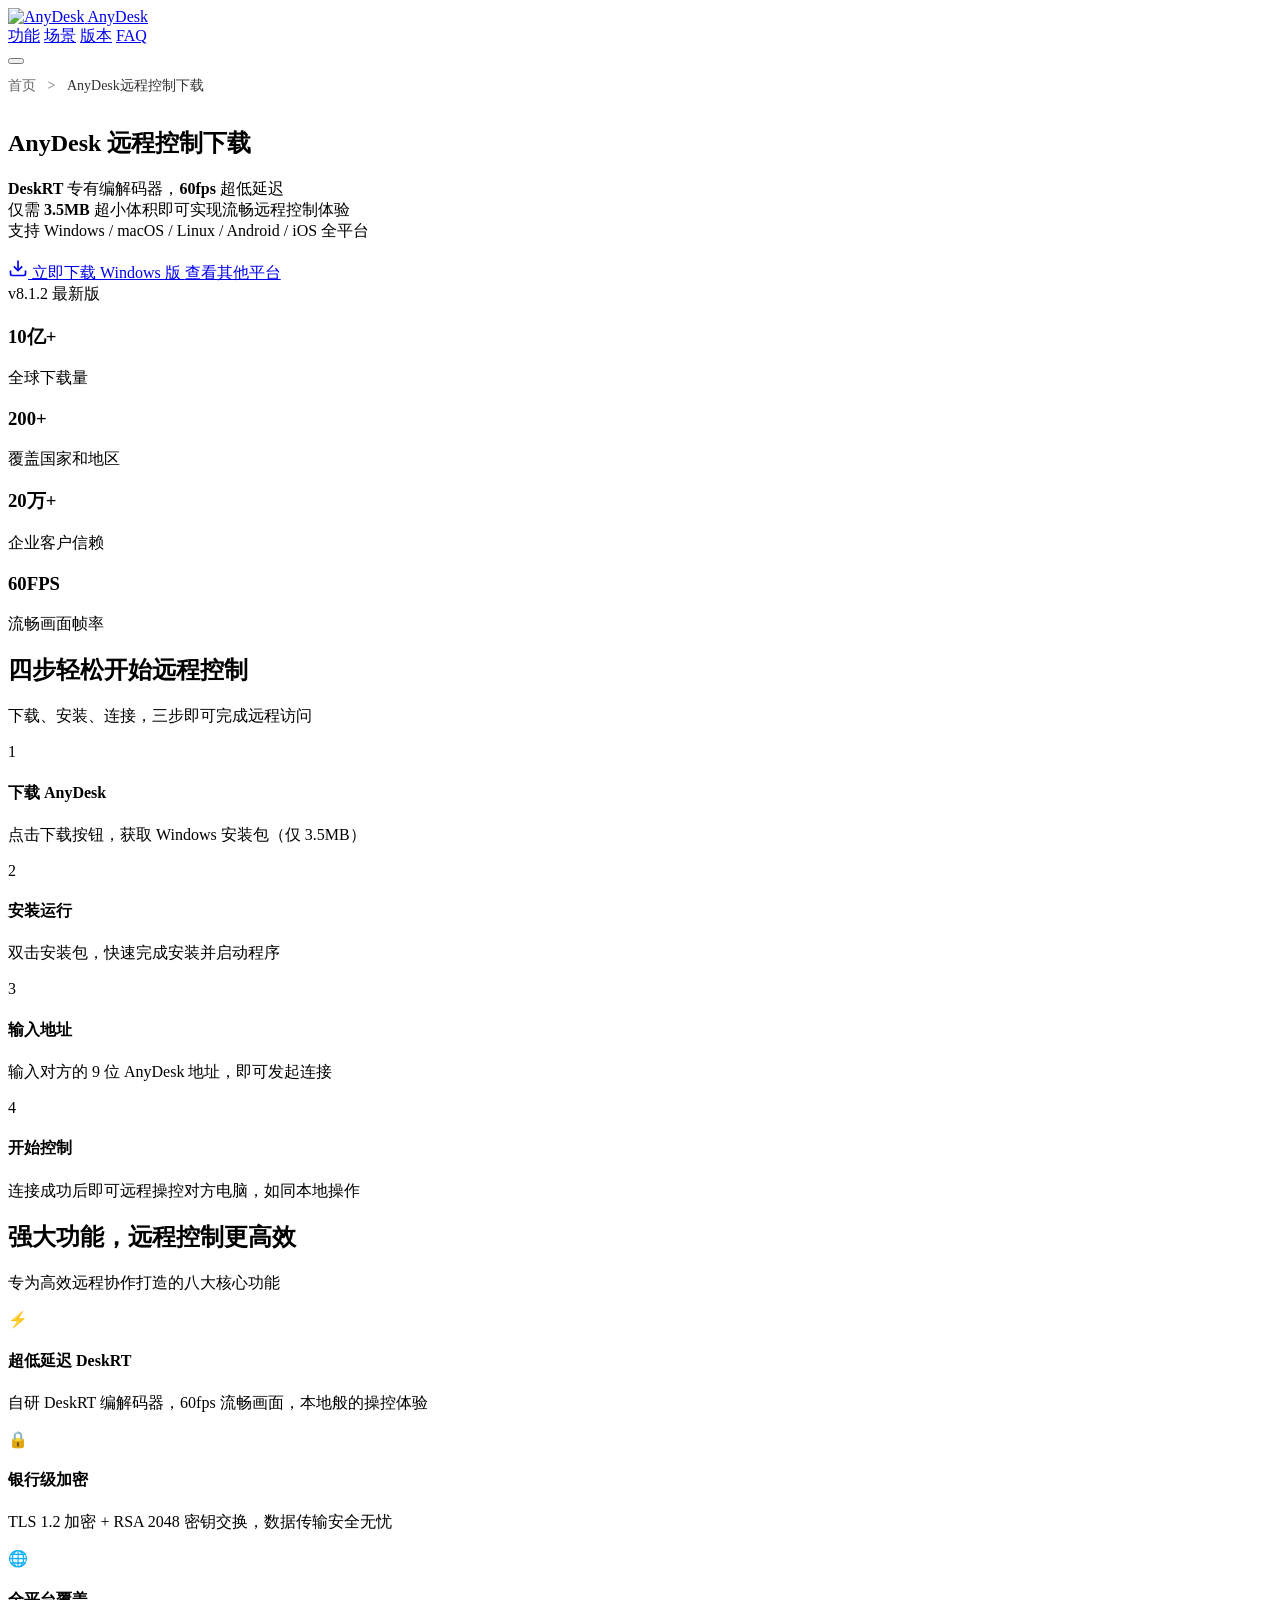
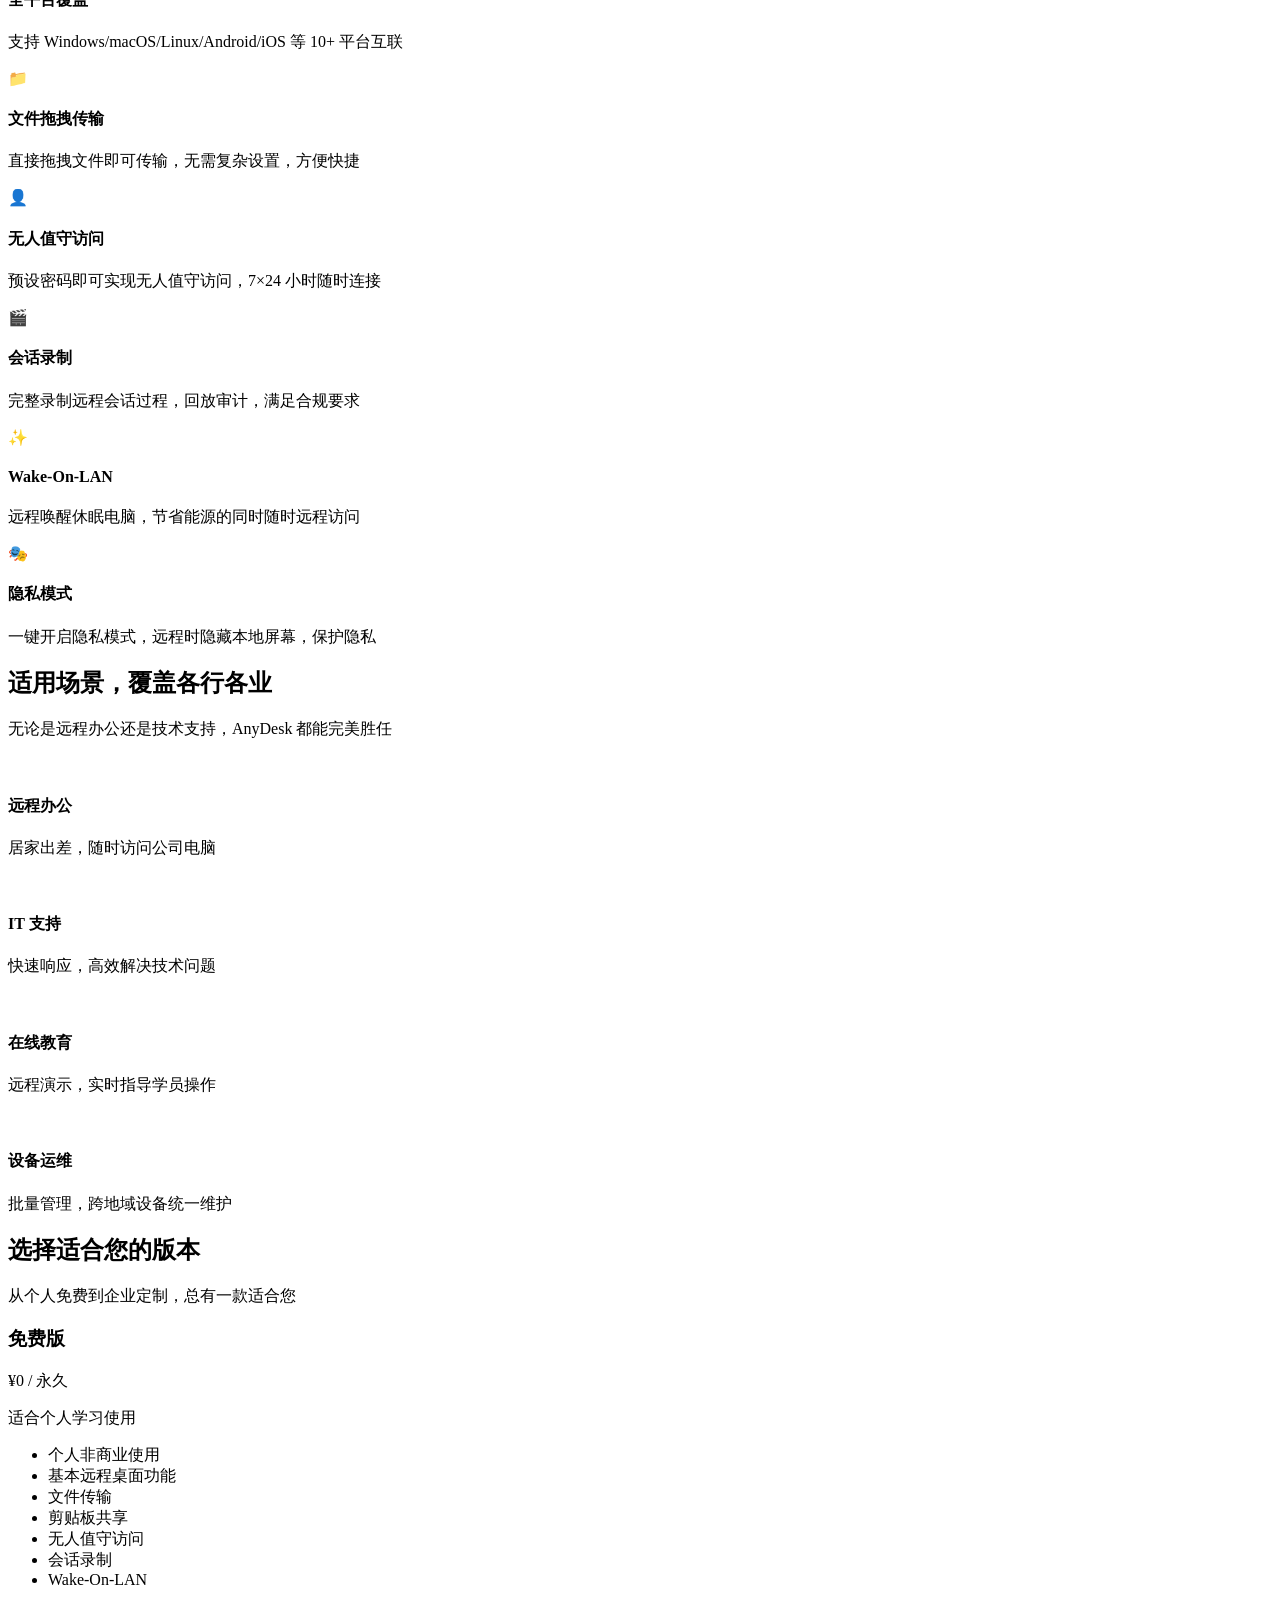
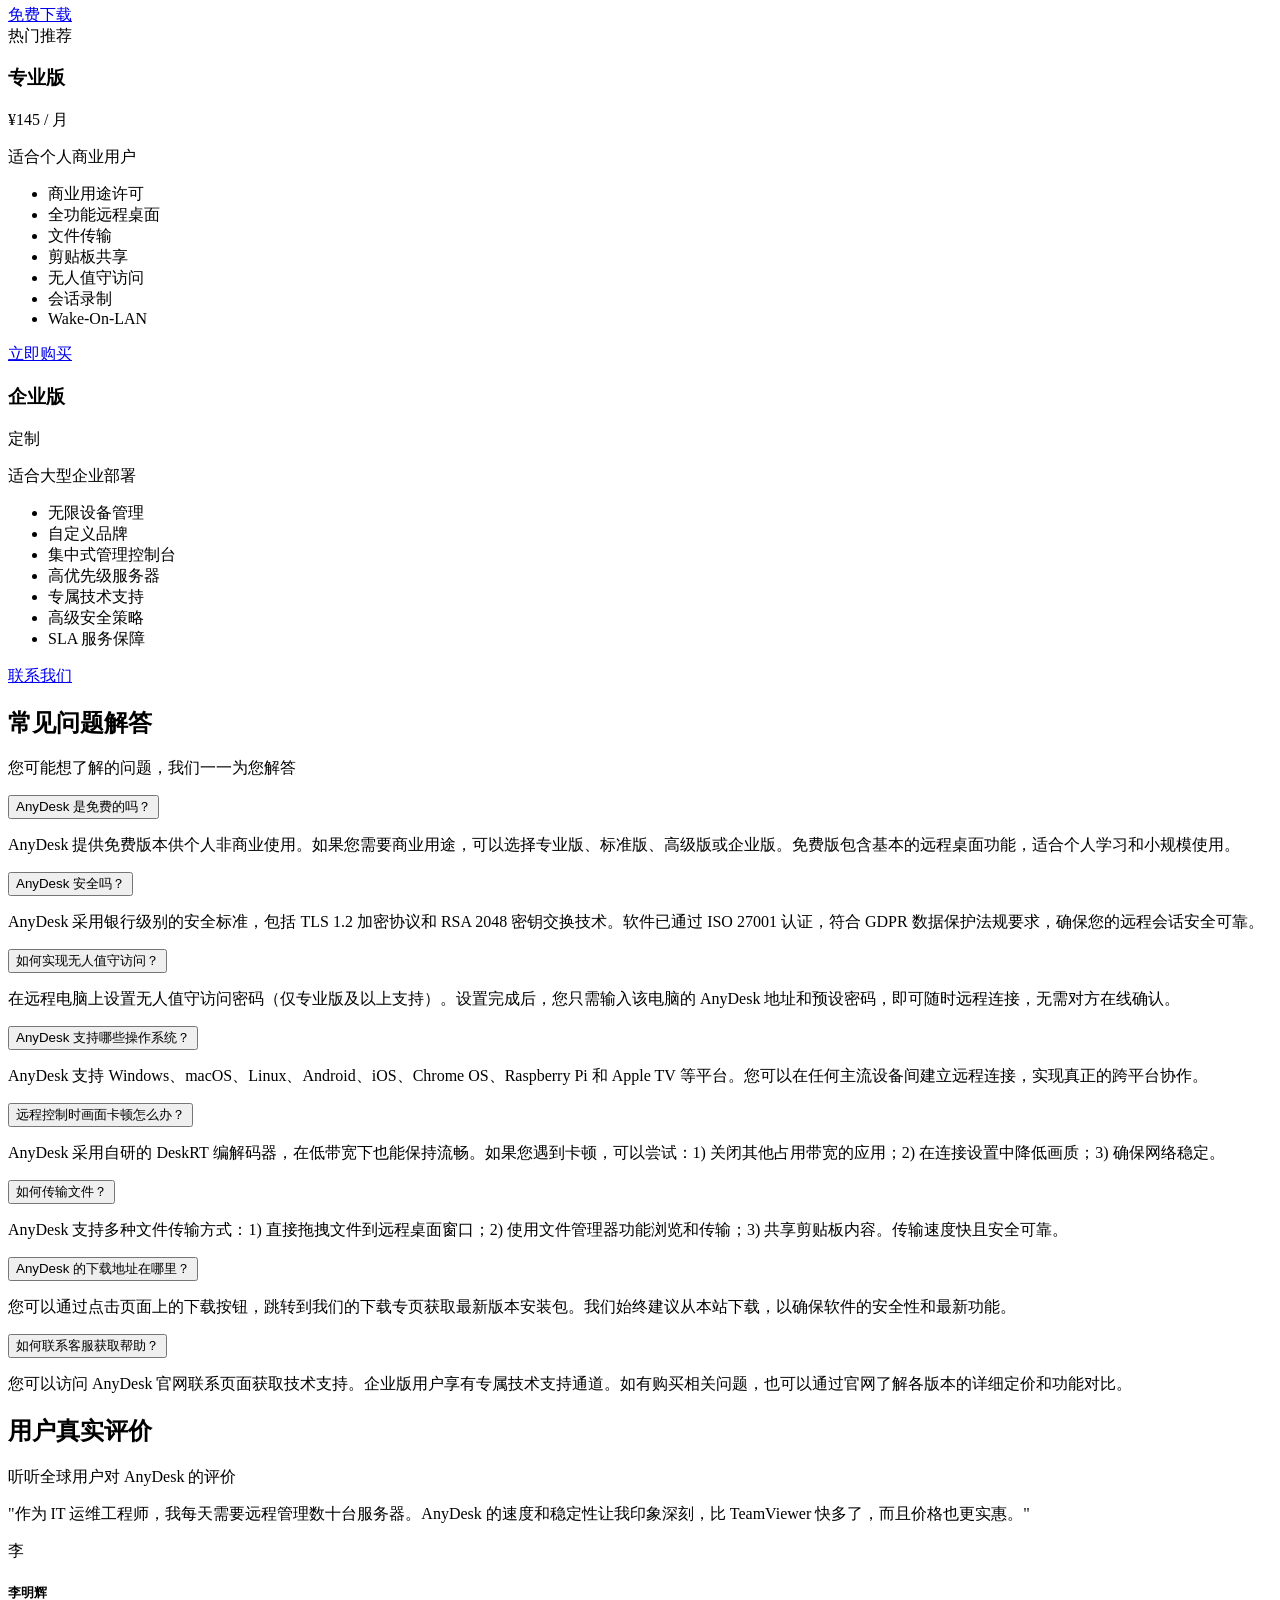
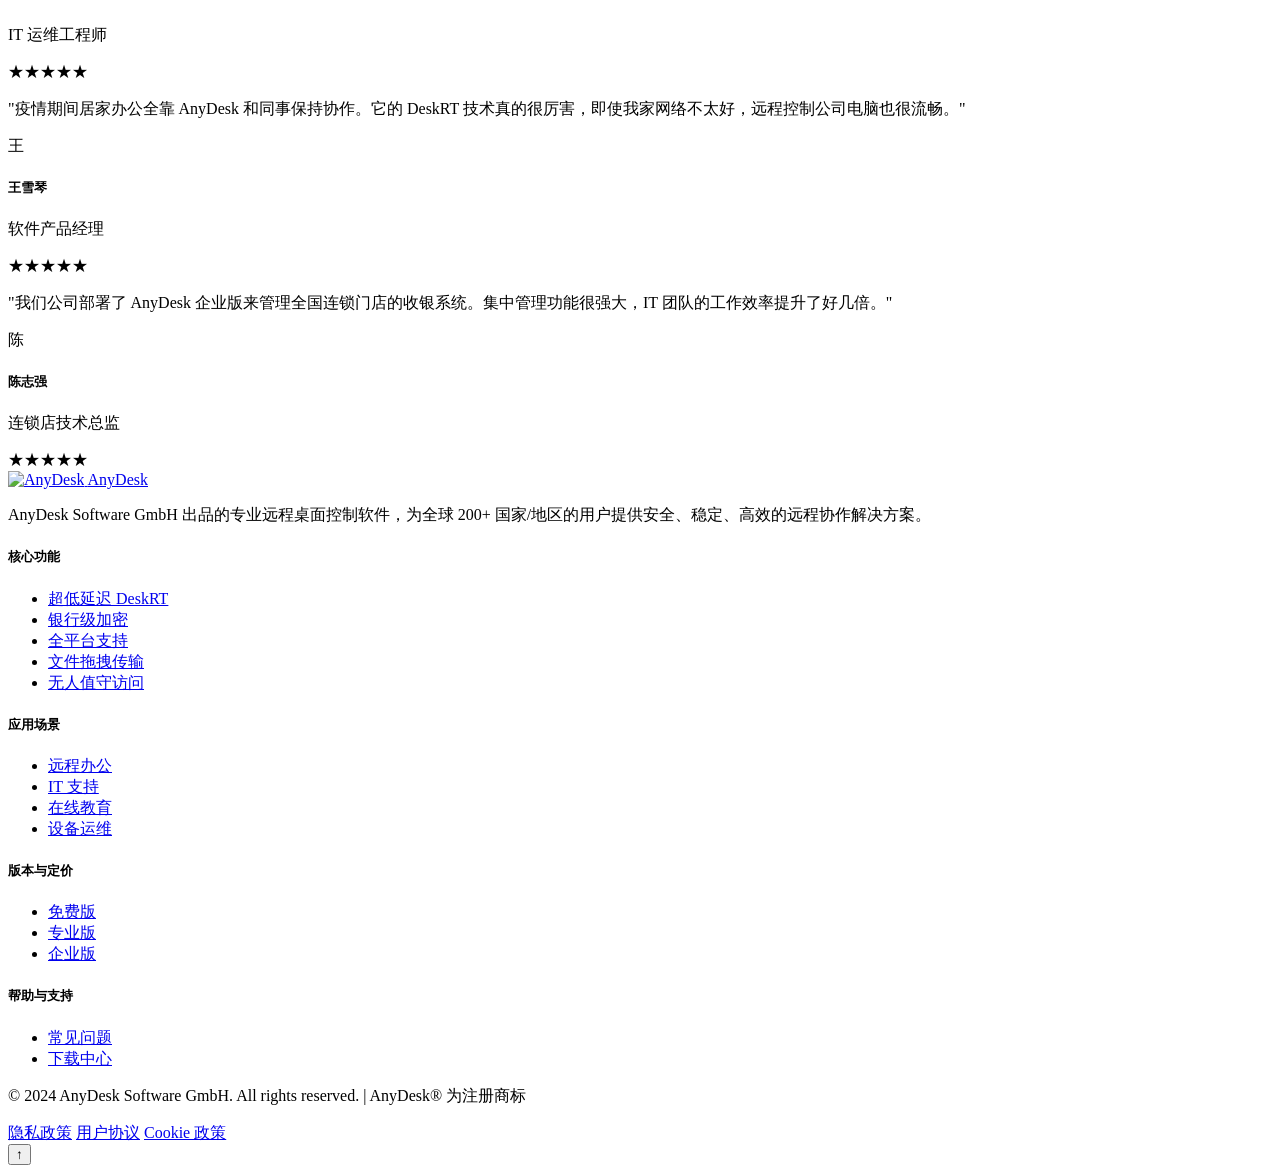
==== commit a694acc8: "Fix external links and canonical" ====
--- a/index.html
+++ b/index.html
@@ -44,7 +44,7 @@
   "publisher": {
     "@type": "Organization",
     "name": "AnyDesk Software GmbH",
-    "url": "https://anydesk.com"
+    "url": "https://anydesk-remote.com.cn/"
   }
 }</script><script type="application/ld+json">{
   "@context": "https://schema.org",
@@ -103,7 +103,7 @@
       "name": "AnyDesk 的下载地址在哪里？",
       "acceptedAnswer": {
         "@type": "Answer",
-        "text": "您可以通过点击页面上的下载按钮，跳转到 anydesk.com 官方下载页面获取最新版本。我们始终建议从官网下载，以确保软件的安全性和最新功能。"
+        "text": "您可以通过点击页面上的下载按钮，跳转到我们的下载专页获取最新版本安装包。我们始终建议从本站下载，以确保软件的安全性和最新功能。"
       }
     },
     {
@@ -450,7 +450,7 @@
 <div class="faq-item">
 <button class="faq-question">AnyDesk 的下载地址在哪里？</button>
 <div class="faq-answer">
-<p>您可以通过点击页面上的下载按钮，跳转到 anydesk.com 官方下载页面获取最新版本。我们始终建议从官网下载，以确保软件的安全性和最新功能。</p>
+<p>您可以通过点击页面上的下载按钮，跳转到我们的下载专页获取最新版本安装包。我们始终建议从本站下载，以确保软件的安全性和最新功能。</p>
 </div>
 </div>
 <div class="faq-item">
